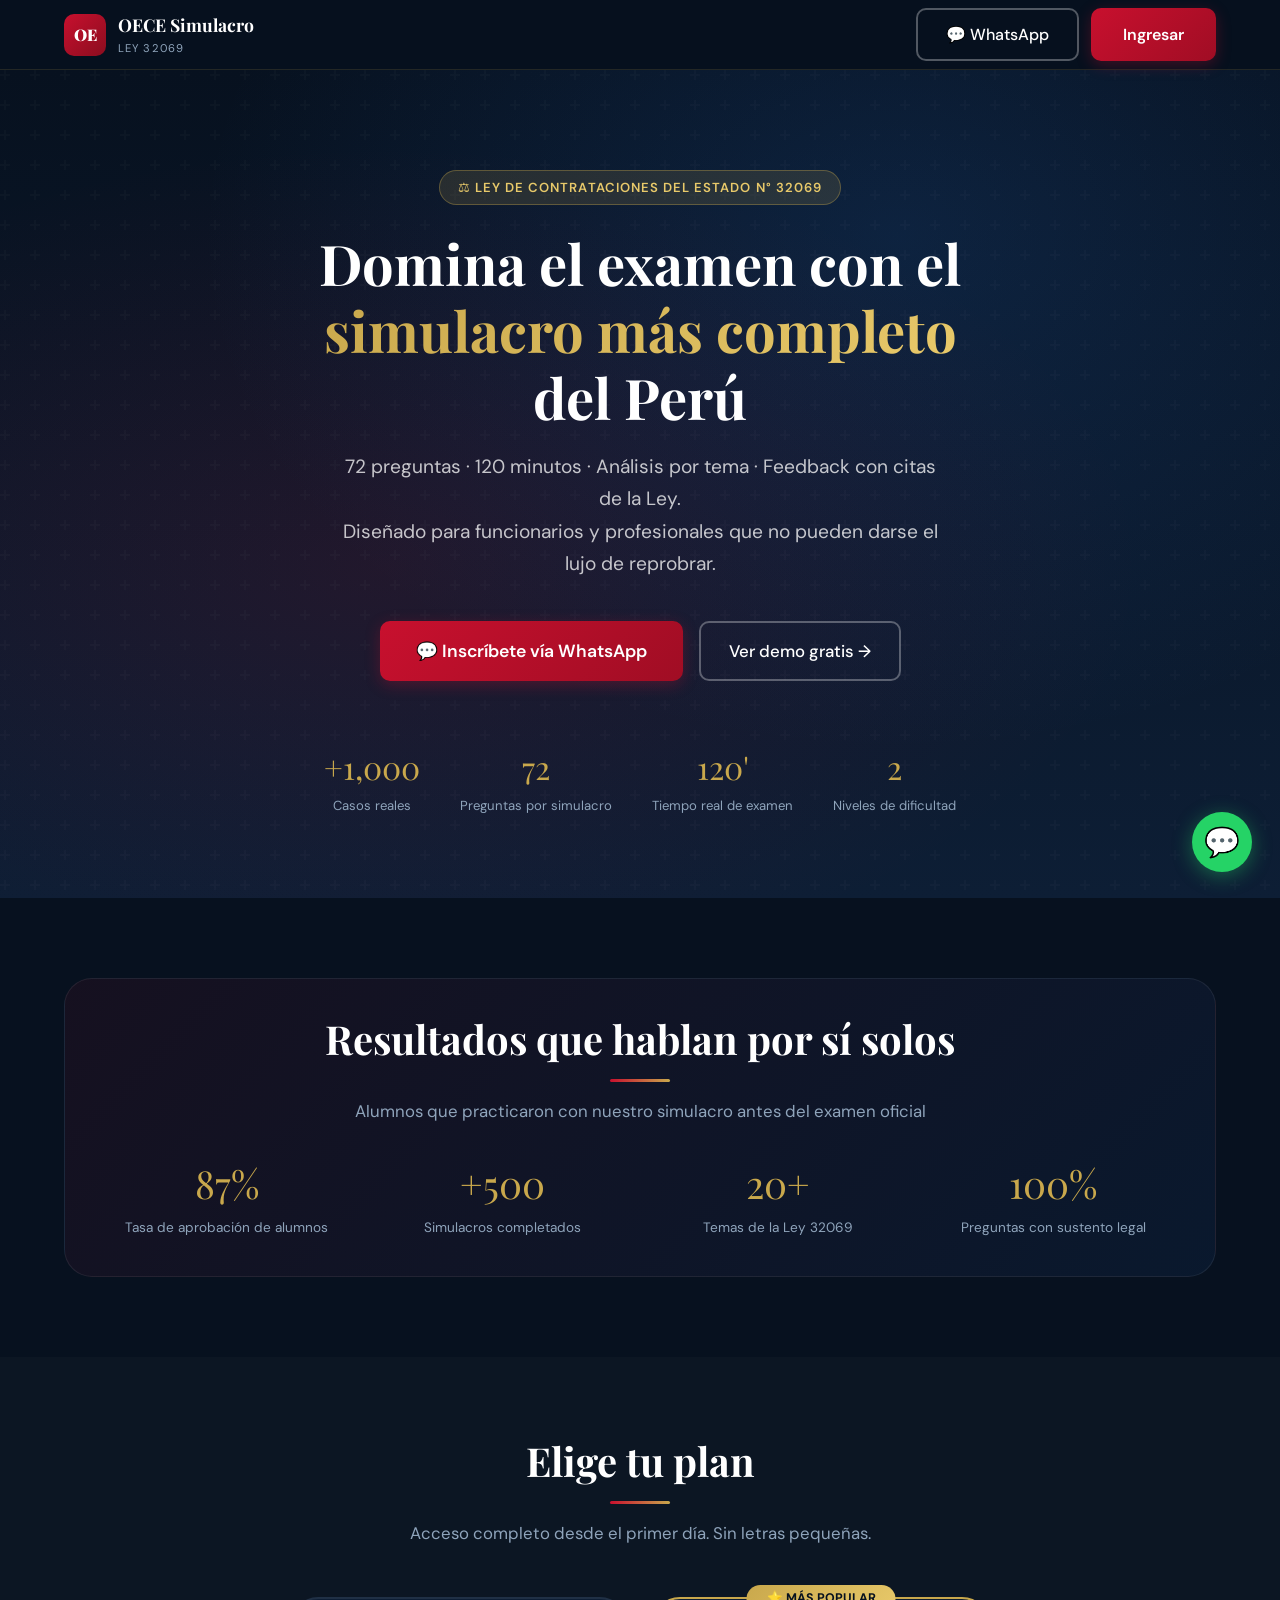
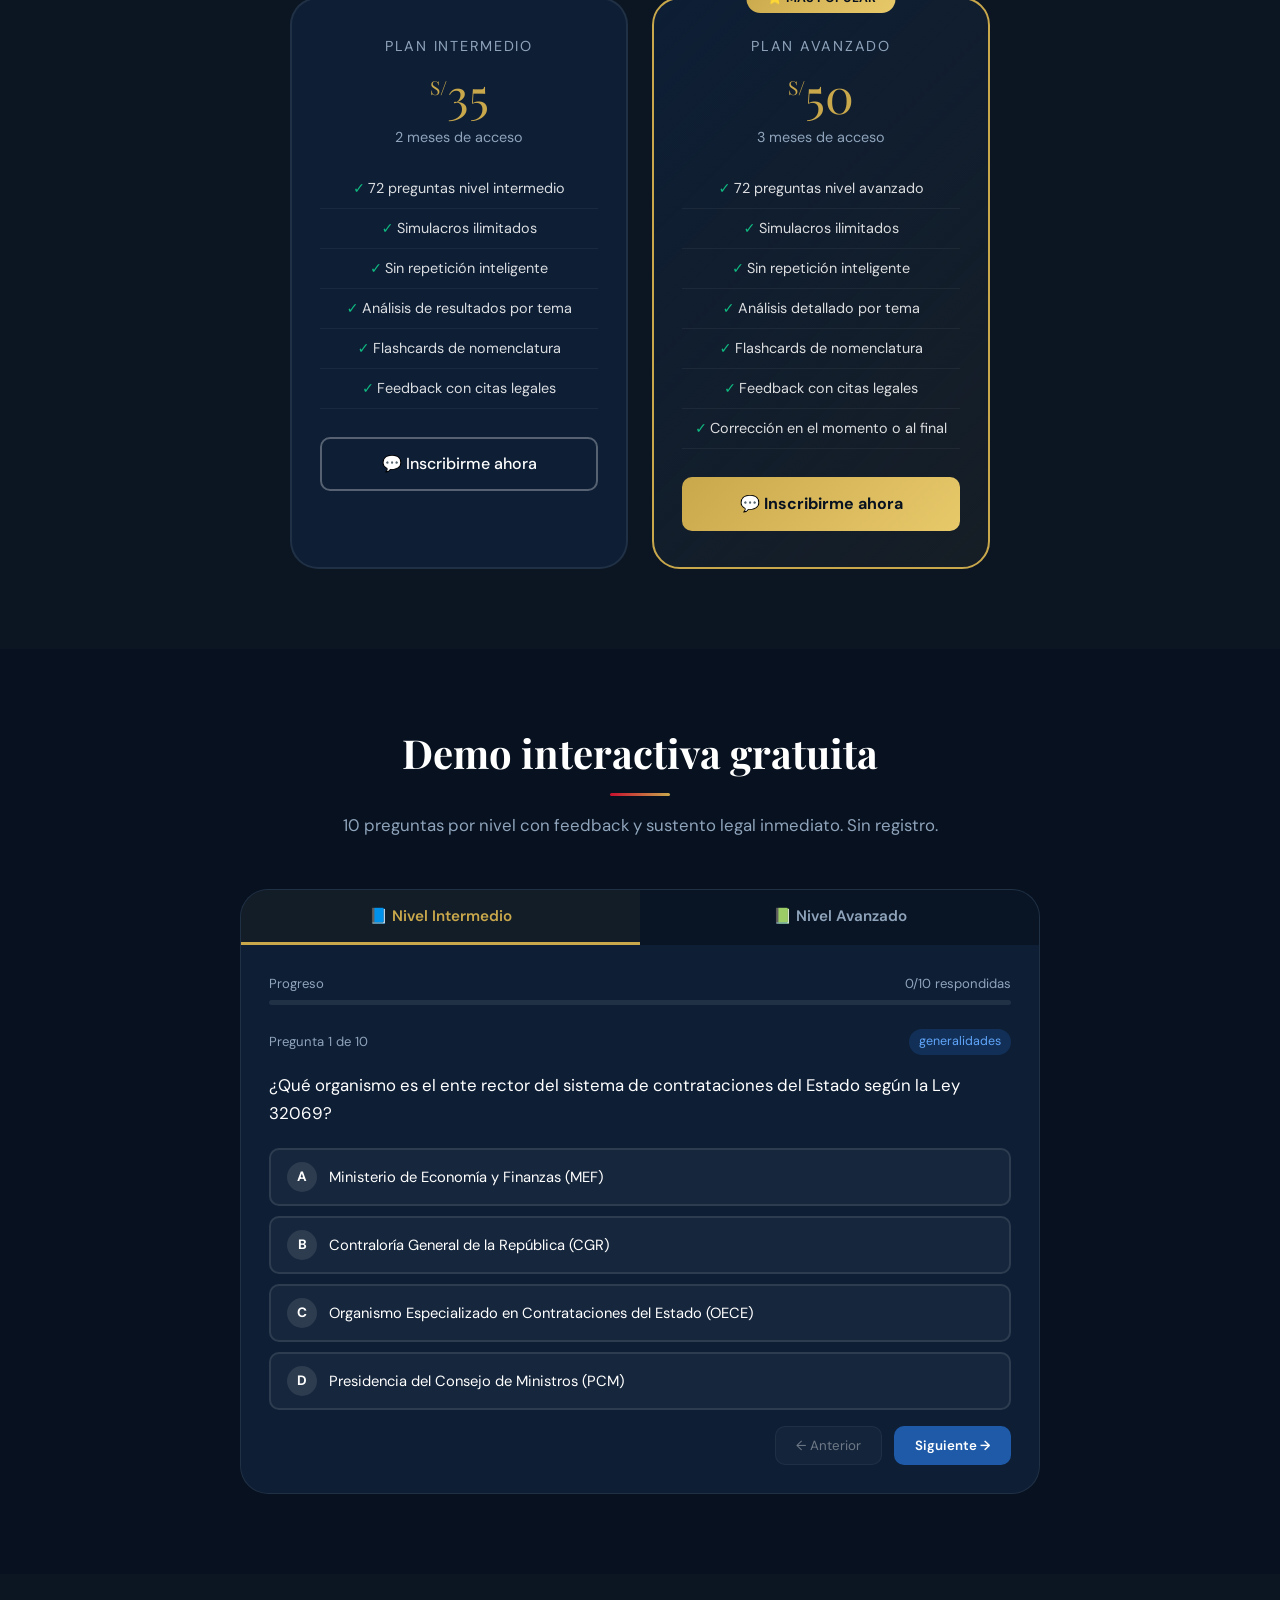
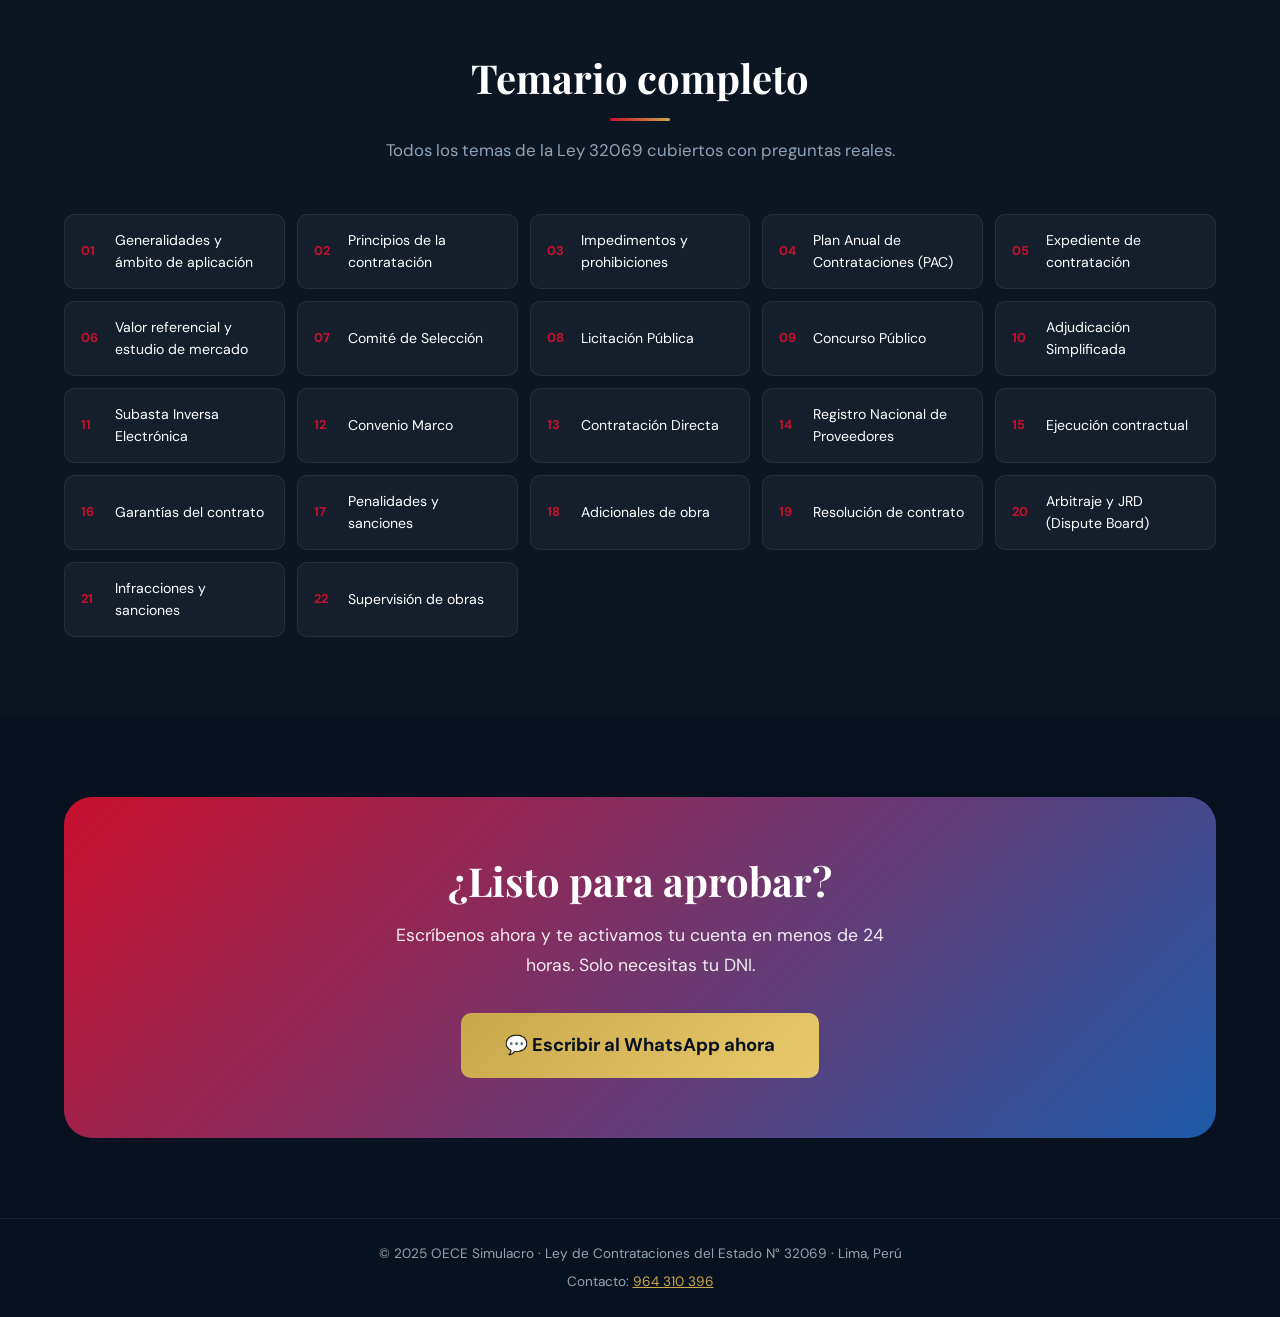
==== index.html @ b3403a3c "Add files via upload" ====
<!DOCTYPE html>
<html lang="es">
<head>
  <meta charset="UTF-8" />
  <meta name="viewport" content="width=device-width, initial-scale=1.0" />
  <title>Simulacro OECE — Ley de Contrataciones 32069</title>
  <meta name="description" content="Prepárate para el examen de la Ley 32069 con simulacros de 72 preguntas. Más de 1000 casos reales. Niveles Intermedio y Avanzado." />
  <link rel="stylesheet" href="css/styles.css" />
  <style>
    .social-proof {
      background: linear-gradient(135deg, rgba(200,16,46,0.08), rgba(43,122,224,0.08));
      border: 1px solid rgba(255,255,255,0.07);
      border-radius: var(--radius-xl);
      padding: 36px;
      text-align: center;
    }
    .proof-grid { display: grid; grid-template-columns: repeat(auto-fit, minmax(160px, 1fr)); gap: 24px; margin-top: 28px; }
    .proof-item { }
    .proof-num { font-family: var(--font-display); font-size: 2.4rem; color: var(--dorado); display: block; }
    .proof-label { font-size: 0.85rem; color: var(--gris-suave); }
    .cta-final {
      background: linear-gradient(135deg, var(--rojo-oece), var(--azul-claro));
      border-radius: var(--radius-xl);
      padding: 60px 40px;
      text-align: center;
    }
    footer {
      background: var(--azul-marino);
      border-top: 1px solid rgba(255,255,255,0.07);
      padding: 24px 5%;
      text-align: center;
      color: var(--gris-suave);
      font-size: 0.85rem;
    }
  </style>
</head>
<body>

<!-- NAVBAR -->
<nav class="navbar">
  <a href="index.html" class="navbar-brand">
    <div class="navbar-logo">OE</div>
    <div>
      <div class="navbar-title">OECE Simulacro</div>
      <div class="navbar-subtitle">Ley 32069</div>
    </div>
  </a>
  <div class="navbar-actions">
    <a href="https://wa.me/51964310396?text=Hola,%20quiero%20info%20sobre%20el%20simulacro%20OECE" target="_blank" class="btn-secondary">💬 WhatsApp</a>
    <a href="login.html" class="btn-primary">Ingresar</a>
  </div>
</nav>

<!-- HERO -->
<section class="hero-section">
  <div style="position:relative; z-index:1; max-width:860px; margin:0 auto;">
    <div class="hero-badge">⚖️ Ley de Contrataciones del Estado N° 32069</div>
    <h1 class="hero-title">
      Domina el examen con el<br>
      <span class="gradient-text">simulacro más completo</span><br>
      del Perú
    </h1>
    <p class="hero-subtitle">
      72 preguntas · 120 minutos · Análisis por tema · Feedback con citas de la Ley.<br>
      Diseñado para funcionarios y profesionales que no pueden darse el lujo de reprobrar.
    </p>
    <div class="hero-cta-group">
      <a href="https://wa.me/51964310396?text=Hola,%20quiero%20inscribirme%20al%20simulacro%20OECE%20Ley%2032069" target="_blank" class="btn-primary" style="font-size:1.1rem; padding:16px 36px;">
        💬 Inscríbete vía WhatsApp
      </a>
      <a href="#demo" class="btn-secondary" style="font-size:1.05rem;">Ver demo gratis →</a>
    </div>
    <div class="hero-stats">
      <div class="hero-stat"><span class="hero-stat-num">+1,000</span><span class="hero-stat-label">Casos reales</span></div>
      <div class="hero-stat"><span class="hero-stat-num">72</span><span class="hero-stat-label">Preguntas por simulacro</span></div>
      <div class="hero-stat"><span class="hero-stat-num">120'</span><span class="hero-stat-label">Tiempo real de examen</span></div>
      <div class="hero-stat"><span class="hero-stat-num">2</span><span class="hero-stat-label">Niveles de dificultad</span></div>
    </div>
  </div>
</section>

<!-- SOCIAL PROOF -->
<section class="section" id="stats">
  <div class="social-proof">
    <h2>Resultados que hablan por sí solos</h2>
    <div class="divider-gold"></div>
    <p class="section-sub" style="margin-bottom:0;">Alumnos que practicaron con nuestro simulacro antes del examen oficial</p>
    <div class="proof-grid">
      <div class="proof-item"><span class="proof-num">87%</span><span class="proof-label">Tasa de aprobación de alumnos</span></div>
      <div class="proof-item"><span class="proof-num">+500</span><span class="proof-label">Simulacros completados</span></div>
      <div class="proof-item"><span class="proof-num">20+</span><span class="proof-label">Temas de la Ley 32069</span></div>
      <div class="proof-item"><span class="proof-num">100%</span><span class="proof-label">Preguntas con sustento legal</span></div>
    </div>
  </div>
</section>

<!-- PLANES -->
<section class="section section-alt" id="planes">
  <h2 class="section-title">Elige tu plan</h2>
  <div class="divider-gold"></div>
  <p class="section-sub">Acceso completo desde el primer día. Sin letras pequeñas.</p>
  <div class="planes-grid">

    <div class="plan-card">
      <div class="plan-nombre">Plan Intermedio</div>
      <div class="plan-precio"><span>S/</span>35</div>
      <div class="plan-duracion">2 meses de acceso</div>
      <ul class="plan-features">
        <li>72 preguntas nivel intermedio</li>
        <li>Simulacros ilimitados</li>
        <li>Sin repetición inteligente</li>
        <li>Análisis de resultados por tema</li>
        <li>Flashcards de nomenclatura</li>
        <li>Feedback con citas legales</li>
      </ul>
      <a href="https://wa.me/51964310396?text=Hola,%20quiero%20el%20Plan%20Intermedio%20S/35%20-%20Ley%2032069" target="_blank" class="btn-secondary" style="width:100%; justify-content:center;">
        💬 Inscribirme ahora
      </a>
    </div>

    <div class="plan-card featured">
      <div class="plan-badge">⭐ MÁS POPULAR</div>
      <div class="plan-nombre">Plan Avanzado</div>
      <div class="plan-precio"><span>S/</span>50</div>
      <div class="plan-duracion">3 meses de acceso</div>
      <ul class="plan-features">
        <li>72 preguntas nivel avanzado</li>
        <li>Simulacros ilimitados</li>
        <li>Sin repetición inteligente</li>
        <li>Análisis detallado por tema</li>
        <li>Flashcards de nomenclatura</li>
        <li>Feedback con citas legales</li>
        <li>Corrección en el momento o al final</li>
      </ul>
      <a href="https://wa.me/51964310396?text=Hola,%20quiero%20el%20Plan%20Avanzado%20S/50%20-%20Ley%2032069" target="_blank" class="btn-gold" style="width:100%; justify-content:center;">
        💬 Inscribirme ahora
      </a>
    </div>

  </div>
</section>

<!-- DEMO INTERACTIVA -->
<section class="section" id="demo">
  <h2 class="section-title">Demo interactiva gratuita</h2>
  <div class="divider-gold"></div>
  <p class="section-sub">10 preguntas por nivel con feedback y sustento legal inmediato. Sin registro.</p>

  <div class="demo-container">
    <div class="demo-tabs">
      <button class="demo-tab-btn active" id="demo-tab-intermedio">📘 Nivel Intermedio</button>
      <button class="demo-tab-btn" id="demo-tab-avanzado">📗 Nivel Avanzado</button>
    </div>
    <div class="demo-body">
      <div class="demo-progress-bar-wrap">
        <div class="demo-progress-info">
          <span>Progreso</span>
          <span id="demo-progress-label">0/10 respondidas</span>
        </div>
        <div class="demo-progress-track">
          <div id="demo-progress-bar"></div>
        </div>
      </div>
      <div id="demo-pregunta-container">
        <p style="text-align:center; color:var(--gris-suave); padding:40px;">Cargando preguntas...</p>
      </div>
    </div>
  </div>
</section>

<!-- TEMARIOS -->
<section class="section section-alt" id="temarios">
  <h2 class="section-title">Temario completo</h2>
  <div class="divider-gold"></div>
  <p class="section-sub">Todos los temas de la Ley 32069 cubiertos con preguntas reales.</p>
  <div class="temarios-grid">
    <div class="temario-item"><span class="temario-num">01</span> Generalidades y ámbito de aplicación</div>
    <div class="temario-item"><span class="temario-num">02</span> Principios de la contratación</div>
    <div class="temario-item"><span class="temario-num">03</span> Impedimentos y prohibiciones</div>
    <div class="temario-item"><span class="temario-num">04</span> Plan Anual de Contrataciones (PAC)</div>
    <div class="temario-item"><span class="temario-num">05</span> Expediente de contratación</div>
    <div class="temario-item"><span class="temario-num">06</span> Valor referencial y estudio de mercado</div>
    <div class="temario-item"><span class="temario-num">07</span> Comité de Selección</div>
    <div class="temario-item"><span class="temario-num">08</span> Licitación Pública</div>
    <div class="temario-item"><span class="temario-num">09</span> Concurso Público</div>
    <div class="temario-item"><span class="temario-num">10</span> Adjudicación Simplificada</div>
    <div class="temario-item"><span class="temario-num">11</span> Subasta Inversa Electrónica</div>
    <div class="temario-item"><span class="temario-num">12</span> Convenio Marco</div>
    <div class="temario-item"><span class="temario-num">13</span> Contratación Directa</div>
    <div class="temario-item"><span class="temario-num">14</span> Registro Nacional de Proveedores</div>
    <div class="temario-item"><span class="temario-num">15</span> Ejecución contractual</div>
    <div class="temario-item"><span class="temario-num">16</span> Garantías del contrato</div>
    <div class="temario-item"><span class="temario-num">17</span> Penalidades y sanciones</div>
    <div class="temario-item"><span class="temario-num">18</span> Adicionales de obra</div>
    <div class="temario-item"><span class="temario-num">19</span> Resolución de contrato</div>
    <div class="temario-item"><span class="temario-num">20</span> Arbitraje y JRD (Dispute Board)</div>
    <div class="temario-item"><span class="temario-num">21</span> Infracciones y sanciones</div>
    <div class="temario-item"><span class="temario-num">22</span> Supervisión de obras</div>
  </div>
</section>

<!-- CTA FINAL -->
<section class="section">
  <div class="cta-final">
    <h2 style="margin-bottom:16px;">¿Listo para aprobar?</h2>
    <p style="font-size:1.1rem; opacity:0.9; max-width:500px; margin:0 auto 32px; line-height:1.7;">
      Escríbenos ahora y te activamos tu cuenta en menos de 24 horas. Solo necesitas tu DNI.
    </p>
    <a href="https://wa.me/51964310396?text=Hola,%20quiero%20inscribirme%20al%20simulacro%20OECE%20Ley%2032069"
       target="_blank" class="btn-gold" style="font-size:1.15rem; padding:18px 44px;">
      💬 Escribir al WhatsApp ahora
    </a>
  </div>
</section>

<footer>
  <p>© 2025 OECE Simulacro · Ley de Contrataciones del Estado N° 32069 · Lima, Perú</p>
  <p style="margin-top:6px;">Contacto: <a href="https://wa.me/51964310396" style="color:var(--dorado);">964 310 396</a></p>
</footer>

<!-- WhatsApp flotante -->
<a href="https://wa.me/51964310396?text=Hola,%20quiero%20info%20sobre%20el%20simulacro%20OECE" target="_blank" class="whatsapp-float" title="Contactar por WhatsApp">💬</a>

<script type="module" src="js/demo.js"></script>
</body>
</html>
---- css/styles.css ----
/* ================================================================
   OECE SIMULACRO — Sistema de Diseño Global
   Paleta institucional: Azul Marino, Rojo Acento, Dorado, Gris
   ================================================================ */

@import url('https://fonts.googleapis.com/css2?family=Playfair+Display:wght@700;900&family=DM+Sans:wght@300;400;500;600&display=swap');

:root {
  --azul-marino:    #07111F;
  --azul-profundo:  #0D1E35;
  --azul-medio:     #152B4A;
  --azul-claro:     #1E5AA8;
  --azul-bright:    #2B7AE0;
  --rojo-oece:      #C8102E;
  --rojo-hover:     #A00D24;
  --dorado:         #C9A84C;
  --dorado-claro:   #E8C96A;
  --gris-dark:      #1A2535;
  --gris-medio:     #3D5068;
  --gris-suave:     #8FA4BB;
  --gris-claro:     #EDF2F7;
  --blanco:         #FFFFFF;
  --verde:          #10B981;
  --rojo-error:     #EF4444;
  --amarillo:       #F59E0B;

  --font-display:   'Playfair Display', Georgia, serif;
  --font-body:      'DM Sans', system-ui, sans-serif;

  --radius-sm:      6px;
  --radius:         10px;
  --radius-lg:      18px;
  --radius-xl:      28px;
  --shadow-sm:      0 2px 8px rgba(0,0,0,0.15);
  --shadow-md:      0 4px 20px rgba(0,0,0,0.25);
  --shadow-lg:      0 8px 40px rgba(0,0,0,0.35);
  --shadow-glow:    0 0 30px rgba(200,16,46,0.25);
  --transition:     all 0.25s cubic-bezier(0.4,0,0.2,1);
}

*, *::before, *::after { box-sizing: border-box; margin: 0; padding: 0; }
html { scroll-behavior: smooth; }

body {
  font-family: var(--font-body);
  background: var(--azul-marino);
  color: var(--blanco);
  line-height: 1.6;
  min-height: 100vh;
}

/* ── TIPOGRAFÍA ──────────────────────────────────────────────── */
h1, h2, h3 { font-family: var(--font-display); line-height: 1.2; }
h1 { font-size: clamp(2rem, 5vw, 3.5rem); }
h2 { font-size: clamp(1.5rem, 3.5vw, 2.5rem); }
h3 { font-size: clamp(1.1rem, 2.5vw, 1.5rem); }

.gradient-text {
  background: linear-gradient(135deg, var(--dorado), var(--dorado-claro));
  -webkit-background-clip: text;
  -webkit-text-fill-color: transparent;
  background-clip: text;
}

/* ── BOTONES GLOBALES ────────────────────────────────────────── */
.btn-primary {
  background: linear-gradient(135deg, var(--rojo-oece), var(--rojo-hover));
  color: var(--blanco);
  border: none;
  padding: 14px 32px;
  border-radius: var(--radius);
  font-family: var(--font-body);
  font-size: 1rem;
  font-weight: 600;
  cursor: pointer;
  transition: var(--transition);
  display: inline-flex;
  align-items: center;
  gap: 8px;
  text-decoration: none;
  box-shadow: 0 4px 15px rgba(200,16,46,0.3);
}
.btn-primary:hover {
  transform: translateY(-2px);
  box-shadow: 0 8px 25px rgba(200,16,46,0.45);
}

.btn-secondary {
  background: transparent;
  color: var(--blanco);
  border: 2px solid rgba(255,255,255,0.3);
  padding: 12px 28px;
  border-radius: var(--radius);
  font-family: var(--font-body);
  font-size: 1rem;
  font-weight: 500;
  cursor: pointer;
  transition: var(--transition);
  text-decoration: none;
  display: inline-flex;
  align-items: center;
  gap: 8px;
}
.btn-secondary:hover {
  border-color: var(--dorado);
  color: var(--dorado);
}

.btn-gold {
  background: linear-gradient(135deg, var(--dorado), var(--dorado-claro));
  color: var(--azul-marino);
  border: none;
  padding: 14px 32px;
  border-radius: var(--radius);
  font-family: var(--font-body);
  font-size: 1rem;
  font-weight: 700;
  cursor: pointer;
  transition: var(--transition);
  display: inline-flex;
  align-items: center;
  gap: 8px;
  text-decoration: none;
}
.btn-gold:hover { transform: translateY(-2px); box-shadow: 0 8px 25px rgba(201,168,76,0.4); }

/* ── CARDS ───────────────────────────────────────────────────── */
.card {
  background: var(--azul-profundo);
  border: 1px solid rgba(255,255,255,0.08);
  border-radius: var(--radius-lg);
  padding: 24px;
  transition: var(--transition);
}
.card:hover { border-color: rgba(201,168,76,0.3); transform: translateY(-3px); }

/* ── BADGES ──────────────────────────────────────────────────── */
.badge {
  display: inline-block;
  padding: 3px 10px;
  border-radius: 20px;
  font-size: 0.78rem;
  font-weight: 600;
  letter-spacing: 0.03em;
}
.badge-green  { background: rgba(16,185,129,0.15); color: #34D399; }
.badge-red    { background: rgba(239,68,68,0.15);  color: #FC8181; }
.badge-nivel-intermedio { background: rgba(43,122,224,0.2); color: #60A5FA; }
.badge-nivel-avanzado   { background: rgba(201,168,76,0.2); color: var(--dorado-claro); }

/* ── NAVBAR ──────────────────────────────────────────────────── */
.navbar {
  background: rgba(7,17,31,0.95);
  backdrop-filter: blur(12px);
  border-bottom: 1px solid rgba(201,168,76,0.15);
  padding: 0 5%;
  height: 70px;
  display: flex;
  align-items: center;
  justify-content: space-between;
  position: sticky;
  top: 0;
  z-index: 1000;
}
.navbar-brand {
  display: flex;
  align-items: center;
  gap: 12px;
  text-decoration: none;
}
.navbar-logo {
  width: 42px;
  height: 42px;
  background: linear-gradient(135deg, var(--rojo-oece), #8B0D1F);
  border-radius: 10px;
  display: flex;
  align-items: center;
  justify-content: center;
  font-family: var(--font-display);
  font-weight: 900;
  font-size: 1rem;
  color: var(--blanco);
  letter-spacing: -0.5px;
  flex-shrink: 0;
}
.navbar-title { font-family: var(--font-display); font-size: 1.1rem; color: var(--blanco); font-weight: 700; }
.navbar-subtitle { font-size: 0.7rem; color: var(--gris-suave); letter-spacing: 0.1em; text-transform: uppercase; }
.navbar-actions { display: flex; align-items: center; gap: 12px; }

/* ── TABS ─────────────────────────────────────────────────────── */
.tabs-header {
  display: flex;
  gap: 4px;
  background: rgba(255,255,255,0.05);
  border-radius: var(--radius);
  padding: 4px;
  margin-bottom: 24px;
}
.tab-btn {
  flex: 1;
  padding: 10px 16px;
  background: transparent;
  border: none;
  border-radius: var(--radius-sm);
  color: var(--gris-suave);
  font-family: var(--font-body);
  font-size: 0.9rem;
  font-weight: 500;
  cursor: pointer;
  transition: var(--transition);
}
.tab-btn.active {
  background: var(--azul-claro);
  color: var(--blanco);
  font-weight: 600;
}
.tab-panel { display: none; }
.tab-panel.active { display: block; }

/* ── FORM ELEMENTS ────────────────────────────────────────────── */
.form-group { margin-bottom: 16px; }
.form-label { display: block; font-size: 0.85rem; color: var(--gris-suave); margin-bottom: 6px; font-weight: 500; }
.form-input, .form-select {
  width: 100%;
  background: rgba(255,255,255,0.07);
  border: 1px solid rgba(255,255,255,0.12);
  border-radius: var(--radius);
  padding: 12px 16px;
  color: var(--blanco);
  font-family: var(--font-body);
  font-size: 0.95rem;
  transition: var(--transition);
}
.form-input:focus, .form-select:focus {
  outline: none;
  border-color: var(--azul-bright);
  background: rgba(43,122,224,0.1);
}
.form-input::placeholder { color: var(--gris-suave); opacity: 0.6; }
.form-select option { background: var(--azul-profundo); }

/* ── TABLA ────────────────────────────────────────────────────── */
.table-container { overflow-x: auto; border-radius: var(--radius-lg); }
table { width: 100%; border-collapse: collapse; }
thead th {
  background: rgba(255,255,255,0.05);
  padding: 12px 16px;
  text-align: left;
  font-size: 0.8rem;
  font-weight: 600;
  text-transform: uppercase;
  letter-spacing: 0.08em;
  color: var(--gris-suave);
  white-space: nowrap;
}
tbody td {
  padding: 12px 16px;
  font-size: 0.9rem;
  border-bottom: 1px solid rgba(255,255,255,0.05);
  color: rgba(255,255,255,0.85);
}
tbody tr:hover td { background: rgba(255,255,255,0.03); }
.empty-row { text-align: center; color: var(--gris-suave); font-style: italic; }
.actions-cell { display: flex; gap: 6px; align-items: center; }
.btn-icon {
  background: rgba(255,255,255,0.07);
  border: none;
  border-radius: var(--radius-sm);
  padding: 6px 10px;
  cursor: pointer;
  font-size: 0.9rem;
  transition: var(--transition);
}
.btn-icon:hover { background: rgba(255,255,255,0.15); transform: scale(1.1); }
.pregunta-cell { max-width: 250px; }

/* ── MODAL ────────────────────────────────────────────────────── */
.modal-overlay {
  display: none;
  position: fixed; inset: 0;
  background: rgba(0,0,0,0.7);
  backdrop-filter: blur(4px);
  z-index: 2000;
}
.modal-overlay.active { display: block; }
.modal {
  display: none;
  position: fixed;
  top: 50%; left: 50%;
  transform: translate(-50%, -50%);
  background: var(--azul-profundo);
  border: 1px solid rgba(255,255,255,0.1);
  border-radius: var(--radius-xl);
  padding: 32px;
  width: 90%; max-width: 520px;
  z-index: 2100;
  box-shadow: var(--shadow-lg);
}
.modal.active { display: block; }
.modal-header { display: flex; justify-content: space-between; align-items: center; margin-bottom: 24px; }
.modal-title { font-family: var(--font-display); font-size: 1.3rem; }
.modal-footer { display: flex; gap: 12px; justify-content: flex-end; margin-top: 24px; }

/* ── TOAST ────────────────────────────────────────────────────── */
.toast {
  position: fixed;
  bottom: 24px; right: 24px;
  background: var(--azul-medio);
  border: 1px solid rgba(255,255,255,0.15);
  color: var(--blanco);
  padding: 14px 20px;
  border-radius: var(--radius);
  font-size: 0.9rem;
  font-weight: 500;
  z-index: 9999;
  transform: translateY(100px);
  opacity: 0;
  transition: all 0.3s ease;
  max-width: 320px;
  box-shadow: var(--shadow-md);
}
.toast.show { transform: translateY(0); opacity: 1; }
.toast-success { border-left: 4px solid var(--verde); }
.toast-error   { border-left: 4px solid var(--rojo-error); }

/* ── FLASHCARDS ───────────────────────────────────────────────── */
.flashcard-container {
  perspective: 1000px;
  margin: 20px auto;
  max-width: 600px;
}
.flashcard {
  width: 100%; min-height: 200px;
  position: relative;
  cursor: pointer;
  transform-style: preserve-3d;
  transition: transform 0.6s cubic-bezier(0.4,0,0.2,1);
}
.flashcard.flipped { transform: rotateY(180deg); }
.flashcard-face {
  position: absolute; inset: 0;
  background: var(--azul-medio);
  border: 1px solid rgba(201,168,76,0.2);
  border-radius: var(--radius-xl);
  display: flex;
  flex-direction: column;
  align-items: center;
  justify-content: center;
  padding: 32px;
  backface-visibility: hidden;
}
.flashcard-back { transform: rotateY(180deg); background: var(--gris-dark); }
.card-term { font-family: var(--font-display); font-size: 1.8rem; color: var(--dorado); text-align: center; }
.card-hint { font-size: 0.8rem; color: var(--gris-suave); margin-top: 12px; }
.card-def { font-size: 1rem; color: var(--blanco); text-align: center; line-height: 1.7; }
.card-label { font-size: 0.75rem; text-transform: uppercase; letter-spacing: 0.1em; color: var(--gris-suave); margin-bottom: 12px; }
.flashcard-nav { display: flex; gap: 12px; align-items: center; justify-content: center; margin-top: 20px; }
.flashcard-nav button {
  background: rgba(255,255,255,0.08); border: none; border-radius: var(--radius);
  padding: 10px 20px; color: var(--blanco); font-family: var(--font-body);
  cursor: pointer; transition: var(--transition);
}
.flashcard-nav button:hover { background: var(--azul-claro); }
.card-counter { color: var(--gris-suave); font-size: 0.9rem; }

/* ── SIMULACRO PANEL ──────────────────────────────────────────── */
.examen-layout { display: grid; grid-template-columns: 1fr 280px; gap: 24px; }
@media(max-width: 900px) { .examen-layout { grid-template-columns: 1fr; } }

.timer {
  font-family: var(--font-display);
  font-size: 2rem;
  color: var(--dorado);
  text-align: center;
  padding: 12px;
  background: rgba(201,168,76,0.1);
  border-radius: var(--radius);
  border: 1px solid rgba(201,168,76,0.2);
}
.timer-warning { color: var(--rojo-error); background: rgba(239,68,68,0.1); border-color: rgba(239,68,68,0.3); }

.opcion-btn {
  width: 100%;
  display: flex;
  align-items: center;
  gap: 14px;
  background: rgba(255,255,255,0.04);
  border: 2px solid rgba(255,255,255,0.1);
  border-radius: var(--radius);
  padding: 14px 18px;
  color: var(--blanco);
  font-family: var(--font-body);
  font-size: 0.95rem;
  cursor: pointer;
  transition: var(--transition);
  text-align: left;
  margin-bottom: 10px;
}
.opcion-btn:hover:not(:disabled) { border-color: var(--azul-bright); background: rgba(43,122,224,0.1); }
.opcion-btn:disabled { cursor: default; }
.opcion-btn.selected { border-color: var(--azul-bright); background: rgba(43,122,224,0.2); }
.opcion-btn.correcta { border-color: var(--verde); background: rgba(16,185,129,0.15); }
.opcion-btn.incorrecta { border-color: var(--rojo-error); background: rgba(239,68,68,0.12); }
.opcion-letra {
  width: 32px; height: 32px;
  background: rgba(255,255,255,0.1);
  border-radius: 50%;
  display: flex; align-items: center; justify-content: center;
  font-weight: 700; font-size: 0.9rem;
  flex-shrink: 0;
}

.mapa-preguntas { display: grid; grid-template-columns: repeat(6, 1fr); gap: 6px; }
.mapa-item {
  aspect-ratio: 1;
  background: rgba(255,255,255,0.07);
  border: 1px solid rgba(255,255,255,0.1);
  border-radius: var(--radius-sm);
  font-size: 0.7rem; color: var(--gris-suave);
  cursor: pointer; transition: var(--transition);
  display: flex; align-items: center; justify-content: center;
}
.mapa-actual { background: var(--azul-bright); color: var(--blanco); border-color: var(--azul-bright); }
.mapa-respondida { background: rgba(16,185,129,0.2); color: var(--verde); border-color: rgba(16,185,129,0.3); }

.feedback-box { border-radius: var(--radius); padding: 16px; margin-top: 16px; }
.feedback-correcto { background: rgba(16,185,129,0.1); border-left: 4px solid var(--verde); }
.feedback-incorrecto { background: rgba(239,68,68,0.1); border-left: 4px solid var(--rojo-error); }
.feedback-header { font-weight: 700; margin-bottom: 8px; }
.feedback-sustento { font-size: 0.9rem; color: rgba(255,255,255,0.8); line-height: 1.6; }

.progreso-bar-container {
  background: rgba(255,255,255,0.08); border-radius: 20px; height: 6px; overflow: hidden;
}
.progreso-bar { height: 100%; background: linear-gradient(90deg, var(--azul-bright), var(--dorado)); transition: width 0.4s; }

/* ── RESULTADOS ───────────────────────────────────────────────── */
.resultado-header { text-align: center; padding: 40px 20px 20px; }
.resultado-icon { font-size: 4rem; margin-bottom: 16px; }
.resultado-aprobado { color: var(--verde); }
.resultado-desaprobado { color: var(--rojo-error); }
.resultado-stats { display: grid; grid-template-columns: repeat(3, 1fr); gap: 16px; margin: 24px 0; }
.stat-box { background: rgba(255,255,255,0.05); border-radius: var(--radius); padding: 16px; text-align: center; }
.stat-box-num { font-family: var(--font-display); font-size: 2rem; color: var(--dorado); }
.stat-box-label { font-size: 0.8rem; color: var(--gris-suave); }
.tema-stat { display: grid; grid-template-columns: 140px 1fr 50px; gap: 12px; align-items: center; margin-bottom: 10px; }
.tema-nombre { font-size: 0.85rem; color: var(--gris-suave); text-transform: capitalize; }
.tema-bar-container { background: rgba(255,255,255,0.08); border-radius: 10px; height: 8px; overflow: hidden; }
.tema-bar { height: 100%; border-radius: 10px; transition: width 1s; }
.tema-pct { font-size: 0.85rem; font-weight: 600; text-align: right; }
.revision-item { background: rgba(255,255,255,0.03); border-radius: var(--radius); padding: 16px; margin-bottom: 12px; }
.revision-correcta { border-left: 3px solid var(--verde); }
.revision-incorrecta { border-left: 3px solid var(--rojo-error); }
.revision-num { font-size: 0.8rem; color: var(--gris-suave); margin-bottom: 6px; }
.revision-pregunta { font-size: 0.95rem; margin-bottom: 8px; }
.revision-respuesta { font-size: 0.85rem; color: var(--gris-suave); }
.revision-correcta-label { font-size: 0.85rem; color: var(--verde); margin-top: 6px; }

/* ── DROPZONE ─────────────────────────────────────────────────── */
.dropzone {
  border: 2px dashed rgba(201,168,76,0.4);
  border-radius: var(--radius-xl);
  padding: 60px 40px;
  text-align: center;
  cursor: pointer;
  transition: var(--transition);
  background: rgba(201,168,76,0.03);
}
.dropzone:hover, .dropzone.dragover {
  border-color: var(--dorado);
  background: rgba(201,168,76,0.08);
}
.dropzone-icon { font-size: 3rem; margin-bottom: 16px; }
.dropzone-text { color: var(--gris-suave); }
.dropzone-text strong { color: var(--dorado); }

.progress-bar-container {
  background: rgba(255,255,255,0.08); border-radius: 20px; height: 10px; overflow: hidden; margin: 16px 0;
}
#progress-bar { height: 100%; background: linear-gradient(90deg, var(--rojo-oece), var(--dorado)); transition: width 0.3s; width: 0%; }

.preview-stats { display: grid; grid-template-columns: repeat(4, 1fr); gap: 12px; margin-bottom: 20px; }
.preview-stat { background: rgba(255,255,255,0.05); border-radius: var(--radius); padding: 14px; text-align: center; }
.ps-num { display: block; font-family: var(--font-display); font-size: 1.8rem; color: var(--dorado); }
.ps-label { font-size: 0.78rem; color: var(--gris-suave); }

/* ── STATS DASHBOARD ──────────────────────────────────────────── */
.stats-grid { display: grid; grid-template-columns: repeat(4, 1fr); gap: 16px; margin-bottom: 32px; }
@media(max-width: 768px) { .stats-grid { grid-template-columns: repeat(2, 1fr); } }
.stat-card {
  background: var(--azul-profundo);
  border: 1px solid rgba(255,255,255,0.07);
  border-radius: var(--radius-lg);
  padding: 20px;
  position: relative;
  overflow: hidden;
}
.stat-card::before {
  content: '';
  position: absolute;
  top: 0; left: 0;
  width: 4px; height: 100%;
  background: linear-gradient(180deg, var(--rojo-oece), transparent);
}
.stat-num { font-family: var(--font-display); font-size: 2.2rem; color: var(--dorado); margin-bottom: 4px; }
.stat-label { font-size: 0.85rem; color: var(--gris-suave); }

/* ── LANDING PAGE SPECIFIC ────────────────────────────────────── */
.hero-section {
  min-height: 92vh;
  display: flex;
  align-items: center;
  justify-content: center;
  background: radial-gradient(ellipse at 30% 60%, rgba(200,16,46,0.12) 0%, transparent 60%),
              radial-gradient(ellipse at 70% 20%, rgba(43,122,224,0.15) 0%, transparent 55%),
              linear-gradient(180deg, var(--azul-marino) 0%, var(--azul-profundo) 100%);
  padding: 80px 5% 60px;
  text-align: center;
  position: relative;
  overflow: hidden;
}
.hero-section::before {
  content: '';
  position: absolute; inset: 0;
  background: url("data:image/svg+xml,%3Csvg width='60' height='60' viewBox='0 0 60 60' xmlns='http://www.w3.org/2000/svg'%3E%3Cg fill='none' fill-rule='evenodd'%3E%3Cg fill='%23ffffff' fill-opacity='0.02'%3E%3Cpath d='M36 34v-4h-2v4h-4v2h4v4h2v-4h4v-2h-4zm0-30V0h-2v4h-4v2h4v4h2V6h4V4h-4zM6 34v-4H4v4H0v2h4v4h2v-4h4v-2H6zM6 4V0H4v4H0v2h4v4h2V6h4V4H6z'/%3E%3C/g%3E%3C/g%3E%3C/svg%3E");
  pointer-events: none;
}
.hero-badge {
  display: inline-block;
  background: rgba(201,168,76,0.15);
  border: 1px solid rgba(201,168,76,0.35);
  color: var(--dorado-claro);
  padding: 6px 18px;
  border-radius: 30px;
  font-size: 0.82rem;
  font-weight: 600;
  letter-spacing: 0.08em;
  text-transform: uppercase;
  margin-bottom: 24px;
}
.hero-title { margin-bottom: 20px; max-width: 780px; }
.hero-subtitle { font-size: clamp(1rem, 2vw, 1.2rem); color: rgba(255,255,255,0.75); max-width: 600px; margin: 0 auto 40px; line-height: 1.7; }
.hero-cta-group { display: flex; gap: 16px; justify-content: center; flex-wrap: wrap; margin-bottom: 60px; }
.hero-stats { display: flex; gap: 40px; justify-content: center; flex-wrap: wrap; margin-top: 20px; }
.hero-stat { text-align: center; }
.hero-stat-num { font-family: var(--font-display); font-size: 2rem; color: var(--dorado); display: block; }
.hero-stat-label { font-size: 0.82rem; color: var(--gris-suave); }

.section { padding: 80px 5%; }
.section-alt { background: rgba(255,255,255,0.02); }
.section-title { text-align: center; margin-bottom: 12px; }
.section-sub { text-align: center; color: var(--gris-suave); margin-bottom: 50px; font-size: 1.05rem; }
.divider-gold {
  width: 60px; height: 3px;
  background: linear-gradient(90deg, var(--rojo-oece), var(--dorado));
  border-radius: 2px; margin: 16px auto;
}

.planes-grid { display: grid; grid-template-columns: repeat(auto-fit, minmax(280px, 1fr)); gap: 24px; max-width: 700px; margin: 0 auto; }
.plan-card {
  background: var(--azul-profundo);
  border: 2px solid rgba(255,255,255,0.08);
  border-radius: var(--radius-xl);
  padding: 36px 28px;
  text-align: center;
  position: relative;
  transition: var(--transition);
}
.plan-card.featured {
  border-color: var(--dorado);
  background: linear-gradient(135deg, var(--azul-profundo), rgba(201,168,76,0.05));
}
.plan-card:hover { transform: translateY(-6px); box-shadow: var(--shadow-lg); }
.plan-badge {
  position: absolute; top: -14px; left: 50%; transform: translateX(-50%);
  background: linear-gradient(135deg, var(--dorado), var(--dorado-claro));
  color: var(--azul-marino); padding: 4px 20px; border-radius: 20px;
  font-size: 0.78rem; font-weight: 700; white-space: nowrap;
}
.plan-nombre { font-size: 0.9rem; text-transform: uppercase; letter-spacing: 0.12em; color: var(--gris-suave); margin-bottom: 12px; }
.plan-precio { font-family: var(--font-display); font-size: 3rem; color: var(--dorado); line-height: 1; }
.plan-precio span { font-size: 1.2rem; vertical-align: top; margin-top: 8px; display: inline-block; }
.plan-duracion { color: var(--gris-suave); font-size: 0.9rem; margin: 8px 0 20px; }
.plan-features { list-style: none; margin-bottom: 28px; }
.plan-features li { padding: 8px 0; font-size: 0.9rem; border-bottom: 1px solid rgba(255,255,255,0.05); color: rgba(255,255,255,0.85); }
.plan-features li::before { content: '✓ '; color: var(--verde); font-weight: 700; }

.temarios-grid { display: grid; grid-template-columns: repeat(auto-fill, minmax(200px, 1fr)); gap: 12px; }
.temario-item {
  background: rgba(255,255,255,0.04);
  border: 1px solid rgba(255,255,255,0.07);
  border-radius: var(--radius);
  padding: 14px 16px;
  font-size: 0.88rem;
  transition: var(--transition);
  display: flex; align-items: center; gap: 10px;
}
.temario-item:hover { border-color: rgba(201,168,76,0.3); color: var(--dorado-claro); }
.temario-num { color: var(--rojo-oece); font-weight: 700; font-size: 0.8rem; min-width: 24px; }

.whatsapp-float {
  position: fixed;
  bottom: 28px; right: 28px;
  background: #25D366;
  color: white;
  width: 60px; height: 60px;
  border-radius: 50%;
  display: flex; align-items: center; justify-content: center;
  font-size: 1.8rem;
  text-decoration: none;
  box-shadow: 0 4px 20px rgba(37,211,102,0.4);
  z-index: 999;
  animation: pulse-wa 2s infinite;
}
@keyframes pulse-wa {
  0%, 100% { box-shadow: 0 4px 20px rgba(37,211,102,0.4); }
  50% { box-shadow: 0 4px 35px rgba(37,211,102,0.7); }
}

/* ── DEMO SECTION ─────────────────────────────────────────────── */
.demo-container {
  max-width: 800px; margin: 0 auto;
  background: var(--azul-profundo);
  border: 1px solid rgba(255,255,255,0.08);
  border-radius: var(--radius-xl);
  overflow: hidden;
}
.demo-tabs { display: flex; background: rgba(0,0,0,0.3); }
.demo-tab-btn {
  flex: 1; padding: 16px; border: none; background: transparent;
  color: var(--gris-suave); font-family: var(--font-body); font-size: 0.95rem;
  font-weight: 600; cursor: pointer; transition: var(--transition);
  border-bottom: 3px solid transparent;
}
.demo-tab-btn.active { color: var(--dorado); border-bottom-color: var(--dorado); background: rgba(201,168,76,0.05); }
.demo-body { padding: 28px; }
.demo-progress-bar-wrap { margin-bottom: 24px; }
.demo-progress-info { display: flex; justify-content: space-between; font-size: 0.82rem; color: var(--gris-suave); margin-bottom: 6px; }
.demo-progress-track { background: rgba(255,255,255,0.08); border-radius: 10px; height: 5px; overflow: hidden; }
#demo-progress-bar { height: 100%; background: linear-gradient(90deg, var(--azul-bright), var(--dorado)); transition: width 0.4s; width: 0%; }
.demo-header { display: flex; justify-content: space-between; align-items: center; margin-bottom: 16px; }
.demo-num { font-size: 0.82rem; color: var(--gris-suave); }
.demo-tema { background: rgba(43,122,224,0.2); color: #60A5FA; padding: 3px 10px; border-radius: 20px; font-size: 0.78rem; }
.demo-texto { font-size: 1.05rem; line-height: 1.7; margin-bottom: 20px; }
.demo-opciones { display: flex; flex-direction: column; gap: 10px; margin-bottom: 16px; }
.demo-opcion {
  display: flex; align-items: center; gap: 12px;
  background: rgba(255,255,255,0.04); border: 2px solid rgba(255,255,255,0.1);
  border-radius: var(--radius); padding: 12px 16px;
  color: var(--blanco); font-family: var(--font-body); font-size: 0.92rem;
  cursor: pointer; transition: var(--transition); text-align: left;
}
.demo-opcion:hover:not(:disabled) { border-color: var(--azul-bright); background: rgba(43,122,224,0.1); }
.demo-opcion:disabled { cursor: default; }
.demo-correcta { border-color: var(--verde) !important; background: rgba(16,185,129,0.15) !important; }
.demo-incorrecta { border-color: var(--rojo-error) !important; background: rgba(239,68,68,0.12) !important; }
.demo-disabled { opacity: 0.5; }
.demo-letra {
  width: 30px; height: 30px; background: rgba(255,255,255,0.1); border-radius: 50%;
  display: flex; align-items: center; justify-content: center;
  font-weight: 700; font-size: 0.85rem; flex-shrink: 0;
}
.demo-feedback {
  border-radius: var(--radius); padding: 16px; margin-bottom: 16px;
  font-size: 0.9rem; line-height: 1.6;
}
.demo-fb-correcto { background: rgba(16,185,129,0.1); border-left: 3px solid var(--verde); }
.demo-fb-incorrecto { background: rgba(239,68,68,0.1); border-left: 3px solid var(--rojo-error); }
.demo-nav { display: flex; gap: 12px; justify-content: flex-end; }
.demo-btn-nav {
  background: rgba(255,255,255,0.08); border: 1px solid rgba(255,255,255,0.12);
  color: var(--blanco); padding: 10px 20px; border-radius: var(--radius);
  font-family: var(--font-body); cursor: pointer; transition: var(--transition);
}
.demo-btn-nav:hover:not(:disabled) { background: rgba(255,255,255,0.15); }
.demo-btn-nav:disabled { opacity: 0.4; cursor: default; }
.demo-btn-primary { background: var(--azul-claro) !important; border-color: transparent !important; font-weight: 600; }
.demo-resultado { text-align: center; padding: 20px 0; }
.demo-resultado-icon { font-size: 3.5rem; margin-bottom: 12px; }
.demo-resultado-titulo { font-family: var(--font-display); font-size: 1.8rem; margin-bottom: 8px; }
.texto-aprobado { color: var(--verde); }
.texto-desaprobado { color: var(--rojo-error); }
.demo-resultado-puntaje { font-family: var(--font-display); font-size: 2.5rem; color: var(--dorado); }
.demo-resultado-pct { font-size: 1.2rem; color: var(--gris-suave); margin-bottom: 16px; }
.demo-resultado-msg { font-size: 0.95rem; color: rgba(255,255,255,0.75); max-width: 400px; margin: 0 auto 24px; line-height: 1.6; }
.demo-resultado-cta { display: flex; flex-direction: column; gap: 12px; align-items: center; }
.btn-whatsapp-demo {
  background: #25D366; color: white; text-decoration: none;
  padding: 14px 28px; border-radius: var(--radius); font-weight: 700;
  display: flex; align-items: center; gap: 8px; transition: var(--transition);
}
.btn-whatsapp-demo:hover { background: #1da851; transform: translateY(-2px); }
.demo-btn-reiniciar {
  background: transparent; border: 1px solid rgba(255,255,255,0.2);
  color: var(--gris-suave); padding: 10px 20px; border-radius: var(--radius);
  font-family: var(--font-body); cursor: pointer; transition: var(--transition);
}
.demo-btn-reiniciar:hover { color: var(--blanco); border-color: rgba(255,255,255,0.4); }

/* ── LOGIN PAGE ───────────────────────────────────────────────── */
.login-page {
  min-height: 100vh;
  display: flex; align-items: center; justify-content: center;
  background: radial-gradient(ellipse at 50% 0%, rgba(200,16,46,0.15), transparent 60%),
              var(--azul-marino);
  padding: 20px;
}
.login-card {
  background: var(--azul-profundo);
  border: 1px solid rgba(255,255,255,0.09);
  border-radius: var(--radius-xl);
  padding: 48px 40px;
  width: 100%; max-width: 420px;
  box-shadow: var(--shadow-lg);
}
.login-logo { text-align: center; margin-bottom: 32px; }
.login-logo-icon {
  width: 72px; height: 72px;
  background: linear-gradient(135deg, var(--rojo-oece), #8B0D1F);
  border-radius: var(--radius-lg);
  display: flex; align-items: center; justify-content: center;
  font-family: var(--font-display); font-size: 1.6rem; font-weight: 900;
  margin: 0 auto 16px;
}
.login-title { font-family: var(--font-display); font-size: 1.6rem; }
.login-sub { color: var(--gris-suave); font-size: 0.9rem; }
.error-msg {
  background: rgba(239,68,68,0.1); border-left: 3px solid var(--rojo-error);
  color: #FC8181; padding: 12px 16px; border-radius: var(--radius);
  font-size: 0.9rem; margin-bottom: 16px; display: none;
}

/* ── DASHBOARD ALUMNO/ADMIN ─────────────────────────────────────*/
.dashboard-layout {
  display: grid;
  grid-template-columns: 240px 1fr;
  min-height: 100vh;
}
.sidebar {
  background: var(--azul-profundo);
  border-right: 1px solid rgba(255,255,255,0.07);
  padding: 24px 16px;
  position: sticky; top: 0; height: 100vh;
  overflow-y: auto;
}
.sidebar-brand { text-align: center; padding: 8px 0 24px; border-bottom: 1px solid rgba(255,255,255,0.07); margin-bottom: 20px; }
.sidebar-nav { list-style: none; }
.sidebar-nav li { margin-bottom: 4px; }
.sidebar-nav .tab-btn {
  width: 100%; text-align: left; padding: 12px 16px;
  border-radius: var(--radius); font-size: 0.9rem; display: flex; align-items: center; gap: 10px;
}
.main-content { padding: 32px; overflow-y: auto; }
.page-header { display: flex; justify-content: space-between; align-items: flex-start; margin-bottom: 32px; }
.page-title { font-family: var(--font-display); font-size: 1.8rem; }
.page-sub { color: var(--gris-suave); margin-top: 4px; }

/* ── CONFIG SIMULACRO ────────────────────────────────────────── */
.config-card {
  max-width: 600px;
  background: var(--azul-profundo);
  border: 1px solid rgba(255,255,255,0.08);
  border-radius: var(--radius-xl);
  padding: 36px;
}
.config-info { display: grid; grid-template-columns: repeat(3, 1fr); gap: 12px; margin-bottom: 28px; }
.config-item { text-align: center; background: rgba(255,255,255,0.04); border-radius: var(--radius); padding: 14px; }
.config-item-num { font-family: var(--font-display); font-size: 1.6rem; color: var(--dorado); }
.config-item-label { font-size: 0.78rem; color: var(--gris-suave); }

@media (max-width: 768px) {
  .dashboard-layout { grid-template-columns: 1fr; }
  .sidebar { position: static; height: auto; }
  .stats-grid { grid-template-columns: repeat(2, 1fr); }
  .resultado-stats { grid-template-columns: 1fr; }
  .preview-stats { grid-template-columns: repeat(2, 1fr); }
}
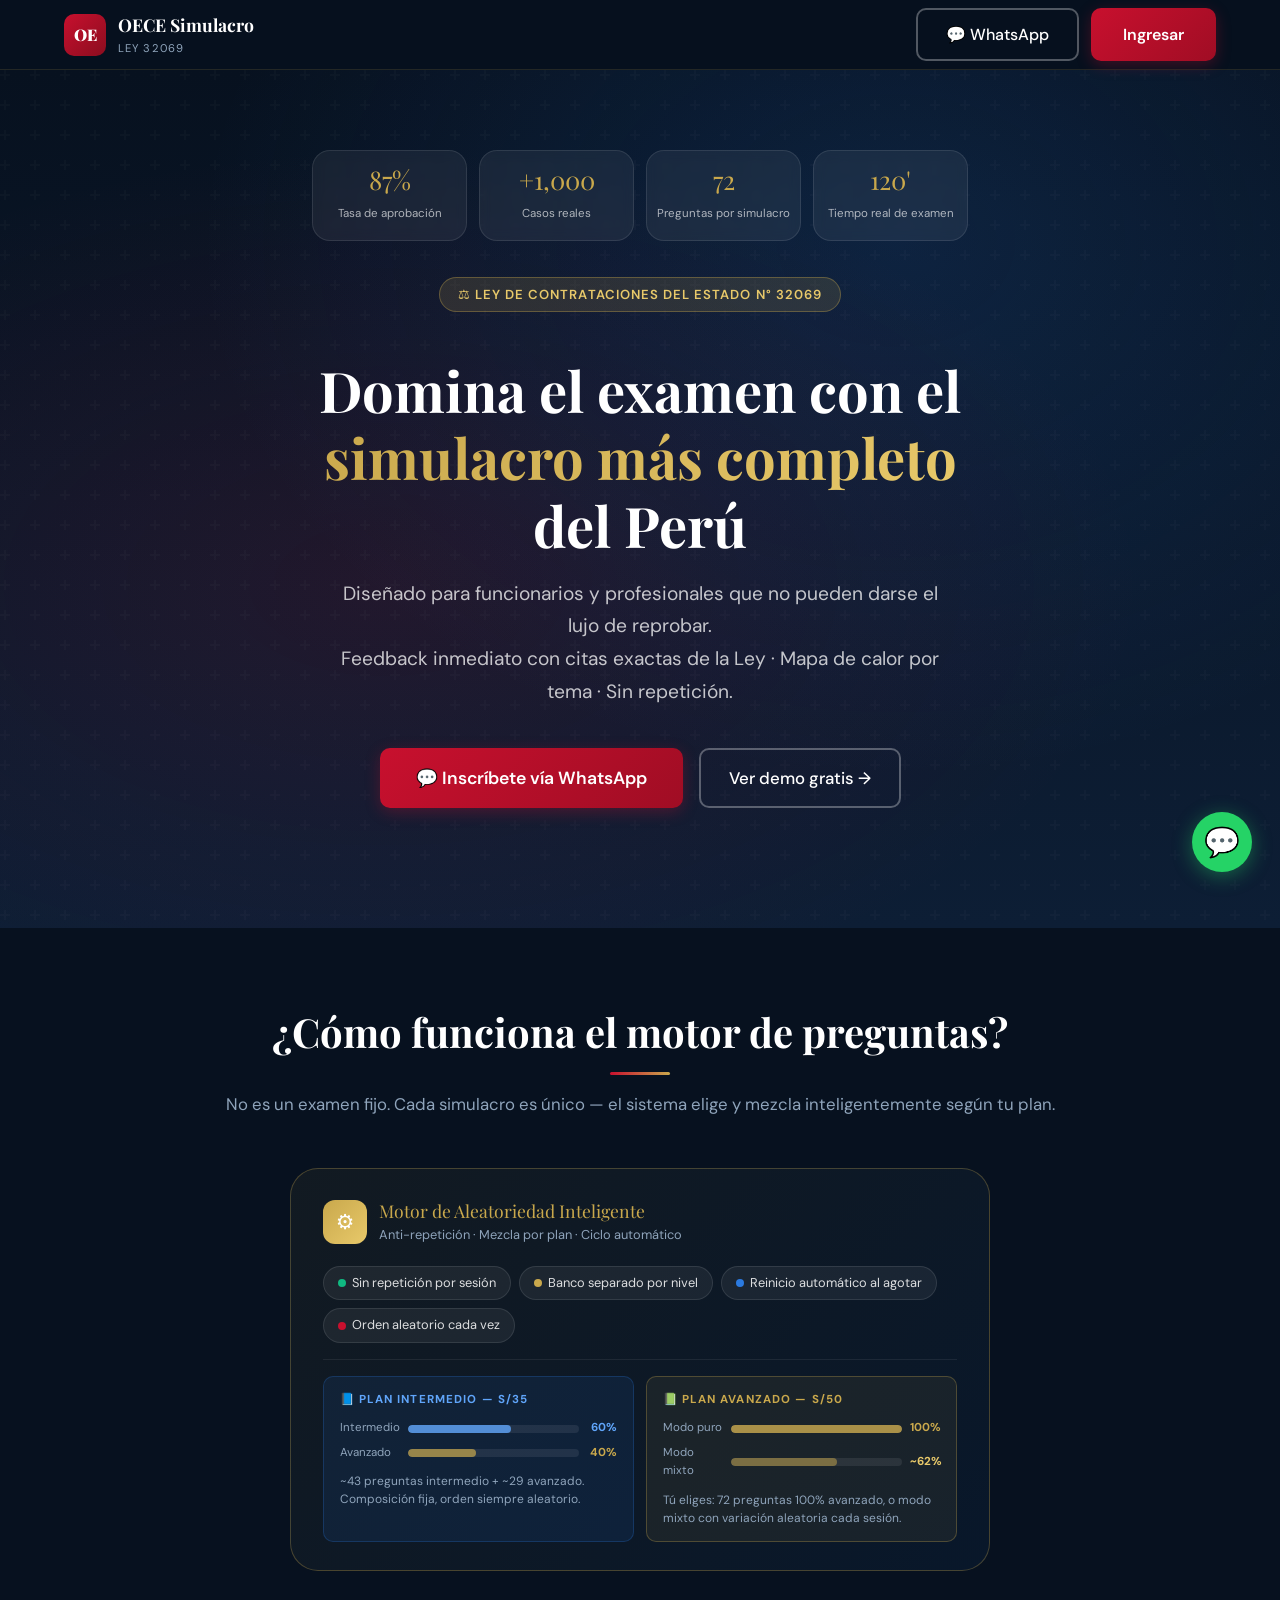
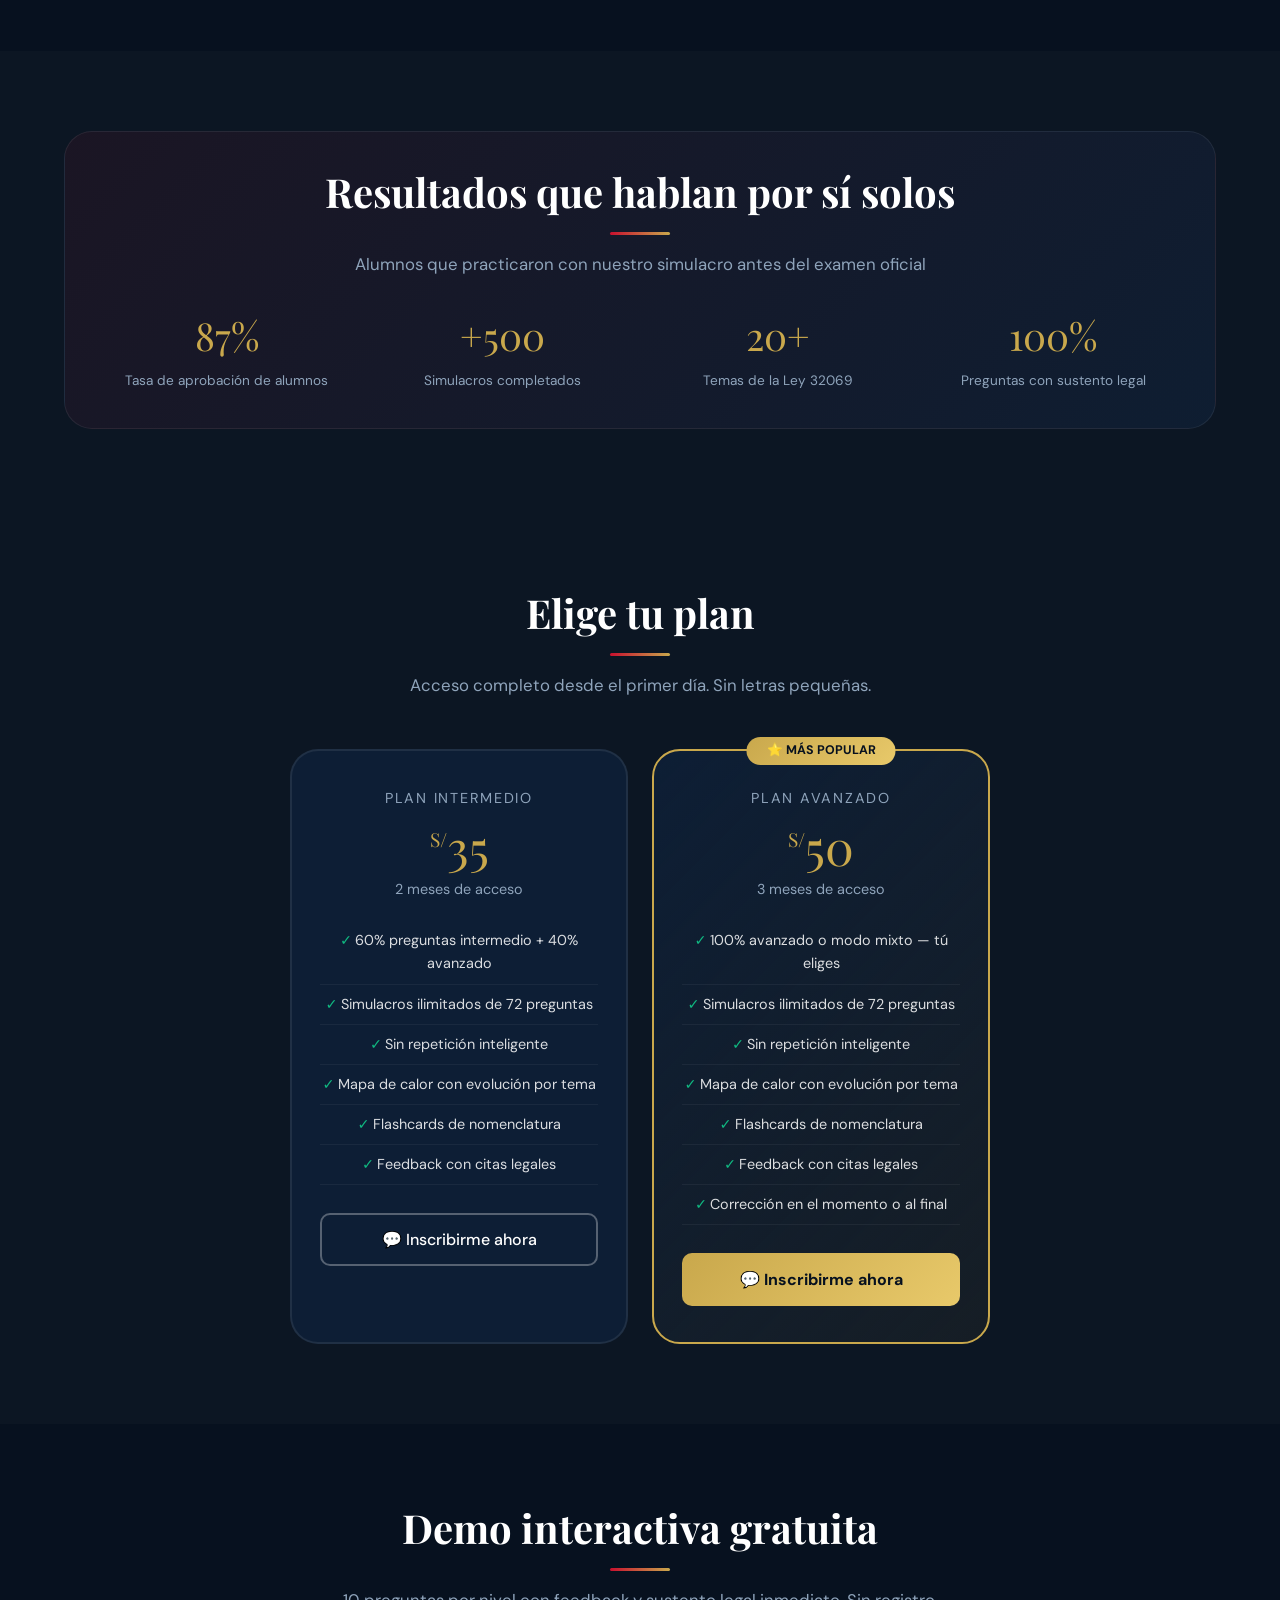
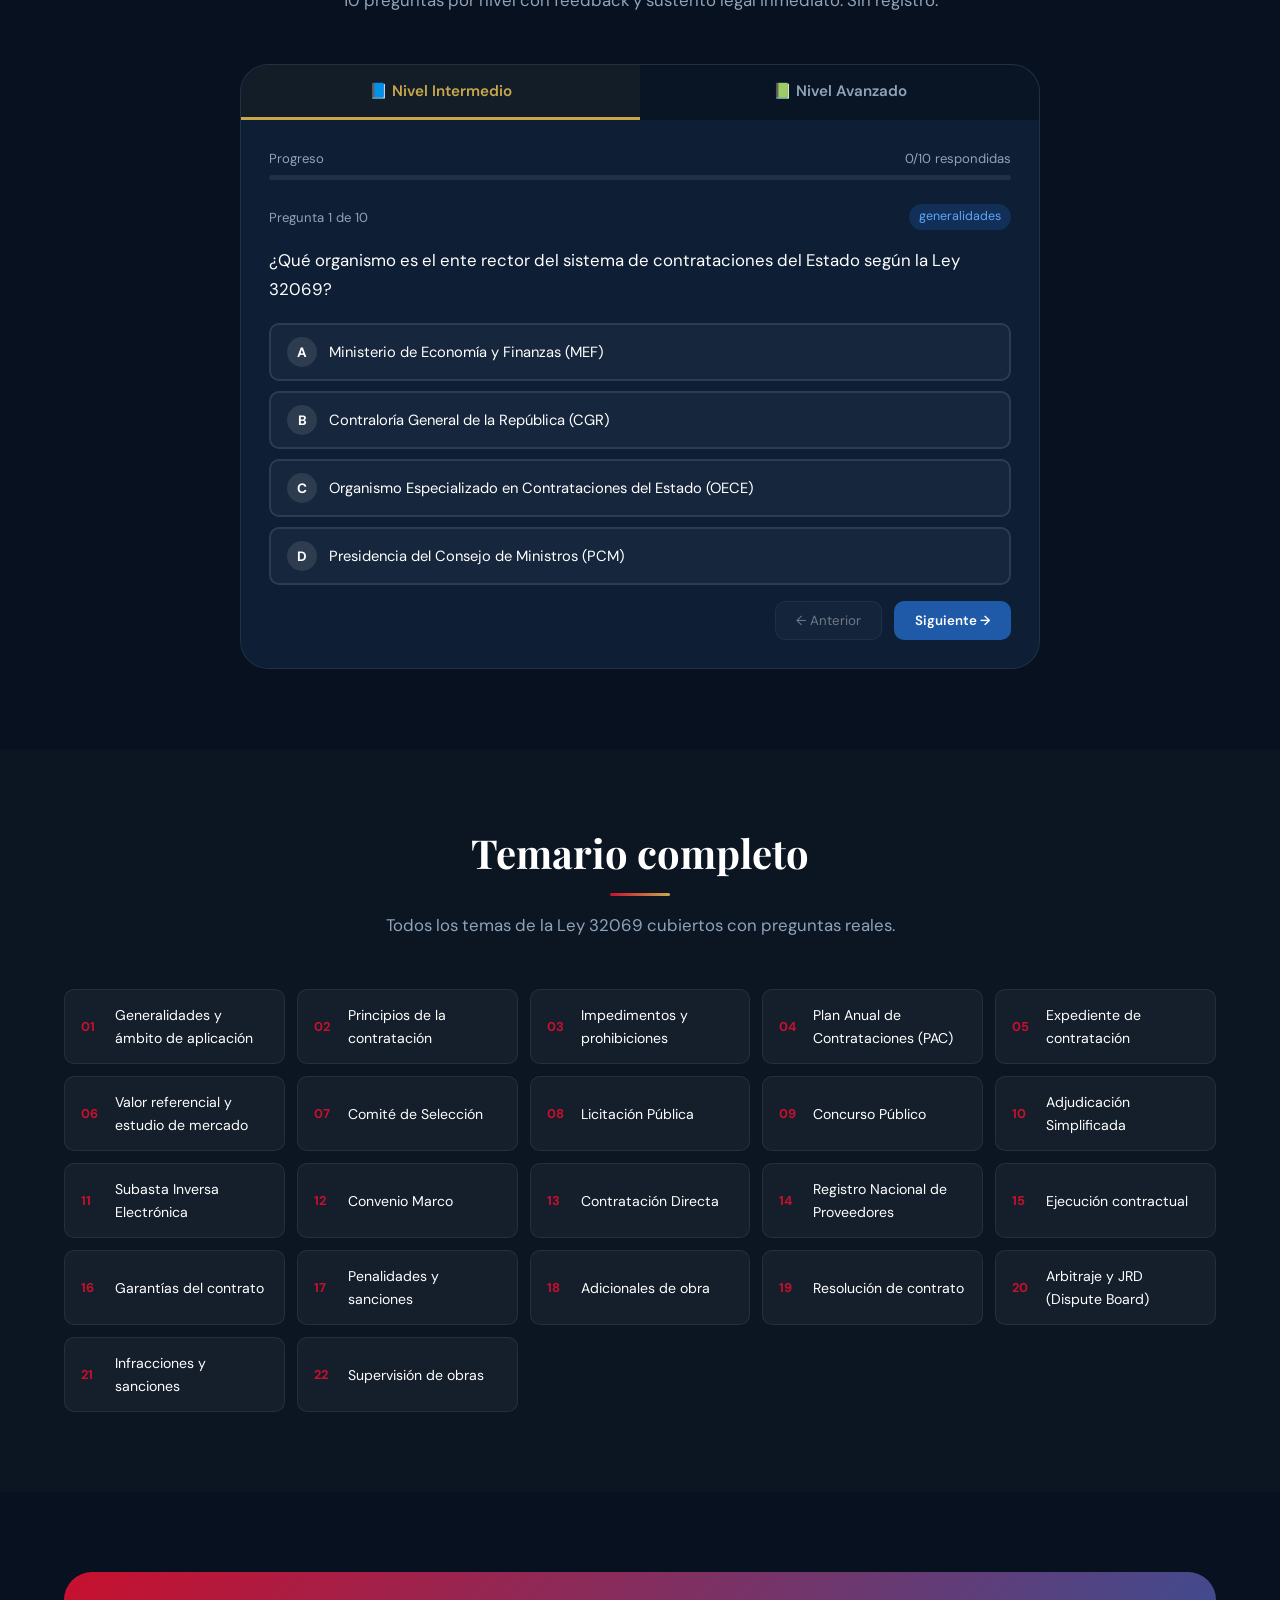
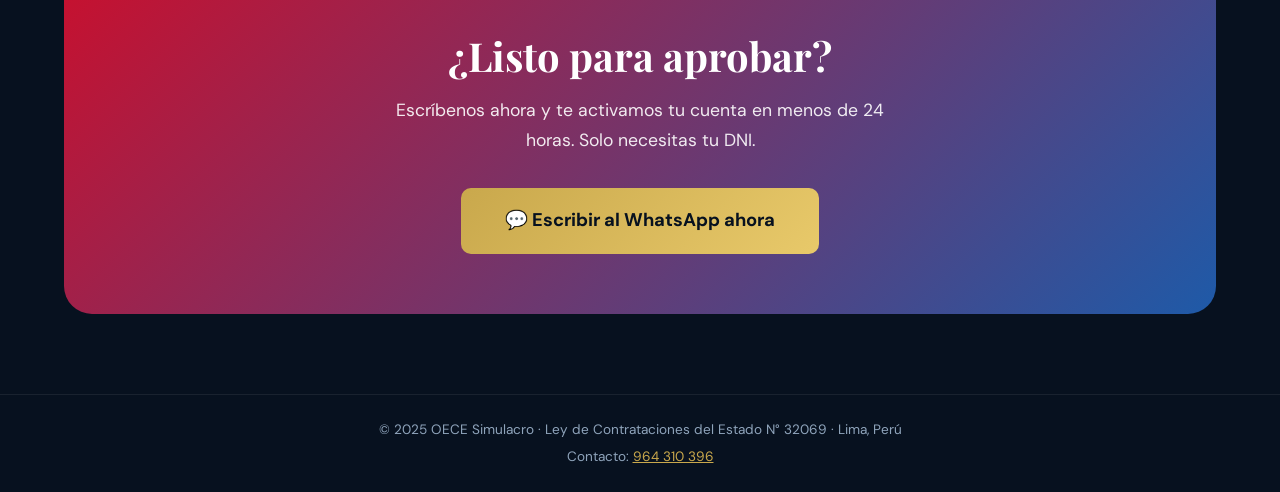
==== commit 9319dc95: "Enhance hero section and add motor functionality" ====
--- a/index.html
+++ b/index.html
@@ -32,6 +32,107 @@
       color: var(--gris-suave);
       font-size: 0.85rem;
     }
+
+    /* Stats inline en hero */
+    .hero-stats-inline {
+      display: grid;
+      grid-template-columns: repeat(4, 1fr);
+      gap: 12px;
+      max-width: 700px;
+      margin: 0 auto 36px;
+    }
+    .hsi-card {
+      background: rgba(255,255,255,0.06);
+      border: 1px solid rgba(255,255,255,0.1);
+      border-radius: var(--radius-lg);
+      padding: 16px 10px;
+      text-align: center;
+      backdrop-filter: blur(6px);
+    }
+    .hsi-num {
+      font-family: var(--font-display);
+      font-size: 1.6rem;
+      color: var(--dorado);
+      display: block;
+      line-height: 1;
+      margin-bottom: 6px;
+    }
+    .hsi-label { font-size: 0.72rem; color: rgba(255,255,255,0.65); line-height: 1.3; }
+
+    /* Motor de aleatoriedad */
+    .motor-box {
+      max-width: 700px;
+      margin: 0 auto;
+      background: linear-gradient(135deg, rgba(201,168,76,0.06), rgba(43,122,224,0.06));
+      border: 1px solid rgba(201,168,76,0.3);
+      border-radius: var(--radius-xl);
+      padding: 28px 32px;
+    }
+    .motor-header {
+      display: flex; align-items: center; gap: 12px; margin-bottom: 20px;
+    }
+    .motor-icon {
+      width: 44px; height: 44px; border-radius: 12px; flex-shrink: 0;
+      background: linear-gradient(135deg, var(--dorado), var(--dorado-claro));
+      display: flex; align-items: center; justify-content: center;
+      font-size: 1.3rem;
+    }
+    .motor-title { font-family: var(--font-display); font-size: 1.1rem; color: var(--dorado); }
+    .motor-sub { font-size: 0.8rem; color: var(--gris-suave); }
+    .motor-pills {
+      display: flex; flex-wrap: wrap; gap: 8px; margin-bottom: 16px;
+    }
+    .motor-pill {
+      display: flex; align-items: center; gap: 6px;
+      background: rgba(255,255,255,0.06);
+      border: 1px solid rgba(255,255,255,0.1);
+      border-radius: 30px;
+      padding: 6px 14px;
+      font-size: 0.8rem; color: rgba(255,255,255,0.85);
+    }
+    .motor-pill-dot {
+      width: 8px; height: 8px; border-radius: 50%; flex-shrink: 0;
+    }
+    .motor-divider {
+      border: none; border-top: 1px solid rgba(255,255,255,0.07); margin: 16px 0;
+    }
+    .motor-planes {
+      display: grid; grid-template-columns: 1fr 1fr; gap: 12px;
+    }
+    .motor-plan {
+      border-radius: var(--radius);
+      padding: 14px 16px;
+    }
+    .motor-plan-int {
+      background: rgba(43,122,224,0.1);
+      border: 1px solid rgba(43,122,224,0.25);
+    }
+    .motor-plan-adv {
+      background: rgba(201,168,76,0.08);
+      border: 1px solid rgba(201,168,76,0.3);
+    }
+    .motor-plan-nombre {
+      font-size: 0.72rem; font-weight: 700; letter-spacing: 0.1em;
+      text-transform: uppercase; margin-bottom: 10px;
+    }
+    .motor-plan-int .motor-plan-nombre { color: #60A5FA; }
+    .motor-plan-adv .motor-plan-nombre { color: var(--dorado); }
+    .motor-bar-row {
+      display: flex; align-items: center; gap: 8px; margin-bottom: 6px;
+    }
+    .motor-bar-label { font-size: 0.72rem; color: var(--gris-suave); width: 60px; flex-shrink: 0; }
+    .motor-bar-track {
+      flex: 1; height: 8px; background: rgba(255,255,255,0.08);
+      border-radius: 10px; overflow: hidden;
+    }
+    .motor-bar-fill { height: 100%; border-radius: 10px; }
+    .motor-bar-pct { font-size: 0.72rem; font-weight: 700; width: 30px; text-align: right; }
+
+    @media (max-width: 480px) {
+      .hero-stats-inline { grid-template-columns: repeat(2, 1fr); }
+      .motor-planes { grid-template-columns: 1fr; }
+      .motor-box { padding: 20px 16px; }
+    }
   </style>
 </head>
 <body>
@@ -53,16 +154,38 @@
 
 <!-- HERO -->
 <section class="hero-section">
-  <div style="position:relative; z-index:1; max-width:860px; margin:0 auto;">
+  <div style="position:relative; z-index:1; max-width:880px; margin:0 auto;">
+
+    <!-- Stats primero — visibles antes del scroll -->
+    <div class="hero-stats-inline">
+      <div class="hsi-card">
+        <span class="hsi-num">87%</span>
+        <span class="hsi-label">Tasa de aprobación</span>
+      </div>
+      <div class="hsi-card">
+        <span class="hsi-num">+1,000</span>
+        <span class="hsi-label">Casos reales</span>
+      </div>
+      <div class="hsi-card">
+        <span class="hsi-num">72</span>
+        <span class="hsi-label">Preguntas por simulacro</span>
+      </div>
+      <div class="hsi-card">
+        <span class="hsi-num">120'</span>
+        <span class="hsi-label">Tiempo real de examen</span>
+      </div>
+    </div>
+
+    <!-- Título -->
     <div class="hero-badge">⚖️ Ley de Contrataciones del Estado N° 32069</div>
-    <h1 class="hero-title">
+    <h1 class="hero-title" style="margin-top:20px;">
       Domina el examen con el<br>
       <span class="gradient-text">simulacro más completo</span><br>
       del Perú
     </h1>
     <p class="hero-subtitle">
-      72 preguntas · 120 minutos · Análisis por tema · Feedback con citas de la Ley.<br>
-      Diseñado para funcionarios y profesionales que no pueden darse el lujo de reprobrar.
+      Diseñado para funcionarios y profesionales que no pueden darse el lujo de reprobar.<br>
+      Feedback inmediato con citas exactas de la Ley · Mapa de calor por tema · Sin repetición.
     </p>
     <div class="hero-cta-group">
       <a href="https://wa.me/51964310396?text=Hola,%20quiero%20inscribirme%20al%20simulacro%20OECE%20Ley%2032069" target="_blank" class="btn-primary" style="font-size:1.1rem; padding:16px 36px;">
@@ -70,17 +193,87 @@
       </a>
       <a href="#demo" class="btn-secondary" style="font-size:1.05rem;">Ver demo gratis →</a>
     </div>
-    <div class="hero-stats">
-      <div class="hero-stat"><span class="hero-stat-num">+1,000</span><span class="hero-stat-label">Casos reales</span></div>
-      <div class="hero-stat"><span class="hero-stat-num">72</span><span class="hero-stat-label">Preguntas por simulacro</span></div>
-      <div class="hero-stat"><span class="hero-stat-num">120'</span><span class="hero-stat-label">Tiempo real de examen</span></div>
-      <div class="hero-stat"><span class="hero-stat-num">2</span><span class="hero-stat-label">Niveles de dificultad</span></div>
+
+  </div>
+</section>
+
+<!-- MOTOR DE ALEATORIEDAD -->
+<section class="section" id="motor">
+  <h2 class="section-title">¿Cómo funciona el motor de preguntas?</h2>
+  <div class="divider-gold"></div>
+  <p class="section-sub">No es un examen fijo. Cada simulacro es único — el sistema elige y mezcla inteligentemente según tu plan.</p>
+
+  <div class="motor-box">
+
+    <div class="motor-header">
+      <div class="motor-icon">⚙️</div>
+      <div>
+        <div class="motor-title">Motor de Aleatoriedad Inteligente</div>
+        <div class="motor-sub">Anti-repetición · Mezcla por plan · Ciclo automático</div>
+      </div>
+    </div>
+
+    <div class="motor-pills">
+      <div class="motor-pill"><div class="motor-pill-dot" style="background:var(--verde);"></div> Sin repetición por sesión</div>
+      <div class="motor-pill"><div class="motor-pill-dot" style="background:var(--dorado);"></div> Banco separado por nivel</div>
+      <div class="motor-pill"><div class="motor-pill-dot" style="background:var(--azul-bright);"></div> Reinicio automático al agotar</div>
+      <div class="motor-pill"><div class="motor-pill-dot" style="background:var(--rojo-oece);"></div> Orden aleatorio cada vez</div>
+    </div>
+
+    <hr class="motor-divider">
+
+    <div class="motor-planes">
+
+      <!-- Plan Intermedio -->
+      <div class="motor-plan motor-plan-int">
+        <div class="motor-plan-nombre">📘 Plan Intermedio — S/35</div>
+        <div class="motor-bar-row">
+          <span class="motor-bar-label">Intermedio</span>
+          <div class="motor-bar-track">
+            <div class="motor-bar-fill" style="width:60%; background:rgba(96,165,250,0.8);"></div>
+          </div>
+          <span class="motor-bar-pct" style="color:#60A5FA;">60%</span>
+        </div>
+        <div class="motor-bar-row">
+          <span class="motor-bar-label">Avanzado</span>
+          <div class="motor-bar-track">
+            <div class="motor-bar-fill" style="width:40%; background:rgba(201,168,76,0.7);"></div>
+          </div>
+          <span class="motor-bar-pct" style="color:var(--dorado);">40%</span>
+        </div>
+        <p style="font-size:0.75rem; color:var(--gris-suave); margin-top:10px; line-height:1.5;">
+          ~43 preguntas intermedio + ~29 avanzado. Composición fija, orden siempre aleatorio.
+        </p>
+      </div>
+
+      <!-- Plan Avanzado -->
+      <div class="motor-plan motor-plan-adv">
+        <div class="motor-plan-nombre">📗 Plan Avanzado — S/50</div>
+        <div class="motor-bar-row">
+          <span class="motor-bar-label">Modo puro</span>
+          <div class="motor-bar-track">
+            <div class="motor-bar-fill" style="width:100%; background:rgba(201,168,76,0.8);"></div>
+          </div>
+          <span class="motor-bar-pct" style="color:var(--dorado);">100%</span>
+        </div>
+        <div class="motor-bar-row">
+          <span class="motor-bar-label">Modo mixto</span>
+          <div class="motor-bar-track">
+            <div class="motor-bar-fill" style="width:62%; background:rgba(201,168,76,0.5);"></div>
+          </div>
+          <span class="motor-bar-pct" style="color:var(--dorado-claro);">~62%</span>
+        </div>
+        <p style="font-size:0.75rem; color:var(--gris-suave); margin-top:10px; line-height:1.5;">
+          Tú eliges: 72 preguntas 100% avanzado, o modo mixto con variación aleatoria cada sesión.
+        </p>
+      </div>
+
     </div>
   </div>
 </section>
 
 <!-- SOCIAL PROOF -->
-<section class="section" id="stats">
+<section class="section section-alt" id="stats">
   <div class="social-proof">
     <h2>Resultados que hablan por sí solos</h2>
     <div class="divider-gold"></div>
@@ -106,10 +299,10 @@
       <div class="plan-precio"><span>S/</span>35</div>
       <div class="plan-duracion">2 meses de acceso</div>
       <ul class="plan-features">
-        <li>72 preguntas nivel intermedio</li>
-        <li>Simulacros ilimitados</li>
+        <li>60% preguntas intermedio + 40% avanzado</li>
+        <li>Simulacros ilimitados de 72 preguntas</li>
         <li>Sin repetición inteligente</li>
-        <li>Análisis de resultados por tema</li>
+        <li>Mapa de calor con evolución por tema</li>
         <li>Flashcards de nomenclatura</li>
         <li>Feedback con citas legales</li>
       </ul>
@@ -124,10 +317,10 @@
       <div class="plan-precio"><span>S/</span>50</div>
       <div class="plan-duracion">3 meses de acceso</div>
       <ul class="plan-features">
-        <li>72 preguntas nivel avanzado</li>
-        <li>Simulacros ilimitados</li>
+        <li>100% avanzado o modo mixto — tú eliges</li>
+        <li>Simulacros ilimitados de 72 preguntas</li>
         <li>Sin repetición inteligente</li>
-        <li>Análisis detallado por tema</li>
+        <li>Mapa de calor con evolución por tema</li>
         <li>Flashcards de nomenclatura</li>
         <li>Feedback con citas legales</li>
         <li>Corrección en el momento o al final</li>
--- a/css/styles.css
+++ b/css/styles.css
@@ -768,10 +768,169 @@
 .config-item-num { font-family: var(--font-display); font-size: 1.6rem; color: var(--dorado); }
 .config-item-label { font-size: 0.78rem; color: var(--gris-suave); }
 
-@media (max-width: 768px) {
-  .dashboard-layout { grid-template-columns: 1fr; }
-  .sidebar { position: static; height: auto; }
+/* ================================================================
+   RESPONSIVE — MÓVIL PRIMERO
+   Breakpoints: 480px (móvil pequeño), 600px (móvil), 768px (tablet)
+   ================================================================ */
+
+/* ── MÓVIL PEQUEÑO ≤480px ────────────────────────────────────── */
+@media (max-width: 480px) {
+
+  /* Tipografía */
+  h1 { font-size: 1.7rem; }
+  h2 { font-size: 1.3rem; }
+
+  /* Navbar */
+  .navbar { padding: 0 16px; height: 60px; }
+  .navbar-subtitle { display: none; }
+  .navbar-actions .btn-secondary { display: none; } /* ocultar botón WhatsApp, queda solo "Ingresar" */
+  .btn-primary { padding: 10px 18px; font-size: 0.88rem; }
+
+  /* Hero */
+  .hero-section { padding: 70px 16px 40px; min-height: auto; }
+  .hero-badge { font-size: 0.72rem; padding: 5px 14px; }
+  .hero-cta-group { flex-direction: column; align-items: center; gap: 10px; margin-bottom: 32px; }
+  .hero-cta-group a, .hero-cta-group button { width: 100%; justify-content: center; }
+  .hero-stats { gap: 20px; }
+  .hero-stat-num { font-size: 1.5rem; }
+
+  /* Secciones */
+  .section { padding: 48px 16px; }
+  .section-sub { font-size: 0.92rem; margin-bottom: 32px; }
+
+  /* Planes */
+  .planes-grid { grid-template-columns: 1fr; gap: 32px; }
+  .plan-card { padding: 28px 20px; }
+
+  /* Temarios */
+  .temarios-grid { grid-template-columns: 1fr 1fr; gap: 8px; }
+  .temario-item { padding: 10px 12px; font-size: 0.8rem; }
+
+  /* Demo */
+  .demo-body { padding: 16px; }
+  .demo-tab-btn { font-size: 0.82rem; padding: 12px 8px; }
+  .demo-texto { font-size: 0.95rem; }
+  .demo-opcion { padding: 10px 12px; font-size: 0.85rem; }
+  .demo-nav { flex-direction: column; gap: 8px; }
+  .demo-btn-nav { width: 100%; text-align: center; }
+
+  /* Login */
+  .login-card { padding: 32px 20px; }
+
+  /* Dashboard sidebar → bottom nav en móvil */
+  .dashboard-layout { grid-template-columns: 1fr; grid-template-rows: auto 1fr; }
+  .sidebar {
+    position: fixed; bottom: 0; left: 0; right: 0;
+    height: auto; z-index: 100;
+    border-right: none;
+    border-top: 1px solid rgba(255,255,255,0.1);
+    padding: 8px 12px 12px;
+    display: flex; flex-direction: column; gap: 0;
+  }
+  .sidebar-brand { display: none; } /* ocultar logo en bottom nav */
+  .sidebar-nav {
+    display: flex; flex-direction: row; gap: 4px;
+    justify-content: space-around;
+  }
+  .sidebar-nav li { flex: 1; }
+  .sidebar-nav .tab-btn {
+    width: 100%; padding: 8px 4px; font-size: 0.72rem;
+    text-align: center; flex-direction: column; gap: 2px;
+  }
+  .sidebar > div:last-child { display: none; } /* ocultar btn cerrar sesión del sidebar */
+
+  /* Agregar padding al contenido para que no tape el bottom nav */
+  .main-content { padding: 16px 12px 90px; }
+
+  /* Examen */
+  .examen-layout { grid-template-columns: 1fr; gap: 16px; }
+  .timer { font-size: 1.4rem; padding: 8px 12px; }
+  .opcion-btn { padding: 10px 12px; font-size: 0.88rem; }
+  .opcion-letra { width: 28px; height: 28px; font-size: 0.82rem; }
+  .mapa-preguntas { grid-template-columns: repeat(9, 1fr); gap: 4px; }
+  .mapa-item { font-size: 0.62rem; }
+
+  /* Config simulacro */
+  .config-info { grid-template-columns: repeat(3, 1fr); gap: 8px; }
+  .config-item-num { font-size: 1.3rem; }
+  .config-card { padding: 20px 16px; }
+
+  /* Resultados */
+  .resultado-stats { grid-template-columns: 1fr 1fr 1fr; gap: 8px; }
+  .stat-box-num { font-size: 1.4rem; }
+  .tema-stat { grid-template-columns: 100px 1fr 40px; gap: 8px; }
+  .tema-nombre { font-size: 0.75rem; }
+
+  /* Stats admin */
+  .stats-grid { grid-template-columns: 1fr 1fr; gap: 10px; }
+  .stat-num { font-size: 1.7rem; }
+
+  /* Flashcards */
+  .flashcard-face { padding: 24px 16px; }
+  .card-term { font-size: 1.4rem; }
+  .flashcard-nav { flex-wrap: wrap; gap: 8px; justify-content: center; }
+
+  /* Modal */
+  .modal { width: 95%; padding: 24px 16px; }
+  .modal form > div[style*="grid"] { grid-template-columns: 1fr !important; }
+
+  /* Dropzone */
+  .dropzone { padding: 36px 20px; }
+  .preview-stats { grid-template-columns: repeat(2, 1fr); gap: 8px; }
+
+  /* Toast */
+  .toast { left: 12px; right: 12px; bottom: 80px; max-width: 100%; }
+
+  /* Mapa de calor */
+  .hm-top-grid { grid-template-columns: 1fr !important; }
+  .hm-legend { gap: 8px; font-size: 0.72rem; }
+  .hm-th, .hm-tema { font-size: 0.66rem; }
+  .hm-cell { font-size: 0.66rem; padding: 5px 2px; }
+
+  /* Page header */
+  .page-header { flex-direction: column; align-items: flex-start; gap: 12px; }
+  .page-header button { width: 100%; justify-content: center; }
+}
+
+/* ── TABLET ≤768px ───────────────────────────────────────────── */
+@media (max-width: 768px) and (min-width: 481px) {
+
+  .navbar { padding: 0 24px; }
+  .hero-section { padding: 80px 24px 50px; }
+  .hero-cta-group { flex-wrap: wrap; }
+  .section { padding: 60px 24px; }
+
+  .planes-grid { grid-template-columns: 1fr; max-width: 400px; }
+  .temarios-grid { grid-template-columns: repeat(2, 1fr); }
+
+  .dashboard-layout { grid-template-columns: 200px 1fr; }
+  .sidebar { padding: 16px 12px; }
+  .sidebar-nav .tab-btn { font-size: 0.82rem; padding: 10px 12px; }
+  .main-content { padding: 24px 20px; }
+
+  .examen-layout { grid-template-columns: 1fr; }
+  .mapa-preguntas { grid-template-columns: repeat(8, 1fr); }
+
   .stats-grid { grid-template-columns: repeat(2, 1fr); }
-  .resultado-stats { grid-template-columns: 1fr; }
+  .resultado-stats { grid-template-columns: repeat(3, 1fr); }
   .preview-stats { grid-template-columns: repeat(2, 1fr); }
-}
+
+  .modal { width: 92%; }
+  .modal form > div[style*="grid"] { grid-template-columns: 1fr !important; }
+
+  .toast { left: 16px; right: 16px; max-width: 100%; }
+}
+
+/* ── CERRAR SESIÓN FLOTANTE EN MÓVIL ─────────────────────────── */
+@media (max-width: 480px) {
+  .logout-mobile {
+    position: fixed; top: 12px; right: 16px;
+    background: rgba(200,16,46,0.15);
+    border: 1px solid rgba(200,16,46,0.3);
+    color: var(--blanco); border-radius: var(--radius-sm);
+    padding: 6px 12px; font-size: 0.75rem; cursor: pointer;
+    font-family: var(--font-body); z-index: 200;
+    transition: var(--transition);
+  }
+  .logout-mobile:hover { background: var(--rojo-oece); }
+}
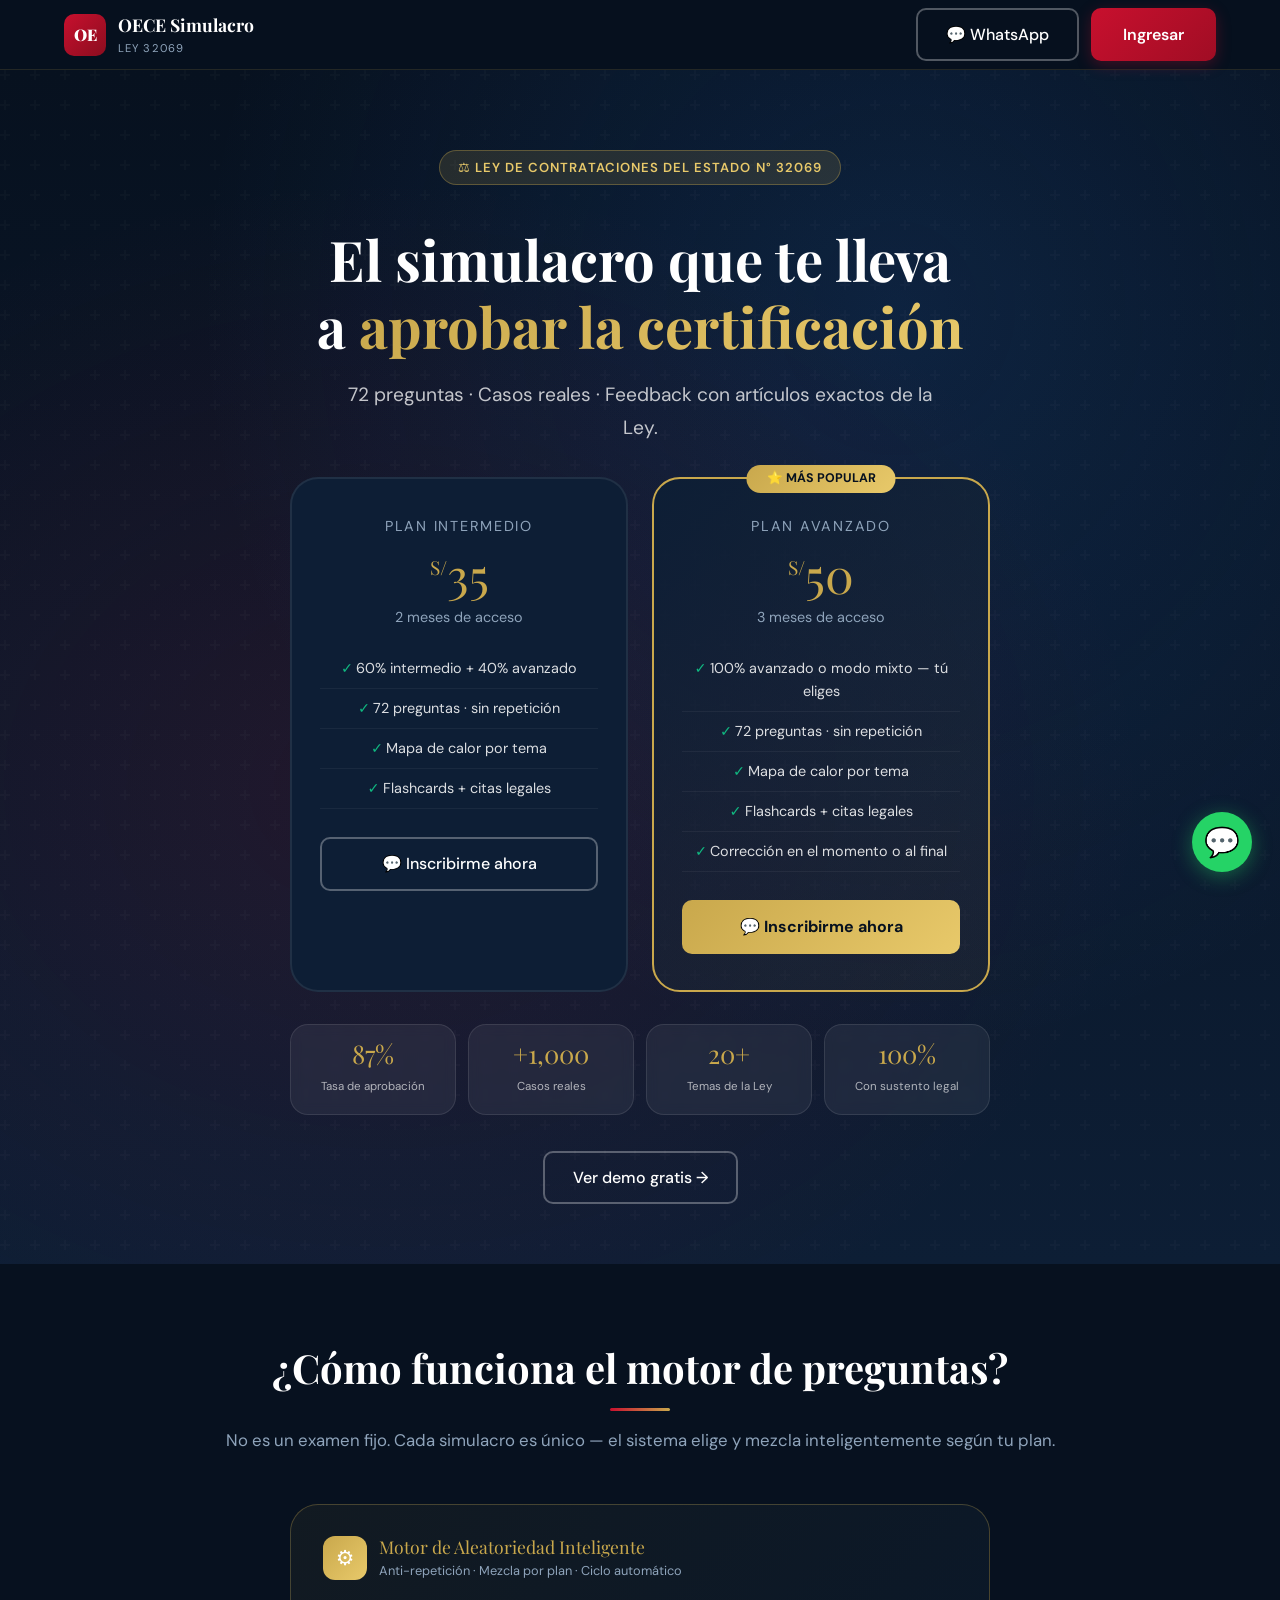
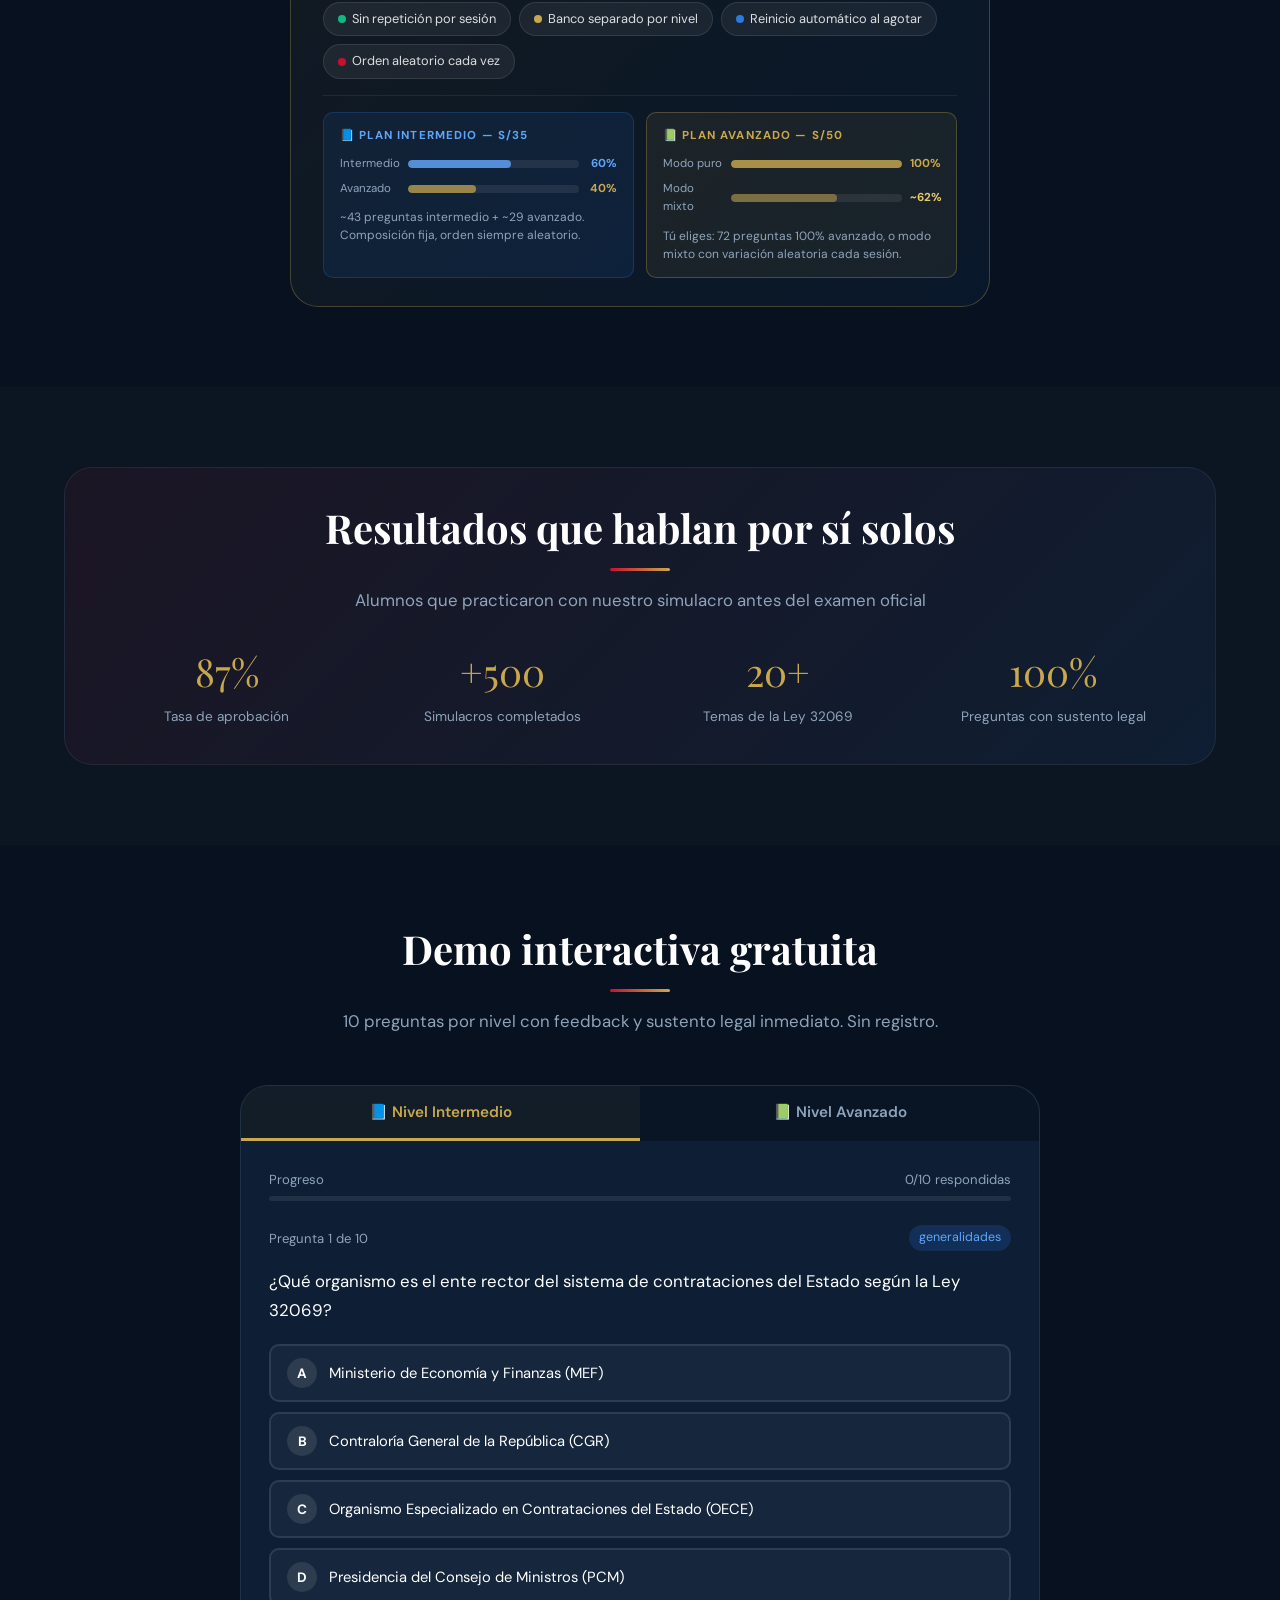
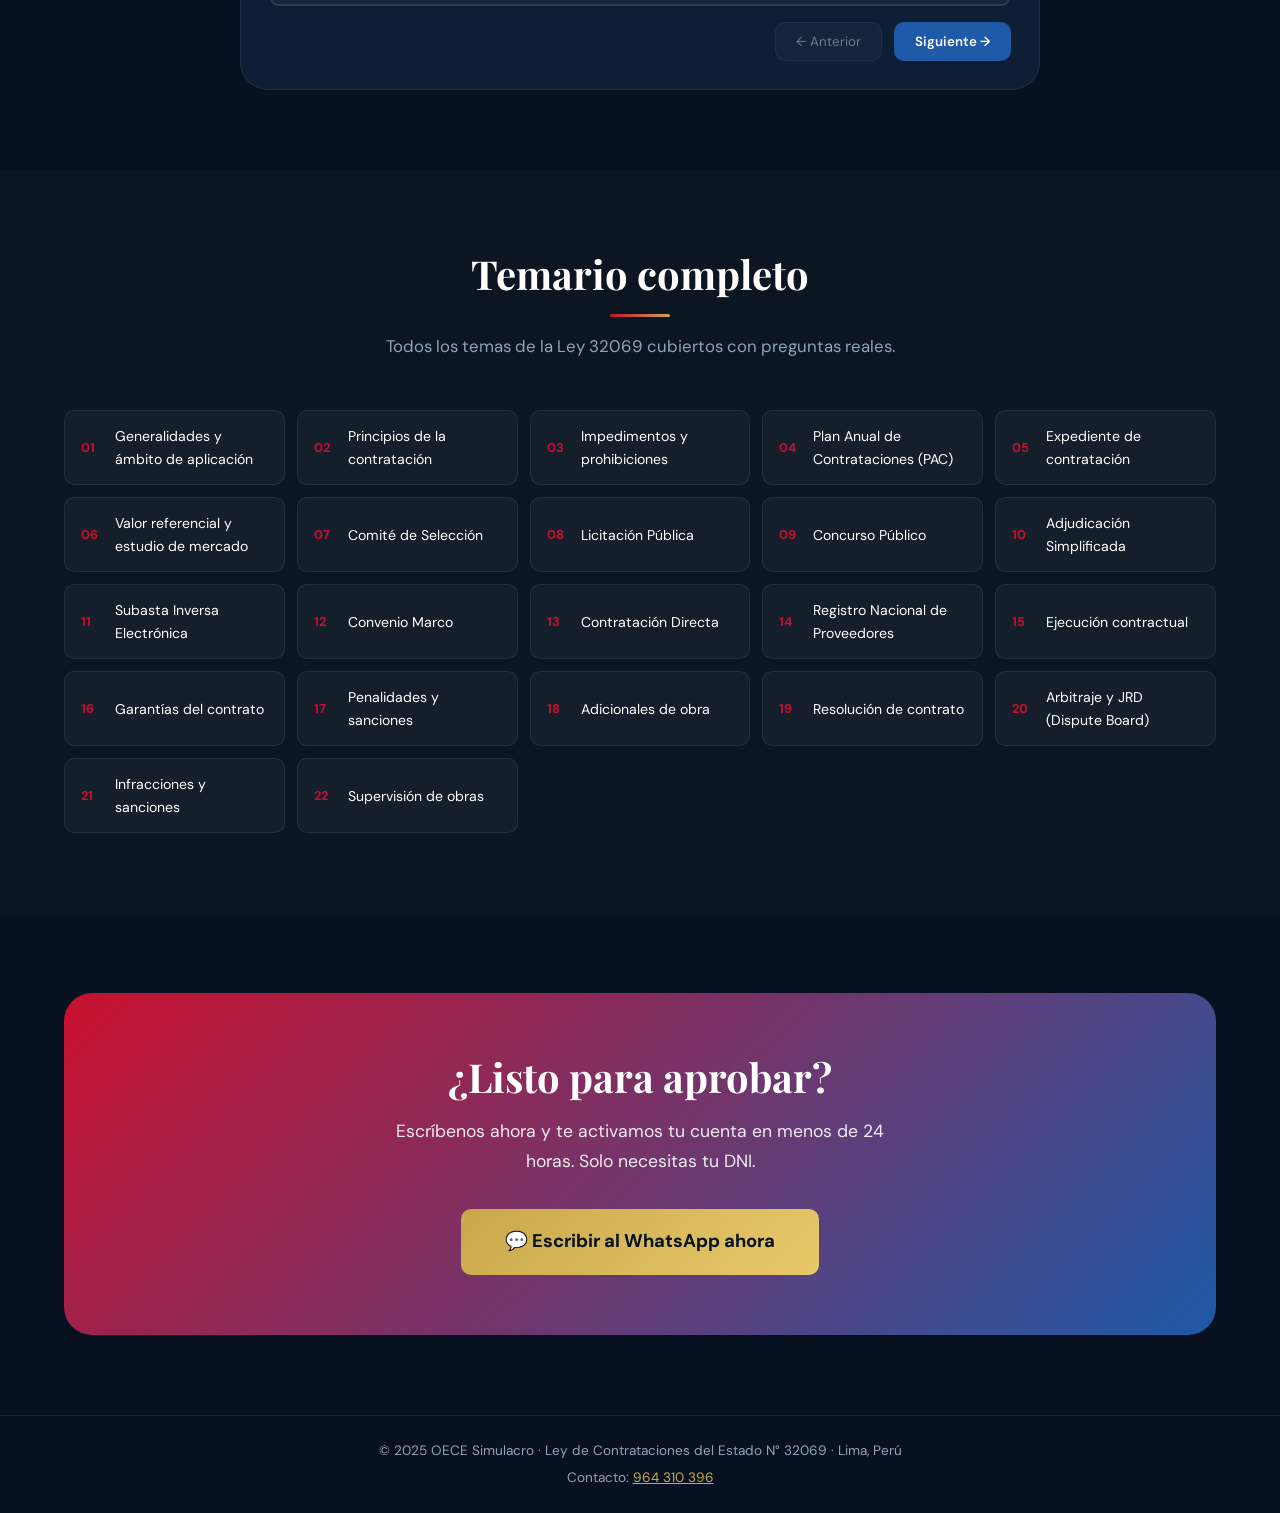
==== commit 9f48d206: "Enhance hero section with new content and features" ====
--- a/index.html
+++ b/index.html
@@ -152,11 +152,60 @@
   </div>
 </nav>
 
-<!-- HERO -->
+<!-- HERO — planes visibles de inmediato + texto directo -->
 <section class="hero-section">
   <div style="position:relative; z-index:1; max-width:880px; margin:0 auto;">
 
-    <!-- Stats primero — visibles antes del scroll -->
+    <!-- Badge -->
+    <div class="hero-badge">⚖️ Ley de Contrataciones del Estado N° 32069</div>
+
+    <!-- Título corto -->
+    <h1 class="hero-title" style="margin-top:16px;">
+      El simulacro que te lleva<br>
+      a <span class="gradient-text">aprobar la certificación</span>
+    </h1>
+    <p class="hero-subtitle" style="margin-bottom:32px;">
+      72 preguntas · Casos reales · Feedback con artículos exactos de la Ley.
+    </p>
+
+    <!-- PLANES directamente aquí -->
+    <div class="planes-grid" style="margin-bottom:32px;">
+
+      <div class="plan-card">
+        <div class="plan-nombre">Plan Intermedio</div>
+        <div class="plan-precio"><span>S/</span>35</div>
+        <div class="plan-duracion">2 meses de acceso</div>
+        <ul class="plan-features">
+          <li>60% intermedio + 40% avanzado</li>
+          <li>72 preguntas · sin repetición</li>
+          <li>Mapa de calor por tema</li>
+          <li>Flashcards + citas legales</li>
+        </ul>
+        <a href="https://wa.me/51964310396?text=Hola,%20quiero%20el%20Plan%20Intermedio%20S/35%20-%20Ley%2032069" target="_blank" class="btn-secondary" style="width:100%; justify-content:center;">
+          💬 Inscribirme ahora
+        </a>
+      </div>
+
+      <div class="plan-card featured">
+        <div class="plan-badge">⭐ MÁS POPULAR</div>
+        <div class="plan-nombre">Plan Avanzado</div>
+        <div class="plan-precio"><span>S/</span>50</div>
+        <div class="plan-duracion">3 meses de acceso</div>
+        <ul class="plan-features">
+          <li>100% avanzado o modo mixto — tú eliges</li>
+          <li>72 preguntas · sin repetición</li>
+          <li>Mapa de calor por tema</li>
+          <li>Flashcards + citas legales</li>
+          <li>Corrección en el momento o al final</li>
+        </ul>
+        <a href="https://wa.me/51964310396?text=Hola,%20quiero%20el%20Plan%20Avanzado%20S/50%20-%20Ley%2032069" target="_blank" class="btn-gold" style="width:100%; justify-content:center;">
+          💬 Inscribirme ahora
+        </a>
+      </div>
+
+    </div>
+
+    <!-- Stats debajo de los planes -->
     <div class="hero-stats-inline">
       <div class="hsi-card">
         <span class="hsi-num">87%</span>
@@ -167,31 +216,17 @@
         <span class="hsi-label">Casos reales</span>
       </div>
       <div class="hsi-card">
-        <span class="hsi-num">72</span>
-        <span class="hsi-label">Preguntas por simulacro</span>
+        <span class="hsi-num">20+</span>
+        <span class="hsi-label">Temas de la Ley</span>
       </div>
       <div class="hsi-card">
-        <span class="hsi-num">120'</span>
-        <span class="hsi-label">Tiempo real de examen</span>
-      </div>
-    </div>
-
-    <!-- Título -->
-    <div class="hero-badge">⚖️ Ley de Contrataciones del Estado N° 32069</div>
-    <h1 class="hero-title" style="margin-top:20px;">
-      Domina el examen con el<br>
-      <span class="gradient-text">simulacro más completo</span><br>
-      del Perú
-    </h1>
-    <p class="hero-subtitle">
-      Diseñado para funcionarios y profesionales que no pueden darse el lujo de reprobar.<br>
-      Feedback inmediato con citas exactas de la Ley · Mapa de calor por tema · Sin repetición.
-    </p>
-    <div class="hero-cta-group">
-      <a href="https://wa.me/51964310396?text=Hola,%20quiero%20inscribirme%20al%20simulacro%20OECE%20Ley%2032069" target="_blank" class="btn-primary" style="font-size:1.1rem; padding:16px 36px;">
-        💬 Inscríbete vía WhatsApp
-      </a>
-      <a href="#demo" class="btn-secondary" style="font-size:1.05rem;">Ver demo gratis →</a>
+        <span class="hsi-num">100%</span>
+        <span class="hsi-label">Con sustento legal</span>
+      </div>
+    </div>
+
+    <div class="hero-cta-group" style="margin-top:28px; margin-bottom:0;">
+      <a href="#demo" class="btn-secondary" style="font-size:1rem;">Ver demo gratis →</a>
     </div>
 
   </div>
@@ -204,7 +239,6 @@
   <p class="section-sub">No es un examen fijo. Cada simulacro es único — el sistema elige y mezcla inteligentemente según tu plan.</p>
 
   <div class="motor-box">
-
     <div class="motor-header">
       <div class="motor-icon">⚙️</div>
       <div>
@@ -212,62 +246,42 @@
         <div class="motor-sub">Anti-repetición · Mezcla por plan · Ciclo automático</div>
       </div>
     </div>
-
     <div class="motor-pills">
       <div class="motor-pill"><div class="motor-pill-dot" style="background:var(--verde);"></div> Sin repetición por sesión</div>
       <div class="motor-pill"><div class="motor-pill-dot" style="background:var(--dorado);"></div> Banco separado por nivel</div>
       <div class="motor-pill"><div class="motor-pill-dot" style="background:var(--azul-bright);"></div> Reinicio automático al agotar</div>
       <div class="motor-pill"><div class="motor-pill-dot" style="background:var(--rojo-oece);"></div> Orden aleatorio cada vez</div>
     </div>
-
     <hr class="motor-divider">
-
     <div class="motor-planes">
-
-      <!-- Plan Intermedio -->
       <div class="motor-plan motor-plan-int">
         <div class="motor-plan-nombre">📘 Plan Intermedio — S/35</div>
         <div class="motor-bar-row">
           <span class="motor-bar-label">Intermedio</span>
-          <div class="motor-bar-track">
-            <div class="motor-bar-fill" style="width:60%; background:rgba(96,165,250,0.8);"></div>
-          </div>
+          <div class="motor-bar-track"><div class="motor-bar-fill" style="width:60%; background:rgba(96,165,250,0.8);"></div></div>
           <span class="motor-bar-pct" style="color:#60A5FA;">60%</span>
         </div>
         <div class="motor-bar-row">
           <span class="motor-bar-label">Avanzado</span>
-          <div class="motor-bar-track">
-            <div class="motor-bar-fill" style="width:40%; background:rgba(201,168,76,0.7);"></div>
-          </div>
+          <div class="motor-bar-track"><div class="motor-bar-fill" style="width:40%; background:rgba(201,168,76,0.7);"></div></div>
           <span class="motor-bar-pct" style="color:var(--dorado);">40%</span>
         </div>
-        <p style="font-size:0.75rem; color:var(--gris-suave); margin-top:10px; line-height:1.5;">
-          ~43 preguntas intermedio + ~29 avanzado. Composición fija, orden siempre aleatorio.
-        </p>
-      </div>
-
-      <!-- Plan Avanzado -->
+        <p style="font-size:0.75rem; color:var(--gris-suave); margin-top:10px; line-height:1.5;">~43 preguntas intermedio + ~29 avanzado. Composición fija, orden siempre aleatorio.</p>
+      </div>
       <div class="motor-plan motor-plan-adv">
         <div class="motor-plan-nombre">📗 Plan Avanzado — S/50</div>
         <div class="motor-bar-row">
           <span class="motor-bar-label">Modo puro</span>
-          <div class="motor-bar-track">
-            <div class="motor-bar-fill" style="width:100%; background:rgba(201,168,76,0.8);"></div>
-          </div>
+          <div class="motor-bar-track"><div class="motor-bar-fill" style="width:100%; background:rgba(201,168,76,0.8);"></div></div>
           <span class="motor-bar-pct" style="color:var(--dorado);">100%</span>
         </div>
         <div class="motor-bar-row">
           <span class="motor-bar-label">Modo mixto</span>
-          <div class="motor-bar-track">
-            <div class="motor-bar-fill" style="width:62%; background:rgba(201,168,76,0.5);"></div>
-          </div>
+          <div class="motor-bar-track"><div class="motor-bar-fill" style="width:62%; background:rgba(201,168,76,0.5);"></div></div>
           <span class="motor-bar-pct" style="color:var(--dorado-claro);">~62%</span>
         </div>
-        <p style="font-size:0.75rem; color:var(--gris-suave); margin-top:10px; line-height:1.5;">
-          Tú eliges: 72 preguntas 100% avanzado, o modo mixto con variación aleatoria cada sesión.
-        </p>
-      </div>
-
+        <p style="font-size:0.75rem; color:var(--gris-suave); margin-top:10px; line-height:1.5;">Tú eliges: 72 preguntas 100% avanzado, o modo mixto con variación aleatoria cada sesión.</p>
+      </div>
     </div>
   </div>
 </section>
@@ -279,57 +293,11 @@
     <div class="divider-gold"></div>
     <p class="section-sub" style="margin-bottom:0;">Alumnos que practicaron con nuestro simulacro antes del examen oficial</p>
     <div class="proof-grid">
-      <div class="proof-item"><span class="proof-num">87%</span><span class="proof-label">Tasa de aprobación de alumnos</span></div>
+      <div class="proof-item"><span class="proof-num">87%</span><span class="proof-label">Tasa de aprobación</span></div>
       <div class="proof-item"><span class="proof-num">+500</span><span class="proof-label">Simulacros completados</span></div>
       <div class="proof-item"><span class="proof-num">20+</span><span class="proof-label">Temas de la Ley 32069</span></div>
       <div class="proof-item"><span class="proof-num">100%</span><span class="proof-label">Preguntas con sustento legal</span></div>
     </div>
-  </div>
-</section>
-
-<!-- PLANES -->
-<section class="section section-alt" id="planes">
-  <h2 class="section-title">Elige tu plan</h2>
-  <div class="divider-gold"></div>
-  <p class="section-sub">Acceso completo desde el primer día. Sin letras pequeñas.</p>
-  <div class="planes-grid">
-
-    <div class="plan-card">
-      <div class="plan-nombre">Plan Intermedio</div>
-      <div class="plan-precio"><span>S/</span>35</div>
-      <div class="plan-duracion">2 meses de acceso</div>
-      <ul class="plan-features">
-        <li>60% preguntas intermedio + 40% avanzado</li>
-        <li>Simulacros ilimitados de 72 preguntas</li>
-        <li>Sin repetición inteligente</li>
-        <li>Mapa de calor con evolución por tema</li>
-        <li>Flashcards de nomenclatura</li>
-        <li>Feedback con citas legales</li>
-      </ul>
-      <a href="https://wa.me/51964310396?text=Hola,%20quiero%20el%20Plan%20Intermedio%20S/35%20-%20Ley%2032069" target="_blank" class="btn-secondary" style="width:100%; justify-content:center;">
-        💬 Inscribirme ahora
-      </a>
-    </div>
-
-    <div class="plan-card featured">
-      <div class="plan-badge">⭐ MÁS POPULAR</div>
-      <div class="plan-nombre">Plan Avanzado</div>
-      <div class="plan-precio"><span>S/</span>50</div>
-      <div class="plan-duracion">3 meses de acceso</div>
-      <ul class="plan-features">
-        <li>100% avanzado o modo mixto — tú eliges</li>
-        <li>Simulacros ilimitados de 72 preguntas</li>
-        <li>Sin repetición inteligente</li>
-        <li>Mapa de calor con evolución por tema</li>
-        <li>Flashcards de nomenclatura</li>
-        <li>Feedback con citas legales</li>
-        <li>Corrección en el momento o al final</li>
-      </ul>
-      <a href="https://wa.me/51964310396?text=Hola,%20quiero%20el%20Plan%20Avanzado%20S/50%20-%20Ley%2032069" target="_blank" class="btn-gold" style="width:100%; justify-content:center;">
-        💬 Inscribirme ahora
-      </a>
-    </div>
-
   </div>
 </section>
 
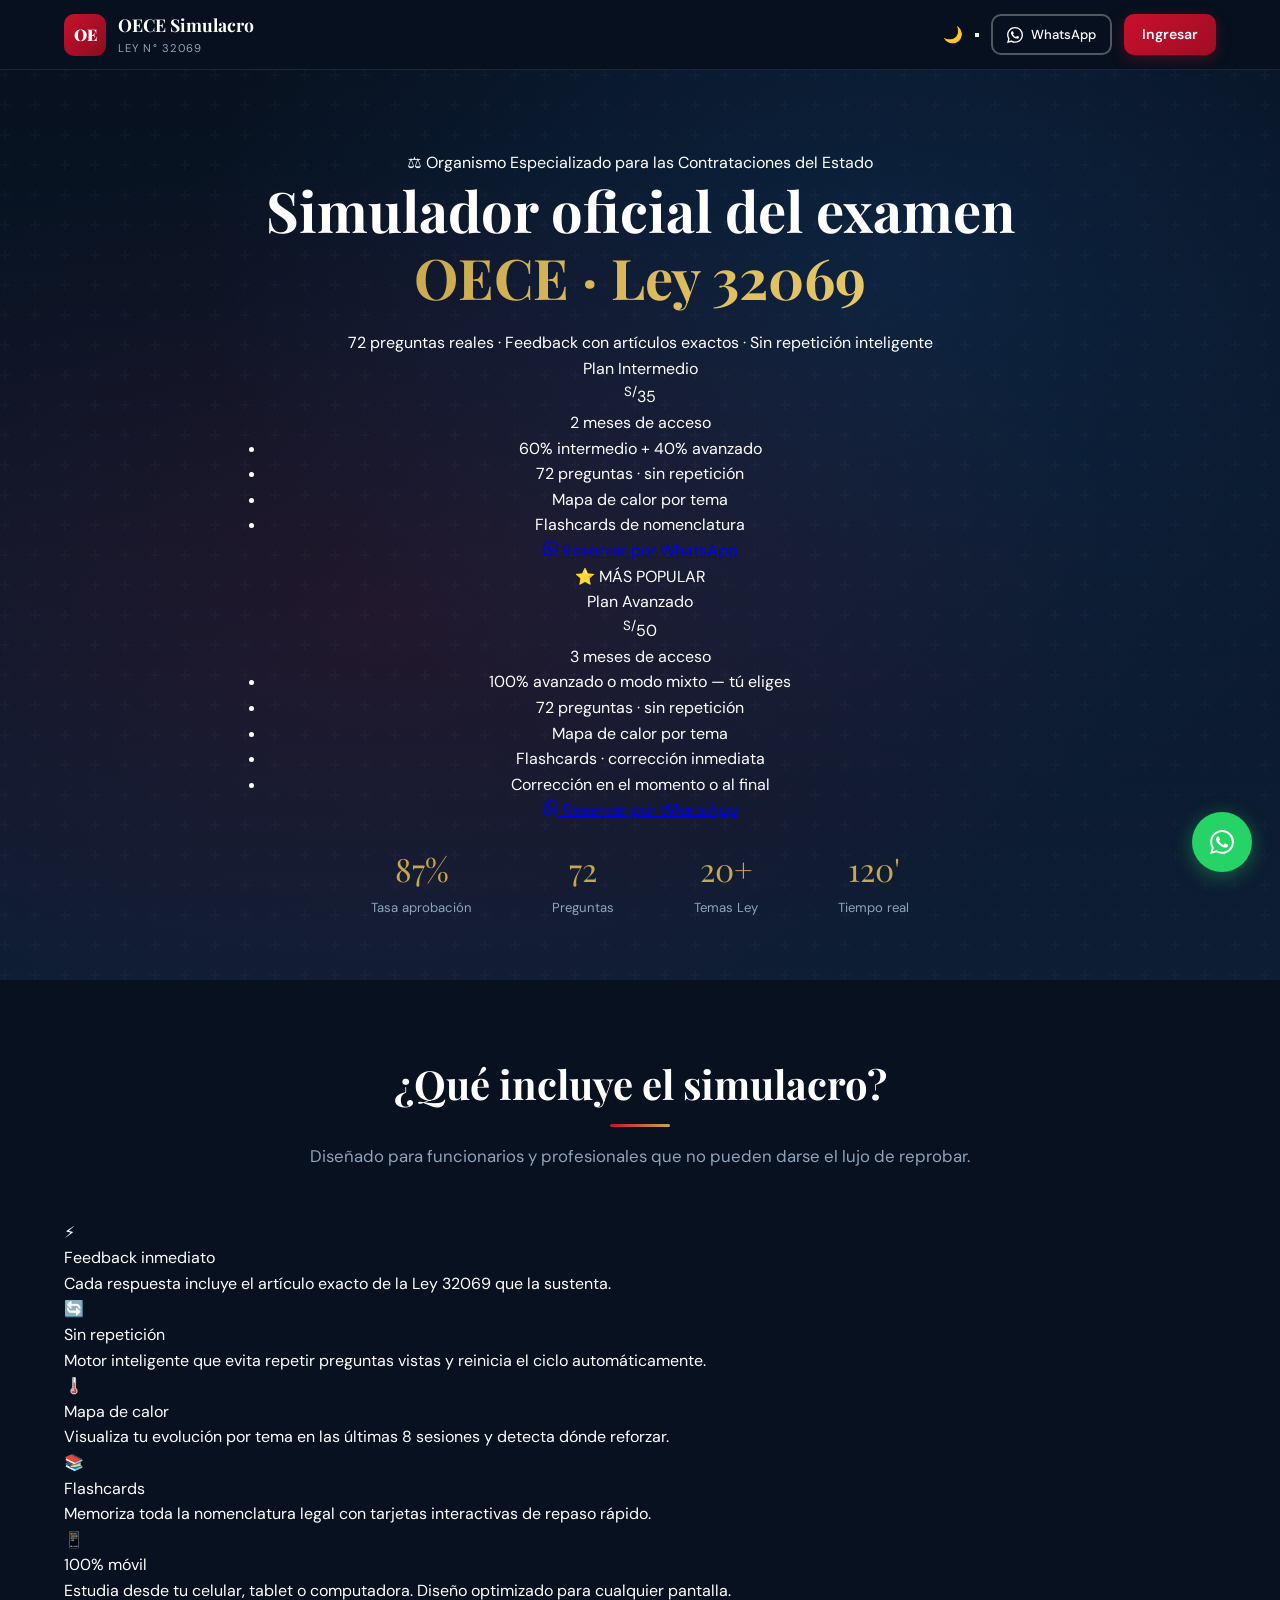
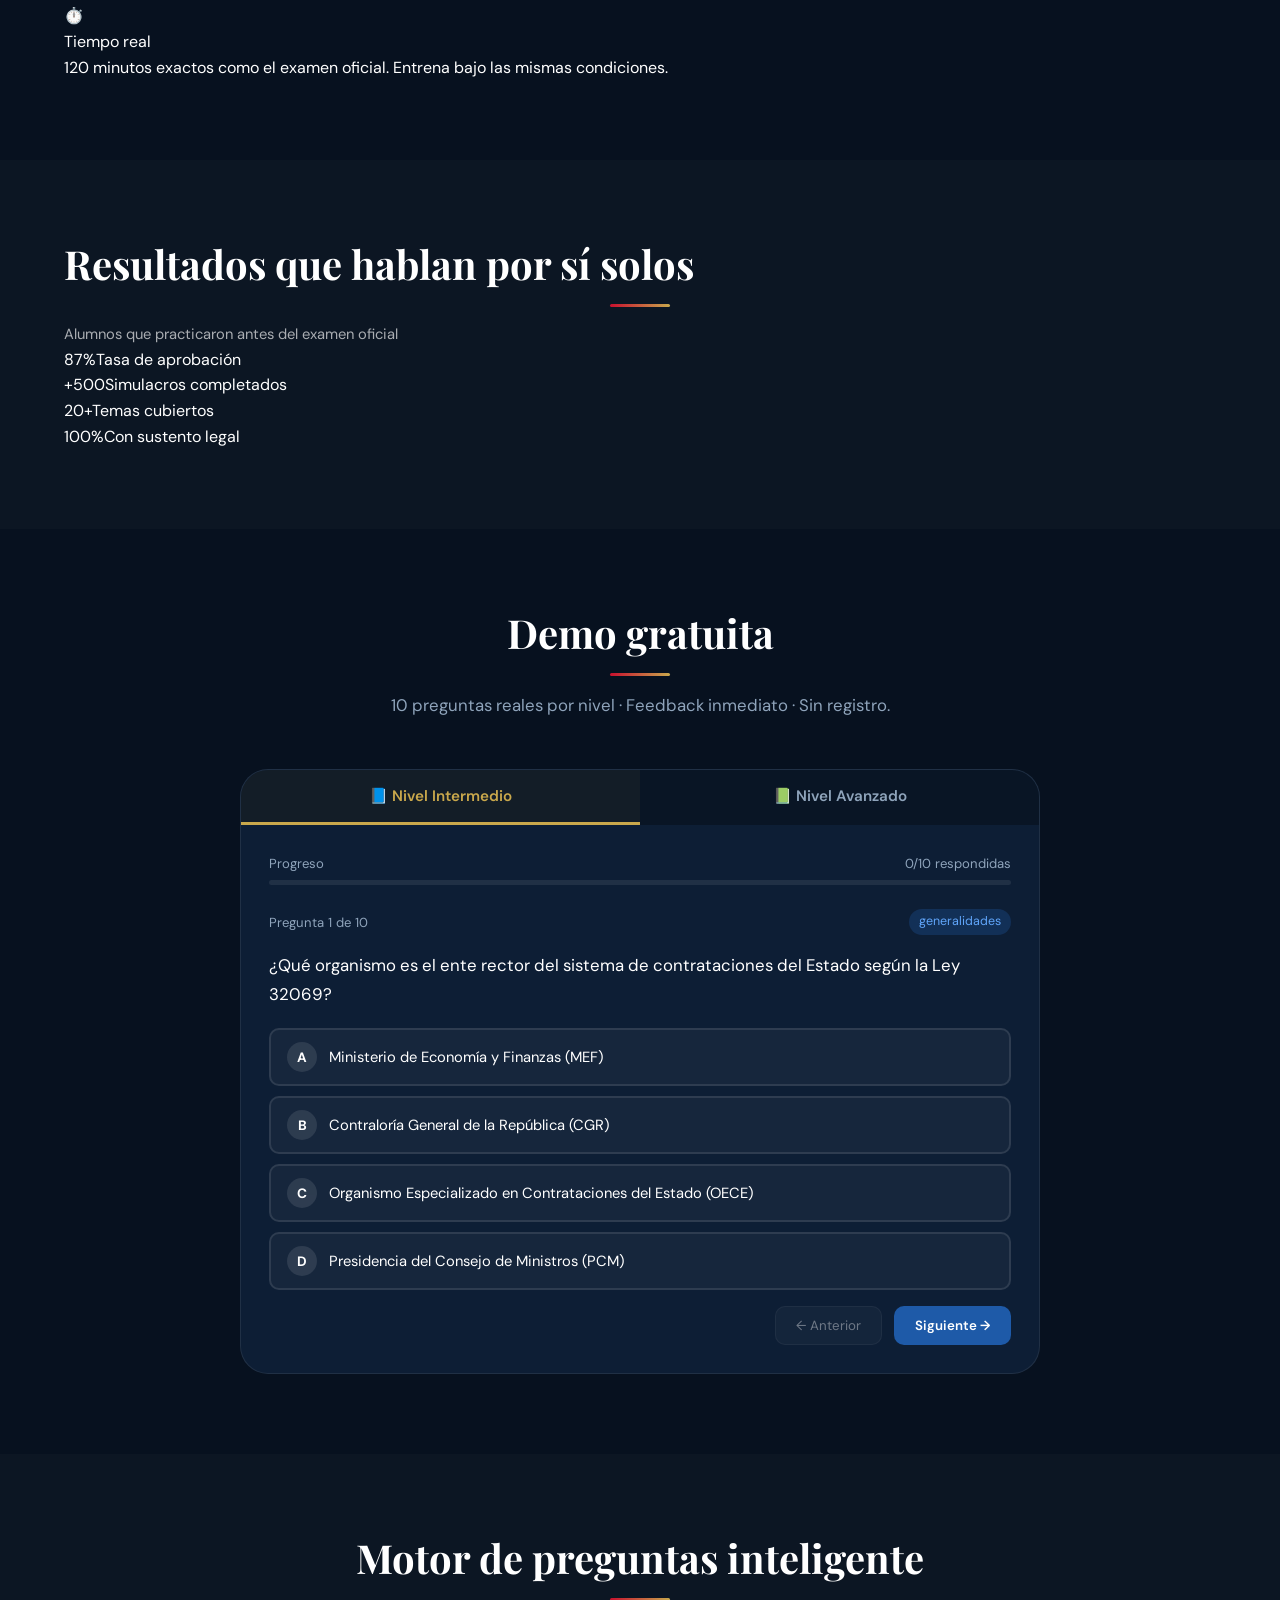
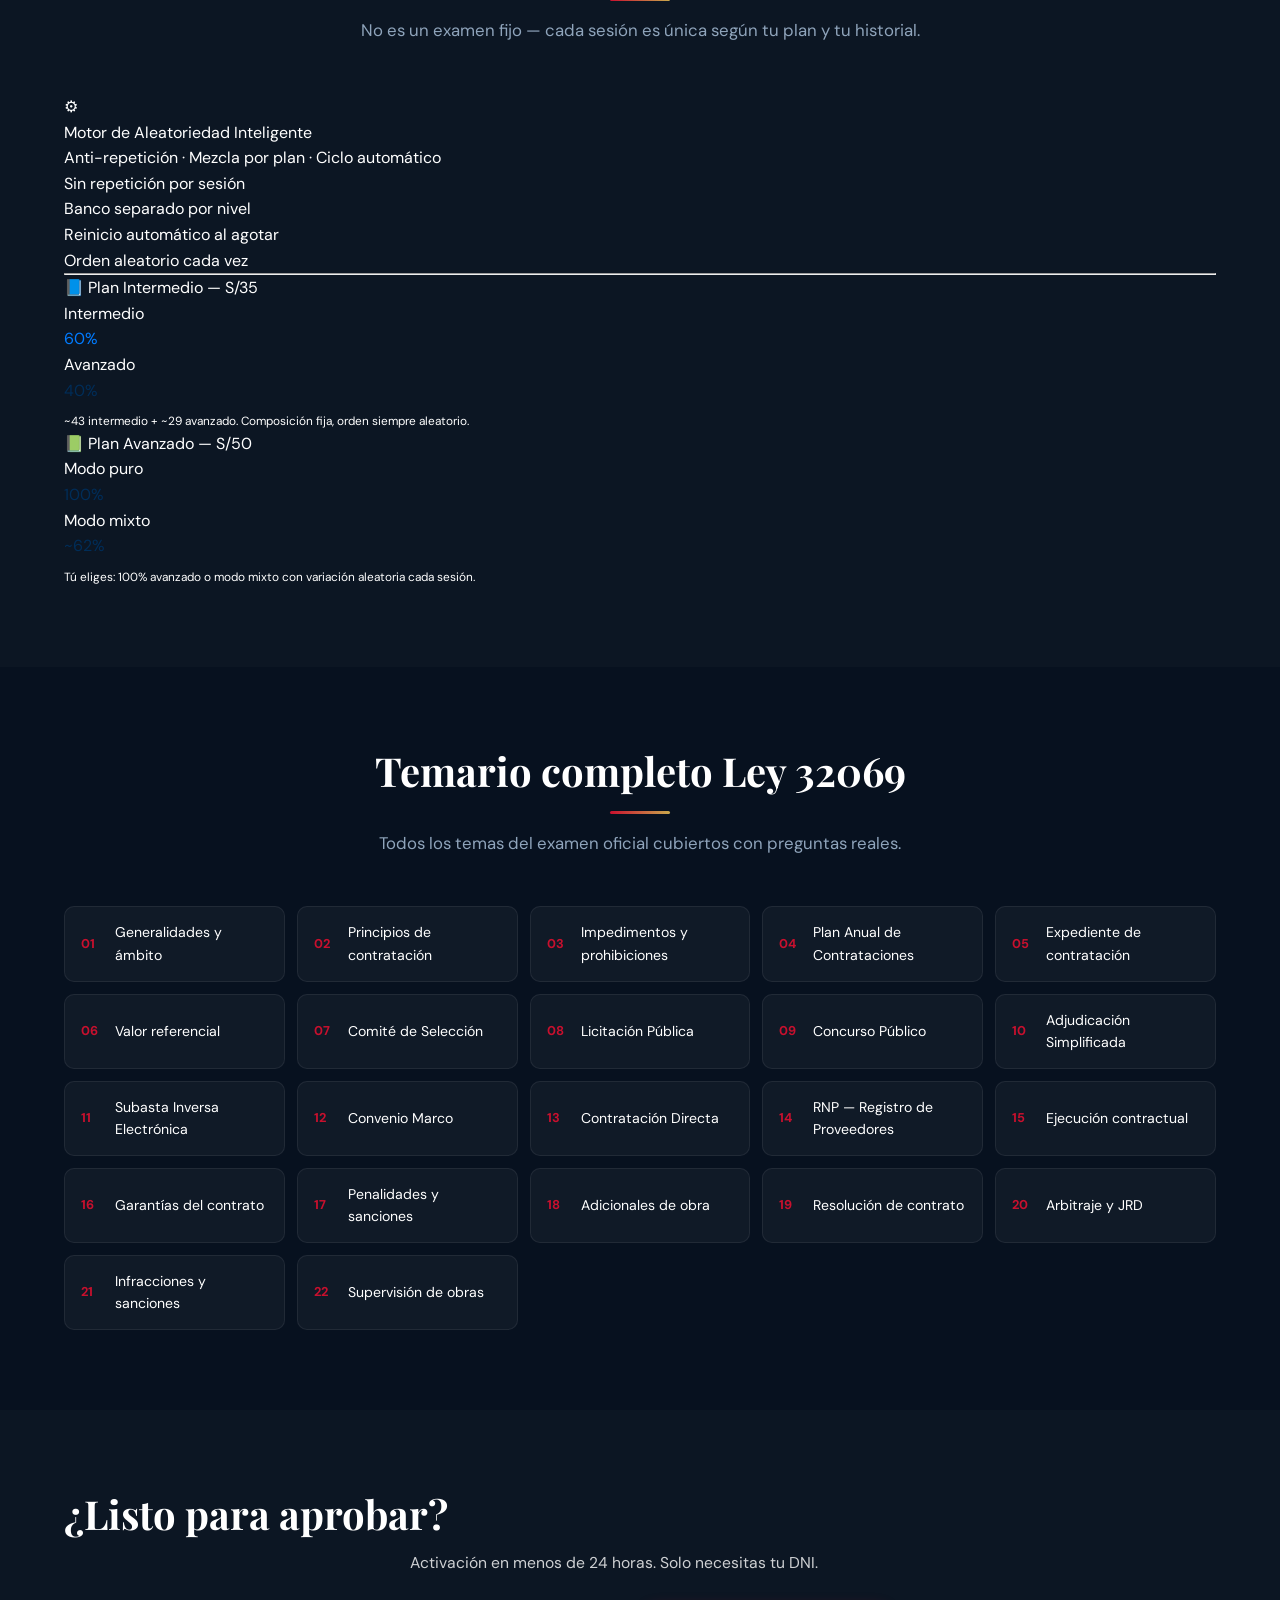
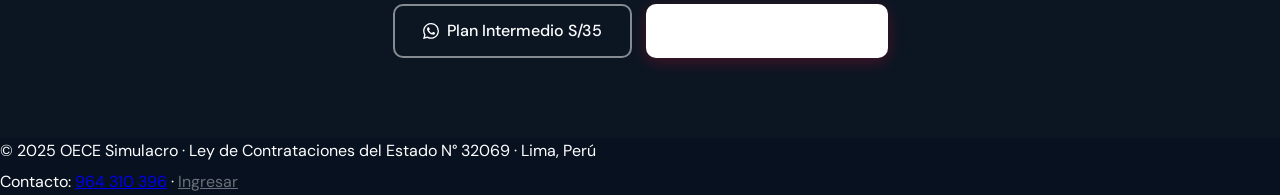
==== commit 9511ac78: "Fix typo in print statement" ====
--- a/index.html
+++ b/index.html
@@ -1,139 +1,11 @@
 <!DOCTYPE html>
-<html lang="es">
+<html lang="es" data-theme="light">
 <head>
   <meta charset="UTF-8" />
   <meta name="viewport" content="width=device-width, initial-scale=1.0" />
-  <title>Simulacro OECE — Ley de Contrataciones 32069</title>
-  <meta name="description" content="Prepárate para el examen de la Ley 32069 con simulacros de 72 preguntas. Más de 1000 casos reales. Niveles Intermedio y Avanzado." />
+  <title>OECE Simulacro — Examen Ley 32069</title>
+  <meta name="description" content="Simulador oficial para el examen de certificación OECE — Ley de Contrataciones del Estado N° 32069. 72 preguntas reales, feedback con artículos exactos." />
   <link rel="stylesheet" href="css/styles.css" />
-  <style>
-    .social-proof {
-      background: linear-gradient(135deg, rgba(200,16,46,0.08), rgba(43,122,224,0.08));
-      border: 1px solid rgba(255,255,255,0.07);
-      border-radius: var(--radius-xl);
-      padding: 36px;
-      text-align: center;
-    }
-    .proof-grid { display: grid; grid-template-columns: repeat(auto-fit, minmax(160px, 1fr)); gap: 24px; margin-top: 28px; }
-    .proof-item { }
-    .proof-num { font-family: var(--font-display); font-size: 2.4rem; color: var(--dorado); display: block; }
-    .proof-label { font-size: 0.85rem; color: var(--gris-suave); }
-    .cta-final {
-      background: linear-gradient(135deg, var(--rojo-oece), var(--azul-claro));
-      border-radius: var(--radius-xl);
-      padding: 60px 40px;
-      text-align: center;
-    }
-    footer {
-      background: var(--azul-marino);
-      border-top: 1px solid rgba(255,255,255,0.07);
-      padding: 24px 5%;
-      text-align: center;
-      color: var(--gris-suave);
-      font-size: 0.85rem;
-    }
-
-    /* Stats inline en hero */
-    .hero-stats-inline {
-      display: grid;
-      grid-template-columns: repeat(4, 1fr);
-      gap: 12px;
-      max-width: 700px;
-      margin: 0 auto 36px;
-    }
-    .hsi-card {
-      background: rgba(255,255,255,0.06);
-      border: 1px solid rgba(255,255,255,0.1);
-      border-radius: var(--radius-lg);
-      padding: 16px 10px;
-      text-align: center;
-      backdrop-filter: blur(6px);
-    }
-    .hsi-num {
-      font-family: var(--font-display);
-      font-size: 1.6rem;
-      color: var(--dorado);
-      display: block;
-      line-height: 1;
-      margin-bottom: 6px;
-    }
-    .hsi-label { font-size: 0.72rem; color: rgba(255,255,255,0.65); line-height: 1.3; }
-
-    /* Motor de aleatoriedad */
-    .motor-box {
-      max-width: 700px;
-      margin: 0 auto;
-      background: linear-gradient(135deg, rgba(201,168,76,0.06), rgba(43,122,224,0.06));
-      border: 1px solid rgba(201,168,76,0.3);
-      border-radius: var(--radius-xl);
-      padding: 28px 32px;
-    }
-    .motor-header {
-      display: flex; align-items: center; gap: 12px; margin-bottom: 20px;
-    }
-    .motor-icon {
-      width: 44px; height: 44px; border-radius: 12px; flex-shrink: 0;
-      background: linear-gradient(135deg, var(--dorado), var(--dorado-claro));
-      display: flex; align-items: center; justify-content: center;
-      font-size: 1.3rem;
-    }
-    .motor-title { font-family: var(--font-display); font-size: 1.1rem; color: var(--dorado); }
-    .motor-sub { font-size: 0.8rem; color: var(--gris-suave); }
-    .motor-pills {
-      display: flex; flex-wrap: wrap; gap: 8px; margin-bottom: 16px;
-    }
-    .motor-pill {
-      display: flex; align-items: center; gap: 6px;
-      background: rgba(255,255,255,0.06);
-      border: 1px solid rgba(255,255,255,0.1);
-      border-radius: 30px;
-      padding: 6px 14px;
-      font-size: 0.8rem; color: rgba(255,255,255,0.85);
-    }
-    .motor-pill-dot {
-      width: 8px; height: 8px; border-radius: 50%; flex-shrink: 0;
-    }
-    .motor-divider {
-      border: none; border-top: 1px solid rgba(255,255,255,0.07); margin: 16px 0;
-    }
-    .motor-planes {
-      display: grid; grid-template-columns: 1fr 1fr; gap: 12px;
-    }
-    .motor-plan {
-      border-radius: var(--radius);
-      padding: 14px 16px;
-    }
-    .motor-plan-int {
-      background: rgba(43,122,224,0.1);
-      border: 1px solid rgba(43,122,224,0.25);
-    }
-    .motor-plan-adv {
-      background: rgba(201,168,76,0.08);
-      border: 1px solid rgba(201,168,76,0.3);
-    }
-    .motor-plan-nombre {
-      font-size: 0.72rem; font-weight: 700; letter-spacing: 0.1em;
-      text-transform: uppercase; margin-bottom: 10px;
-    }
-    .motor-plan-int .motor-plan-nombre { color: #60A5FA; }
-    .motor-plan-adv .motor-plan-nombre { color: var(--dorado); }
-    .motor-bar-row {
-      display: flex; align-items: center; gap: 8px; margin-bottom: 6px;
-    }
-    .motor-bar-label { font-size: 0.72rem; color: var(--gris-suave); width: 60px; flex-shrink: 0; }
-    .motor-bar-track {
-      flex: 1; height: 8px; background: rgba(255,255,255,0.08);
-      border-radius: 10px; overflow: hidden;
-    }
-    .motor-bar-fill { height: 100%; border-radius: 10px; }
-    .motor-bar-pct { font-size: 0.72rem; font-weight: 700; width: 30px; text-align: right; }
-
-    @media (max-width: 480px) {
-      .hero-stats-inline { grid-template-columns: repeat(2, 1fr); }
-      .motor-planes { grid-template-columns: 1fr; }
-      .motor-box { padding: 20px 16px; }
-    }
-  </style>
 </head>
 <body>
 
@@ -143,101 +15,187 @@
     <div class="navbar-logo">OE</div>
     <div>
       <div class="navbar-title">OECE Simulacro</div>
-      <div class="navbar-subtitle">Ley 32069</div>
+      <div class="navbar-subtitle">Ley N° 32069</div>
     </div>
   </a>
   <div class="navbar-actions">
-    <a href="https://wa.me/51964310396?text=Hola,%20quiero%20info%20sobre%20el%20simulacro%20OECE" target="_blank" class="btn-secondary">💬 WhatsApp</a>
-    <a href="login.html" class="btn-primary">Ingresar</a>
+    <span class="theme-icon" id="theme-icon">🌙</span>
+    <button class="theme-toggle" id="theme-toggle" title="Cambiar modo"></button>
+    <a href="https://wa.me/51964310396?text=Hola,%20quiero%20info%20sobre%20el%20simulacro%20OECE" target="_blank" class="btn-secondary" style="font-size:0.82rem; padding:8px 14px;">
+      <svg width="16" height="16" viewBox="0 0 24 24" fill="currentColor"><path d="M17.472 14.382c-.297-.149-1.758-.867-2.03-.967-.273-.099-.471-.148-.67.15-.197.297-.767.966-.94 1.164-.173.199-.347.223-.644.075-.297-.15-1.255-.463-2.39-1.475-.883-.788-1.48-1.761-1.653-2.059-.173-.297-.018-.458.13-.606.134-.133.298-.347.446-.52.149-.174.198-.298.298-.497.099-.198.05-.371-.025-.52-.075-.149-.669-1.612-.916-2.207-.242-.579-.487-.5-.669-.51-.173-.008-.371-.01-.57-.01-.198 0-.52.074-.792.372-.272.297-1.04 1.016-1.04 2.479 0 1.462 1.065 2.875 1.213 3.074.149.198 2.096 3.2 5.077 4.487.709.306 1.262.489 1.694.625.712.227 1.36.195 1.871.118.571-.085 1.758-.719 2.006-1.413.248-.694.248-1.289.173-1.413-.074-.124-.272-.198-.57-.347m-5.421 7.403h-.004a9.87 9.87 0 01-5.031-1.378l-.361-.214-3.741.982.998-3.648-.235-.374a9.86 9.86 0 01-1.51-5.26c.001-5.45 4.436-9.884 9.888-9.884 2.64 0 5.122 1.03 6.988 2.898a9.825 9.825 0 012.893 6.994c-.003 5.45-4.437 9.884-9.885 9.884m8.413-18.297A11.815 11.815 0 0012.05 0C5.495 0 .16 5.335.157 11.892c0 2.096.547 4.142 1.588 5.945L.057 24l6.305-1.654a11.882 11.882 0 005.683 1.448h.005c6.554 0 11.89-5.335 11.893-11.893a11.821 11.821 0 00-3.48-8.413z"/></svg>
+      WhatsApp
+    </a>
+    <a href="login.html" class="btn-primary" style="font-size:0.88rem; padding:9px 18px;">Ingresar</a>
   </div>
 </nav>
 
-<!-- HERO — planes visibles de inmediato + texto directo -->
+<!-- HERO -->
 <section class="hero-section">
-  <div style="position:relative; z-index:1; max-width:880px; margin:0 auto;">
-
-    <!-- Badge -->
-    <div class="hero-badge">⚖️ Ley de Contrataciones del Estado N° 32069</div>
-
-    <!-- Título corto -->
-    <h1 class="hero-title" style="margin-top:16px;">
-      El simulacro que te lleva<br>
-      a <span class="gradient-text">aprobar la certificación</span>
+  <div style="position:relative; z-index:1; max-width:860px; margin:0 auto; text-align:center;">
+
+    <div class="hero-eyebrow">
+      ⚖️ Organismo Especializado para las Contrataciones del Estado
+    </div>
+
+    <h1 class="hero-title">
+      Simulador oficial del examen<br>
+      <span class="gradient-text">OECE · Ley 32069</span>
     </h1>
-    <p class="hero-subtitle" style="margin-bottom:32px;">
-      72 preguntas · Casos reales · Feedback con artículos exactos de la Ley.
+    <p class="hero-tagline">
+      72 preguntas reales · Feedback con artículos exactos · Sin repetición inteligente
     </p>
 
-    <!-- PLANES directamente aquí -->
-    <div class="planes-grid" style="margin-bottom:32px;">
-
-      <div class="plan-card">
-        <div class="plan-nombre">Plan Intermedio</div>
-        <div class="plan-precio"><span>S/</span>35</div>
-        <div class="plan-duracion">2 meses de acceso</div>
-        <ul class="plan-features">
+    <!-- Planes compactos -->
+    <div class="hero-planes">
+
+      <div class="hero-plan">
+        <div class="hero-plan-name">Plan Intermedio</div>
+        <div class="hero-plan-price"><sup>S/</sup>35</div>
+        <div class="hero-plan-dur">2 meses de acceso</div>
+        <ul class="hero-plan-feats">
           <li>60% intermedio + 40% avanzado</li>
           <li>72 preguntas · sin repetición</li>
           <li>Mapa de calor por tema</li>
-          <li>Flashcards + citas legales</li>
+          <li>Flashcards de nomenclatura</li>
         </ul>
-        <a href="https://wa.me/51964310396?text=Hola,%20quiero%20el%20Plan%20Intermedio%20S/35%20-%20Ley%2032069" target="_blank" class="btn-secondary" style="width:100%; justify-content:center;">
-          💬 Inscribirme ahora
+        <a href="https://wa.me/51964310396?text=Hola,%20quiero%20el%20Plan%20Intermedio%20S/35%20-%20Ley%2032069"
+           target="_blank" class="hero-plan-cta cta-outline">
+          <svg width="15" height="15" viewBox="0 0 24 24" fill="currentColor"><path d="M17.472 14.382c-.297-.149-1.758-.867-2.03-.967-.273-.099-.471-.148-.67.15-.197.297-.767.966-.94 1.164-.173.199-.347.223-.644.075-.297-.15-1.255-.463-2.39-1.475-.883-.788-1.48-1.761-1.653-2.059-.173-.297-.018-.458.13-.606.134-.133.298-.347.446-.52.149-.174.198-.298.298-.497.099-.198.05-.371-.025-.52-.075-.149-.669-1.612-.916-2.207-.242-.579-.487-.5-.669-.51-.173-.008-.371-.01-.57-.01-.198 0-.52.074-.792.372-.272.297-1.04 1.016-1.04 2.479 0 1.462 1.065 2.875 1.213 3.074.149.198 2.096 3.2 5.077 4.487.709.306 1.262.489 1.694.625.712.227 1.36.195 1.871.118.571-.085 1.758-.719 2.006-1.413.248-.694.248-1.289.173-1.413-.074-.124-.272-.198-.57-.347m-5.421 7.403h-.004a9.87 9.87 0 01-5.031-1.378l-.361-.214-3.741.982.998-3.648-.235-.374a9.86 9.86 0 01-1.51-5.26c.001-5.45 4.436-9.884 9.888-9.884 2.64 0 5.122 1.03 6.988 2.898a9.825 9.825 0 012.893 6.994c-.003 5.45-4.437 9.884-9.885 9.884m8.413-18.297A11.815 11.815 0 0012.05 0C5.495 0 .16 5.335.157 11.892c0 2.096.547 4.142 1.588 5.945L.057 24l6.305-1.654a11.882 11.882 0 005.683 1.448h.005c6.554 0 11.89-5.335 11.893-11.893a11.821 11.821 0 00-3.48-8.413z"/></svg>
+          Reservar por WhatsApp
         </a>
       </div>
 
-      <div class="plan-card featured">
-        <div class="plan-badge">⭐ MÁS POPULAR</div>
-        <div class="plan-nombre">Plan Avanzado</div>
-        <div class="plan-precio"><span>S/</span>50</div>
-        <div class="plan-duracion">3 meses de acceso</div>
-        <ul class="plan-features">
+      <div class="hero-plan featured">
+        <div class="hero-plan-badge">⭐ MÁS POPULAR</div>
+        <div class="hero-plan-name">Plan Avanzado</div>
+        <div class="hero-plan-price"><sup>S/</sup>50</div>
+        <div class="hero-plan-dur">3 meses de acceso</div>
+        <ul class="hero-plan-feats">
           <li>100% avanzado o modo mixto — tú eliges</li>
           <li>72 preguntas · sin repetición</li>
           <li>Mapa de calor por tema</li>
-          <li>Flashcards + citas legales</li>
+          <li>Flashcards · corrección inmediata</li>
           <li>Corrección en el momento o al final</li>
         </ul>
-        <a href="https://wa.me/51964310396?text=Hola,%20quiero%20el%20Plan%20Avanzado%20S/50%20-%20Ley%2032069" target="_blank" class="btn-gold" style="width:100%; justify-content:center;">
-          💬 Inscribirme ahora
+        <a href="https://wa.me/51964310396?text=Hola,%20quiero%20el%20Plan%20Avanzado%20S/50%20-%20Ley%2032069"
+           target="_blank" class="hero-plan-cta cta-solid">
+          <svg width="15" height="15" viewBox="0 0 24 24" fill="currentColor"><path d="M17.472 14.382c-.297-.149-1.758-.867-2.03-.967-.273-.099-.471-.148-.67.15-.197.297-.767.966-.94 1.164-.173.199-.347.223-.644.075-.297-.15-1.255-.463-2.39-1.475-.883-.788-1.48-1.761-1.653-2.059-.173-.297-.018-.458.13-.606.134-.133.298-.347.446-.52.149-.174.198-.298.298-.497.099-.198.05-.371-.025-.52-.075-.149-.669-1.612-.916-2.207-.242-.579-.487-.5-.669-.51-.173-.008-.371-.01-.57-.01-.198 0-.52.074-.792.372-.272.297-1.04 1.016-1.04 2.479 0 1.462 1.065 2.875 1.213 3.074.149.198 2.096 3.2 5.077 4.487.709.306 1.262.489 1.694.625.712.227 1.36.195 1.871.118.571-.085 1.758-.719 2.006-1.413.248-.694.248-1.289.173-1.413-.074-.124-.272-.198-.57-.347m-5.421 7.403h-.004a9.87 9.87 0 01-5.031-1.378l-.361-.214-3.741.982.998-3.648-.235-.374a9.86 9.86 0 01-1.51-5.26c.001-5.45 4.436-9.884 9.888-9.884 2.64 0 5.122 1.03 6.988 2.898a9.825 9.825 0 012.893 6.994c-.003 5.45-4.437 9.884-9.885 9.884m8.413-18.297A11.815 11.815 0 0012.05 0C5.495 0 .16 5.335.157 11.892c0 2.096.547 4.142 1.588 5.945L.057 24l6.305-1.654a11.882 11.882 0 005.683 1.448h.005c6.554 0 11.89-5.335 11.893-11.893a11.821 11.821 0 00-3.48-8.413z"/></svg>
+          Reservar por WhatsApp
         </a>
       </div>
 
     </div>
 
-    <!-- Stats debajo de los planes -->
-    <div class="hero-stats-inline">
-      <div class="hsi-card">
-        <span class="hsi-num">87%</span>
-        <span class="hsi-label">Tasa de aprobación</span>
-      </div>
-      <div class="hsi-card">
-        <span class="hsi-num">+1,000</span>
-        <span class="hsi-label">Casos reales</span>
-      </div>
-      <div class="hsi-card">
-        <span class="hsi-num">20+</span>
-        <span class="hsi-label">Temas de la Ley</span>
-      </div>
-      <div class="hsi-card">
-        <span class="hsi-num">100%</span>
-        <span class="hsi-label">Con sustento legal</span>
-      </div>
-    </div>
-
-    <div class="hero-cta-group" style="margin-top:28px; margin-bottom:0;">
-      <a href="#demo" class="btn-secondary" style="font-size:1rem;">Ver demo gratis →</a>
-    </div>
-
-  </div>
-</section>
-
-<!-- MOTOR DE ALEATORIEDAD -->
-<section class="section" id="motor">
-  <h2 class="section-title">¿Cómo funciona el motor de preguntas?</h2>
+    <!-- Mini stats -->
+    <div class="hero-stats">
+      <div class="hero-stat">
+        <span class="hero-stat-num">87%</span>
+        <span class="hero-stat-label">Tasa aprobación</span>
+      </div>
+      <div class="hero-stat-divider"></div>
+      <div class="hero-stat">
+        <span class="hero-stat-num">72</span>
+        <span class="hero-stat-label">Preguntas</span>
+      </div>
+      <div class="hero-stat-divider"></div>
+      <div class="hero-stat">
+        <span class="hero-stat-num">20+</span>
+        <span class="hero-stat-label">Temas Ley</span>
+      </div>
+      <div class="hero-stat-divider"></div>
+      <div class="hero-stat">
+        <span class="hero-stat-num">120'</span>
+        <span class="hero-stat-label">Tiempo real</span>
+      </div>
+    </div>
+
+  </div>
+</section>
+
+<!-- FEATURES -->
+<section class="section">
+  <h2 class="section-title">¿Qué incluye el simulacro?</h2>
   <div class="divider-gold"></div>
-  <p class="section-sub">No es un examen fijo. Cada simulacro es único — el sistema elige y mezcla inteligentemente según tu plan.</p>
-
+  <p class="section-sub">Diseñado para funcionarios y profesionales que no pueden darse el lujo de reprobar.</p>
+  <div class="features-grid">
+    <div class="feature-card">
+      <div class="feature-icon">⚡</div>
+      <div class="feature-title">Feedback inmediato</div>
+      <div class="feature-desc">Cada respuesta incluye el artículo exacto de la Ley 32069 que la sustenta.</div>
+    </div>
+    <div class="feature-card">
+      <div class="feature-icon">🔄</div>
+      <div class="feature-title">Sin repetición</div>
+      <div class="feature-desc">Motor inteligente que evita repetir preguntas vistas y reinicia el ciclo automáticamente.</div>
+    </div>
+    <div class="feature-card">
+      <div class="feature-icon">🌡️</div>
+      <div class="feature-title">Mapa de calor</div>
+      <div class="feature-desc">Visualiza tu evolución por tema en las últimas 8 sesiones y detecta dónde reforzar.</div>
+    </div>
+    <div class="feature-card">
+      <div class="feature-icon">📚</div>
+      <div class="feature-title">Flashcards</div>
+      <div class="feature-desc">Memoriza toda la nomenclatura legal con tarjetas interactivas de repaso rápido.</div>
+    </div>
+    <div class="feature-card">
+      <div class="feature-icon">📱</div>
+      <div class="feature-title">100% móvil</div>
+      <div class="feature-desc">Estudia desde tu celular, tablet o computadora. Diseño optimizado para cualquier pantalla.</div>
+    </div>
+    <div class="feature-card">
+      <div class="feature-icon">⏱️</div>
+      <div class="feature-title">Tiempo real</div>
+      <div class="feature-desc">120 minutos exactos como el examen oficial. Entrena bajo las mismas condiciones.</div>
+    </div>
+  </div>
+</section>
+
+<!-- SOCIAL PROOF -->
+<section class="section section-alt">
+  <div class="social-proof">
+    <h2>Resultados que hablan por sí solos</h2>
+    <div class="divider-gold"></div>
+    <p style="color:rgba(255,255,255,0.65); font-size:0.92rem; margin-top:0;">Alumnos que practicaron antes del examen oficial</p>
+    <div class="proof-grid">
+      <div><span class="proof-num">87%</span><span class="proof-label">Tasa de aprobación</span></div>
+      <div><span class="proof-num">+500</span><span class="proof-label">Simulacros completados</span></div>
+      <div><span class="proof-num">20+</span><span class="proof-label">Temas cubiertos</span></div>
+      <div><span class="proof-num">100%</span><span class="proof-label">Con sustento legal</span></div>
+    </div>
+  </div>
+</section>
+
+<!-- DEMO -->
+<section class="section" id="demo">
+  <h2 class="section-title">Demo gratuita</h2>
+  <div class="divider-gold"></div>
+  <p class="section-sub">10 preguntas reales por nivel · Feedback inmediato · Sin registro.</p>
+  <div class="demo-container">
+    <div class="demo-tabs">
+      <button class="demo-tab-btn active" id="demo-tab-intermedio">📘 Nivel Intermedio</button>
+      <button class="demo-tab-btn" id="demo-tab-avanzado">📗 Nivel Avanzado</button>
+    </div>
+    <div class="demo-body">
+      <div class="demo-progress-bar-wrap">
+        <div class="demo-progress-info">
+          <span>Progreso</span>
+          <span id="demo-progress-label">0/10 respondidas</span>
+        </div>
+        <div class="demo-progress-track"><div id="demo-progress-bar"></div></div>
+      </div>
+      <div id="demo-pregunta-container">
+        <p style="text-align:center; padding:40px; color:var(--text-soft);">Cargando preguntas...</p>
+      </div>
+    </div>
+  </div>
+</section>
+
+<!-- MOTOR -->
+<section class="section section-alt" id="motor">
+  <h2 class="section-title">Motor de preguntas inteligente</h2>
+  <div class="divider-gold"></div>
+  <p class="section-sub">No es un examen fijo — cada sesión es única según tu plan y tu historial.</p>
   <div class="motor-box">
     <div class="motor-header">
       <div class="motor-icon">⚙️</div>
@@ -247,10 +205,10 @@
       </div>
     </div>
     <div class="motor-pills">
-      <div class="motor-pill"><div class="motor-pill-dot" style="background:var(--verde);"></div> Sin repetición por sesión</div>
-      <div class="motor-pill"><div class="motor-pill-dot" style="background:var(--dorado);"></div> Banco separado por nivel</div>
-      <div class="motor-pill"><div class="motor-pill-dot" style="background:var(--azul-bright);"></div> Reinicio automático al agotar</div>
-      <div class="motor-pill"><div class="motor-pill-dot" style="background:var(--rojo-oece);"></div> Orden aleatorio cada vez</div>
+      <div class="motor-pill"><div class="motor-pill-dot" style="background:#10B981;"></div>Sin repetición por sesión</div>
+      <div class="motor-pill"><div class="motor-pill-dot" style="background:#007BFF;"></div>Banco separado por nivel</div>
+      <div class="motor-pill"><div class="motor-pill-dot" style="background:#002D58;"></div>Reinicio automático al agotar</div>
+      <div class="motor-pill"><div class="motor-pill-dot" style="background:#C8191E;"></div>Orden aleatorio cada vez</div>
     </div>
     <hr class="motor-divider">
     <div class="motor-planes">
@@ -258,129 +216,111 @@
         <div class="motor-plan-nombre">📘 Plan Intermedio — S/35</div>
         <div class="motor-bar-row">
           <span class="motor-bar-label">Intermedio</span>
-          <div class="motor-bar-track"><div class="motor-bar-fill" style="width:60%; background:rgba(96,165,250,0.8);"></div></div>
-          <span class="motor-bar-pct" style="color:#60A5FA;">60%</span>
+          <div class="motor-bar-track"><div class="motor-bar-fill" style="width:60%; background:#007BFF;"></div></div>
+          <span class="motor-bar-pct" style="color:#007BFF;">60%</span>
         </div>
         <div class="motor-bar-row">
           <span class="motor-bar-label">Avanzado</span>
-          <div class="motor-bar-track"><div class="motor-bar-fill" style="width:40%; background:rgba(201,168,76,0.7);"></div></div>
-          <span class="motor-bar-pct" style="color:var(--dorado);">40%</span>
-        </div>
-        <p style="font-size:0.75rem; color:var(--gris-suave); margin-top:10px; line-height:1.5;">~43 preguntas intermedio + ~29 avanzado. Composición fija, orden siempre aleatorio.</p>
+          <div class="motor-bar-track"><div class="motor-bar-fill" style="width:40%; background:#002D58;"></div></div>
+          <span class="motor-bar-pct" style="color:#002D58;">40%</span>
+        </div>
+        <p style="font-size:0.74rem; color:var(--text-soft); margin-top:10px; line-height:1.5;">~43 intermedio + ~29 avanzado. Composición fija, orden siempre aleatorio.</p>
       </div>
       <div class="motor-plan motor-plan-adv">
         <div class="motor-plan-nombre">📗 Plan Avanzado — S/50</div>
         <div class="motor-bar-row">
           <span class="motor-bar-label">Modo puro</span>
-          <div class="motor-bar-track"><div class="motor-bar-fill" style="width:100%; background:rgba(201,168,76,0.8);"></div></div>
-          <span class="motor-bar-pct" style="color:var(--dorado);">100%</span>
+          <div class="motor-bar-track"><div class="motor-bar-fill" style="width:100%; background:#002D58;"></div></div>
+          <span class="motor-bar-pct" style="color:#002D58;">100%</span>
         </div>
         <div class="motor-bar-row">
           <span class="motor-bar-label">Modo mixto</span>
-          <div class="motor-bar-track"><div class="motor-bar-fill" style="width:62%; background:rgba(201,168,76,0.5);"></div></div>
-          <span class="motor-bar-pct" style="color:var(--dorado-claro);">~62%</span>
-        </div>
-        <p style="font-size:0.75rem; color:var(--gris-suave); margin-top:10px; line-height:1.5;">Tú eliges: 72 preguntas 100% avanzado, o modo mixto con variación aleatoria cada sesión.</p>
-      </div>
-    </div>
-  </div>
-</section>
-
-<!-- SOCIAL PROOF -->
-<section class="section section-alt" id="stats">
-  <div class="social-proof">
-    <h2>Resultados que hablan por sí solos</h2>
-    <div class="divider-gold"></div>
-    <p class="section-sub" style="margin-bottom:0;">Alumnos que practicaron con nuestro simulacro antes del examen oficial</p>
-    <div class="proof-grid">
-      <div class="proof-item"><span class="proof-num">87%</span><span class="proof-label">Tasa de aprobación</span></div>
-      <div class="proof-item"><span class="proof-num">+500</span><span class="proof-label">Simulacros completados</span></div>
-      <div class="proof-item"><span class="proof-num">20+</span><span class="proof-label">Temas de la Ley 32069</span></div>
-      <div class="proof-item"><span class="proof-num">100%</span><span class="proof-label">Preguntas con sustento legal</span></div>
-    </div>
-  </div>
-</section>
-
-<!-- DEMO INTERACTIVA -->
-<section class="section" id="demo">
-  <h2 class="section-title">Demo interactiva gratuita</h2>
+          <div class="motor-bar-track"><div class="motor-bar-fill" style="width:62%; background:rgba(0,45,88,0.5);"></div></div>
+          <span class="motor-bar-pct" style="color:#002D58;">~62%</span>
+        </div>
+        <p style="font-size:0.74rem; color:var(--text-soft); margin-top:10px; line-height:1.5;">Tú eliges: 100% avanzado o modo mixto con variación aleatoria cada sesión.</p>
+      </div>
+    </div>
+  </div>
+</section>
+
+<!-- TEMARIOS -->
+<section class="section" id="temarios">
+  <h2 class="section-title">Temario completo Ley 32069</h2>
   <div class="divider-gold"></div>
-  <p class="section-sub">10 preguntas por nivel con feedback y sustento legal inmediato. Sin registro.</p>
-
-  <div class="demo-container">
-    <div class="demo-tabs">
-      <button class="demo-tab-btn active" id="demo-tab-intermedio">📘 Nivel Intermedio</button>
-      <button class="demo-tab-btn" id="demo-tab-avanzado">📗 Nivel Avanzado</button>
-    </div>
-    <div class="demo-body">
-      <div class="demo-progress-bar-wrap">
-        <div class="demo-progress-info">
-          <span>Progreso</span>
-          <span id="demo-progress-label">0/10 respondidas</span>
-        </div>
-        <div class="demo-progress-track">
-          <div id="demo-progress-bar"></div>
-        </div>
-      </div>
-      <div id="demo-pregunta-container">
-        <p style="text-align:center; color:var(--gris-suave); padding:40px;">Cargando preguntas...</p>
-      </div>
-    </div>
-  </div>
-</section>
-
-<!-- TEMARIOS -->
-<section class="section section-alt" id="temarios">
-  <h2 class="section-title">Temario completo</h2>
-  <div class="divider-gold"></div>
-  <p class="section-sub">Todos los temas de la Ley 32069 cubiertos con preguntas reales.</p>
+  <p class="section-sub">Todos los temas del examen oficial cubiertos con preguntas reales.</p>
   <div class="temarios-grid">
-    <div class="temario-item"><span class="temario-num">01</span> Generalidades y ámbito de aplicación</div>
-    <div class="temario-item"><span class="temario-num">02</span> Principios de la contratación</div>
-    <div class="temario-item"><span class="temario-num">03</span> Impedimentos y prohibiciones</div>
-    <div class="temario-item"><span class="temario-num">04</span> Plan Anual de Contrataciones (PAC)</div>
-    <div class="temario-item"><span class="temario-num">05</span> Expediente de contratación</div>
-    <div class="temario-item"><span class="temario-num">06</span> Valor referencial y estudio de mercado</div>
-    <div class="temario-item"><span class="temario-num">07</span> Comité de Selección</div>
-    <div class="temario-item"><span class="temario-num">08</span> Licitación Pública</div>
-    <div class="temario-item"><span class="temario-num">09</span> Concurso Público</div>
-    <div class="temario-item"><span class="temario-num">10</span> Adjudicación Simplificada</div>
-    <div class="temario-item"><span class="temario-num">11</span> Subasta Inversa Electrónica</div>
-    <div class="temario-item"><span class="temario-num">12</span> Convenio Marco</div>
-    <div class="temario-item"><span class="temario-num">13</span> Contratación Directa</div>
-    <div class="temario-item"><span class="temario-num">14</span> Registro Nacional de Proveedores</div>
-    <div class="temario-item"><span class="temario-num">15</span> Ejecución contractual</div>
-    <div class="temario-item"><span class="temario-num">16</span> Garantías del contrato</div>
-    <div class="temario-item"><span class="temario-num">17</span> Penalidades y sanciones</div>
-    <div class="temario-item"><span class="temario-num">18</span> Adicionales de obra</div>
-    <div class="temario-item"><span class="temario-num">19</span> Resolución de contrato</div>
-    <div class="temario-item"><span class="temario-num">20</span> Arbitraje y JRD (Dispute Board)</div>
-    <div class="temario-item"><span class="temario-num">21</span> Infracciones y sanciones</div>
-    <div class="temario-item"><span class="temario-num">22</span> Supervisión de obras</div>
+    <div class="temario-item"><span class="temario-num">01</span>Generalidades y ámbito</div>
+    <div class="temario-item"><span class="temario-num">02</span>Principios de contratación</div>
+    <div class="temario-item"><span class="temario-num">03</span>Impedimentos y prohibiciones</div>
+    <div class="temario-item"><span class="temario-num">04</span>Plan Anual de Contrataciones</div>
+    <div class="temario-item"><span class="temario-num">05</span>Expediente de contratación</div>
+    <div class="temario-item"><span class="temario-num">06</span>Valor referencial</div>
+    <div class="temario-item"><span class="temario-num">07</span>Comité de Selección</div>
+    <div class="temario-item"><span class="temario-num">08</span>Licitación Pública</div>
+    <div class="temario-item"><span class="temario-num">09</span>Concurso Público</div>
+    <div class="temario-item"><span class="temario-num">10</span>Adjudicación Simplificada</div>
+    <div class="temario-item"><span class="temario-num">11</span>Subasta Inversa Electrónica</div>
+    <div class="temario-item"><span class="temario-num">12</span>Convenio Marco</div>
+    <div class="temario-item"><span class="temario-num">13</span>Contratación Directa</div>
+    <div class="temario-item"><span class="temario-num">14</span>RNP — Registro de Proveedores</div>
+    <div class="temario-item"><span class="temario-num">15</span>Ejecución contractual</div>
+    <div class="temario-item"><span class="temario-num">16</span>Garantías del contrato</div>
+    <div class="temario-item"><span class="temario-num">17</span>Penalidades y sanciones</div>
+    <div class="temario-item"><span class="temario-num">18</span>Adicionales de obra</div>
+    <div class="temario-item"><span class="temario-num">19</span>Resolución de contrato</div>
+    <div class="temario-item"><span class="temario-num">20</span>Arbitraje y JRD</div>
+    <div class="temario-item"><span class="temario-num">21</span>Infracciones y sanciones</div>
+    <div class="temario-item"><span class="temario-num">22</span>Supervisión de obras</div>
   </div>
 </section>
 
 <!-- CTA FINAL -->
-<section class="section">
+<section class="section section-alt">
   <div class="cta-final">
-    <h2 style="margin-bottom:16px;">¿Listo para aprobar?</h2>
-    <p style="font-size:1.1rem; opacity:0.9; max-width:500px; margin:0 auto 32px; line-height:1.7;">
-      Escríbenos ahora y te activamos tu cuenta en menos de 24 horas. Solo necesitas tu DNI.
+    <h2 style="margin-bottom:12px; color:#fff;">¿Listo para aprobar?</h2>
+    <p style="color:rgba(255,255,255,0.8); font-size:0.98rem; max-width:460px; margin:0 auto 28px; line-height:1.7;">
+      Activación en menos de 24 horas. Solo necesitas tu DNI.
     </p>
-    <a href="https://wa.me/51964310396?text=Hola,%20quiero%20inscribirme%20al%20simulacro%20OECE%20Ley%2032069"
-       target="_blank" class="btn-gold" style="font-size:1.15rem; padding:18px 44px;">
-      💬 Escribir al WhatsApp ahora
-    </a>
+    <div style="display:flex; gap:14px; justify-content:center; flex-wrap:wrap;">
+      <a href="https://wa.me/51964310396?text=Hola,%20quiero%20el%20Plan%20Intermedio%20S/35%20-%20Ley%2032069" target="_blank" class="btn-secondary" style="border-color:rgba(255,255,255,0.5); color:#fff;">
+        <svg width="16" height="16" viewBox="0 0 24 24" fill="currentColor"><path d="M17.472 14.382c-.297-.149-1.758-.867-2.03-.967-.273-.099-.471-.148-.67.15-.197.297-.767.966-.94 1.164-.173.199-.347.223-.644.075-.297-.15-1.255-.463-2.39-1.475-.883-.788-1.48-1.761-1.653-2.059-.173-.297-.018-.458.13-.606.134-.133.298-.347.446-.52.149-.174.198-.298.298-.497.099-.198.05-.371-.025-.52-.075-.149-.669-1.612-.916-2.207-.242-.579-.487-.5-.669-.51-.173-.008-.371-.01-.57-.01-.198 0-.52.074-.792.372-.272.297-1.04 1.016-1.04 2.479 0 1.462 1.065 2.875 1.213 3.074.149.198 2.096 3.2 5.077 4.487.709.306 1.262.489 1.694.625.712.227 1.36.195 1.871.118.571-.085 1.758-.719 2.006-1.413.248-.694.248-1.289.173-1.413-.074-.124-.272-.198-.57-.347m-5.421 7.403h-.004a9.87 9.87 0 01-5.031-1.378l-.361-.214-3.741.982.998-3.648-.235-.374a9.86 9.86 0 01-1.51-5.26c.001-5.45 4.436-9.884 9.888-9.884 2.64 0 5.122 1.03 6.988 2.898a9.825 9.825 0 012.893 6.994c-.003 5.45-4.437 9.884-9.885 9.884m8.413-18.297A11.815 11.815 0 0012.05 0C5.495 0 .16 5.335.157 11.892c0 2.096.547 4.142 1.588 5.945L.057 24l6.305-1.654a11.882 11.882 0 005.683 1.448h.005c6.554 0 11.89-5.335 11.893-11.893a11.821 11.821 0 00-3.48-8.413z"/></svg>
+        Plan Intermedio S/35
+      </a>
+      <a href="https://wa.me/51964310396?text=Hola,%20quiero%20el%20Plan%20Avanzado%20S/50%20-%20Ley%2032069" target="_blank" class="btn-primary" style="background:#fff; color:var(--rojo);">
+        <svg width="16" height="16" viewBox="0 0 24 24" fill="currentColor"><path d="M17.472 14.382c-.297-.149-1.758-.867-2.03-.967-.273-.099-.471-.148-.67.15-.197.297-.767.966-.94 1.164-.173.199-.347.223-.644.075-.297-.15-1.255-.463-2.39-1.475-.883-.788-1.48-1.761-1.653-2.059-.173-.297-.018-.458.13-.606.134-.133.298-.347.446-.52.149-.174.198-.298.298-.497.099-.198.05-.371-.025-.52-.075-.149-.669-1.612-.916-2.207-.242-.579-.487-.5-.669-.51-.173-.008-.371-.01-.57-.01-.198 0-.52.074-.792.372-.272.297-1.04 1.016-1.04 2.479 0 1.462 1.065 2.875 1.213 3.074.149.198 2.096 3.2 5.077 4.487.709.306 1.262.489 1.694.625.712.227 1.36.195 1.871.118.571-.085 1.758-.719 2.006-1.413.248-.694.248-1.289.173-1.413-.074-.124-.272-.198-.57-.347m-5.421 7.403h-.004a9.87 9.87 0 01-5.031-1.378l-.361-.214-3.741.982.998-3.648-.235-.374a9.86 9.86 0 01-1.51-5.26c.001-5.45 4.436-9.884 9.888-9.884 2.64 0 5.122 1.03 6.988 2.898a9.825 9.825 0 012.893 6.994c-.003 5.45-4.437 9.884-9.885 9.884m8.413-18.297A11.815 11.815 0 0012.05 0C5.495 0 .16 5.335.157 11.892c0 2.096.547 4.142 1.588 5.945L.057 24l6.305-1.654a11.882 11.882 0 005.683 1.448h.005c6.554 0 11.89-5.335 11.893-11.893a11.821 11.821 0 00-3.48-8.413z"/></svg>
+        Plan Avanzado S/50
+      </a>
+    </div>
   </div>
 </section>
 
 <footer>
   <p>© 2025 OECE Simulacro · Ley de Contrataciones del Estado N° 32069 · Lima, Perú</p>
-  <p style="margin-top:6px;">Contacto: <a href="https://wa.me/51964310396" style="color:var(--dorado);">964 310 396</a></p>
+  <p style="margin-top:6px;">Contacto: <a href="https://wa.me/51964310396">964 310 396</a> · <a href="login.html" style="color:rgba(255,255,255,0.4);">Ingresar</a></p>
 </footer>
 
-<!-- WhatsApp flotante -->
-<a href="https://wa.me/51964310396?text=Hola,%20quiero%20info%20sobre%20el%20simulacro%20OECE" target="_blank" class="whatsapp-float" title="Contactar por WhatsApp">💬</a>
+<a href="https://wa.me/51964310396?text=Hola,%20quiero%20info%20sobre%20el%20simulacro%20OECE" target="_blank" class="whatsapp-float" title="Reservar por WhatsApp">
+  <svg width="24" height="24" viewBox="0 0 24 24" fill="white"><path d="M17.472 14.382c-.297-.149-1.758-.867-2.03-.967-.273-.099-.471-.148-.67.15-.197.297-.767.966-.94 1.164-.173.199-.347.223-.644.075-.297-.15-1.255-.463-2.39-1.475-.883-.788-1.48-1.761-1.653-2.059-.173-.297-.018-.458.13-.606.134-.133.298-.347.446-.52.149-.174.198-.298.298-.497.099-.198.05-.371-.025-.52-.075-.149-.669-1.612-.916-2.207-.242-.579-.487-.5-.669-.51-.173-.008-.371-.01-.57-.01-.198 0-.52.074-.792.372-.272.297-1.04 1.016-1.04 2.479 0 1.462 1.065 2.875 1.213 3.074.149.198 2.096 3.2 5.077 4.487.709.306 1.262.489 1.694.625.712.227 1.36.195 1.871.118.571-.085 1.758-.719 2.006-1.413.248-.694.248-1.289.173-1.413-.074-.124-.272-.198-.57-.347m-5.421 7.403h-.004a9.87 9.87 0 01-5.031-1.378l-.361-.214-3.741.982.998-3.648-.235-.374a9.86 9.86 0 01-1.51-5.26c.001-5.45 4.436-9.884 9.888-9.884 2.64 0 5.122 1.03 6.988 2.898a9.825 9.825 0 012.893 6.994c-.003 5.45-4.437 9.884-9.885 9.884m8.413-18.297A11.815 11.815 0 0012.05 0C5.495 0 .16 5.335.157 11.892c0 2.096.547 4.142 1.588 5.945L.057 24l6.305-1.654a11.882 11.882 0 005.683 1.448h.005c6.554 0 11.89-5.335 11.893-11.893a11.821 11.821 0 00-3.48-8.413z"/></svg>
+</a>
+
+<script>
+// ── DARK / LIGHT TOGGLE ─────────────────────────────────────────
+const html = document.documentElement;
+const toggle = document.getElementById('theme-toggle');
+const icon   = document.getElementById('theme-icon');
+const saved  = localStorage.getItem('oece-theme') || 'light';
+html.setAttribute('data-theme', saved);
+icon.textContent = saved === 'dark' ? '☀️' : '🌙';
+
+toggle.addEventListener('click', () => {
+  const current = html.getAttribute('data-theme');
+  const next = current === 'dark' ? 'light' : 'dark';
+  html.setAttribute('data-theme', next);
+  icon.textContent = next === 'dark' ? '☀️' : '🌙';
+  localStorage.setItem('oece-theme', next);
+});
+</script>
 
 <script type="module" src="js/demo.js"></script>
 </body>
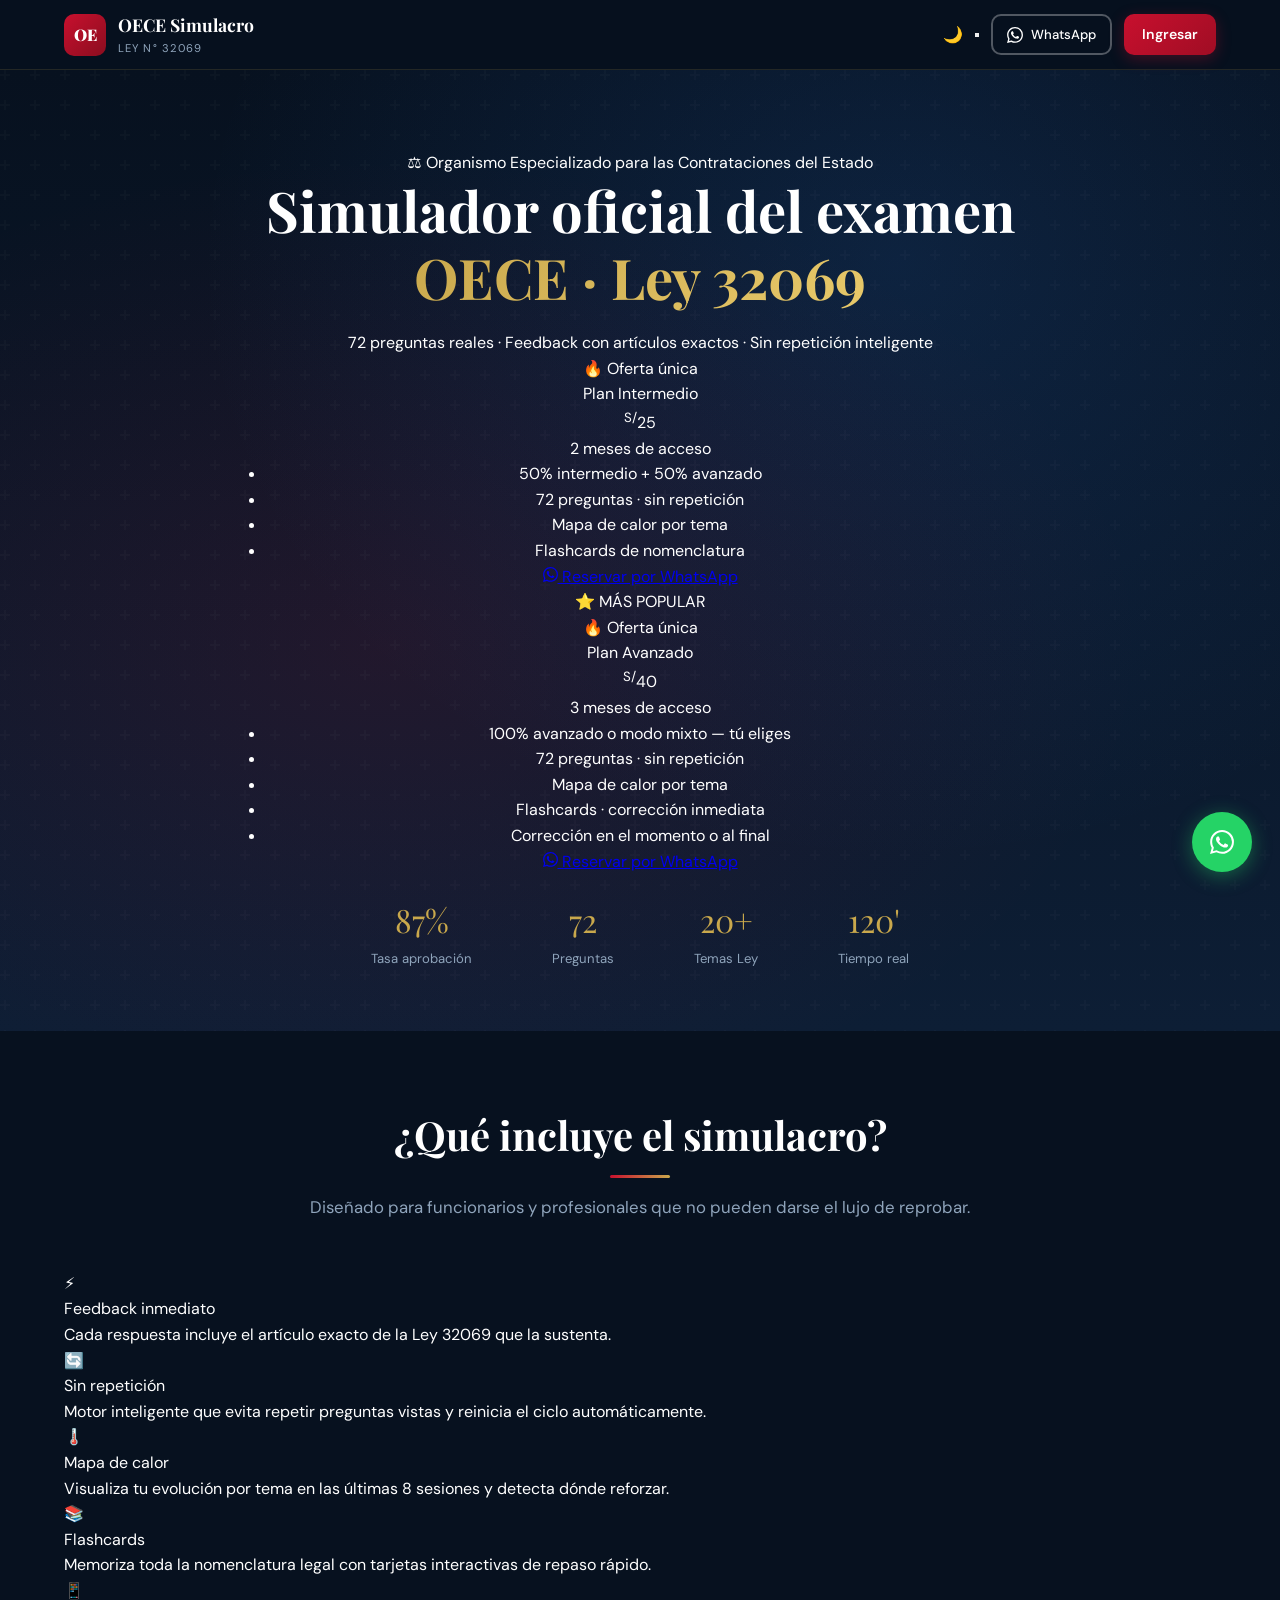
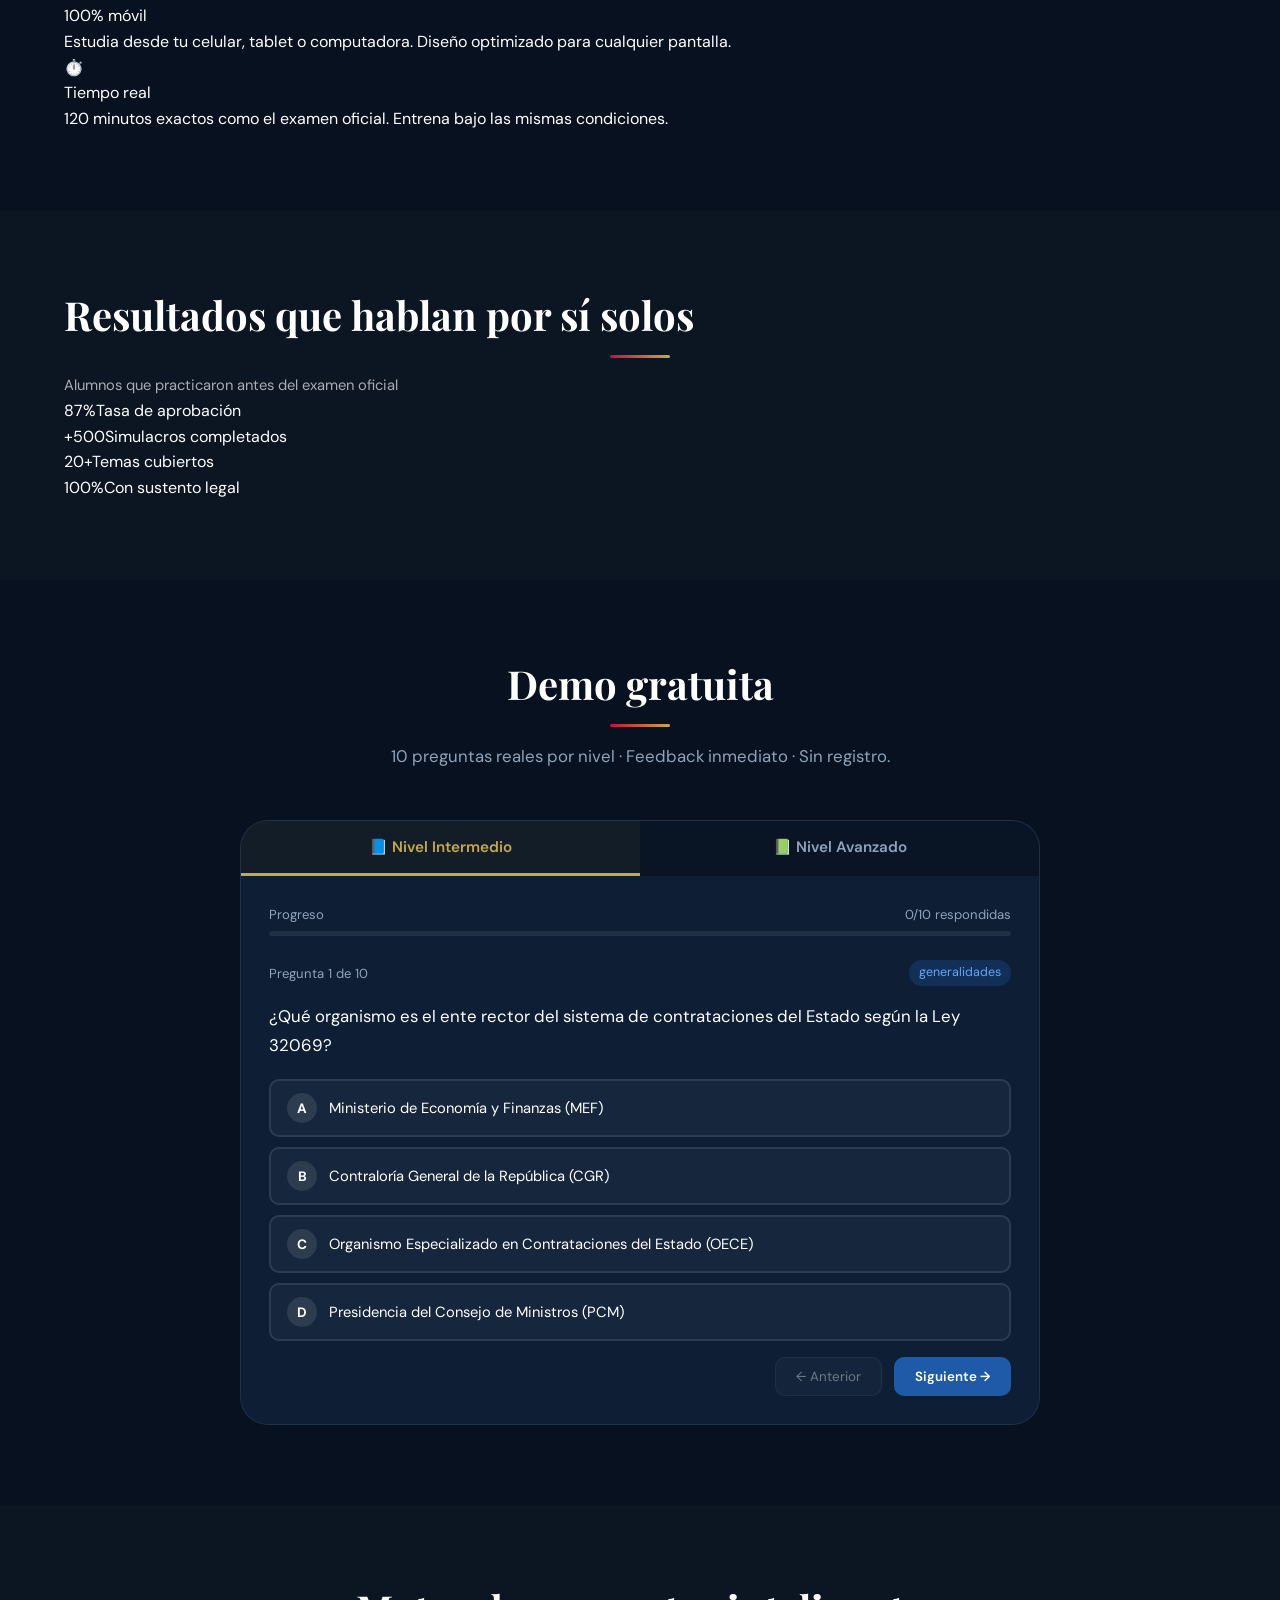
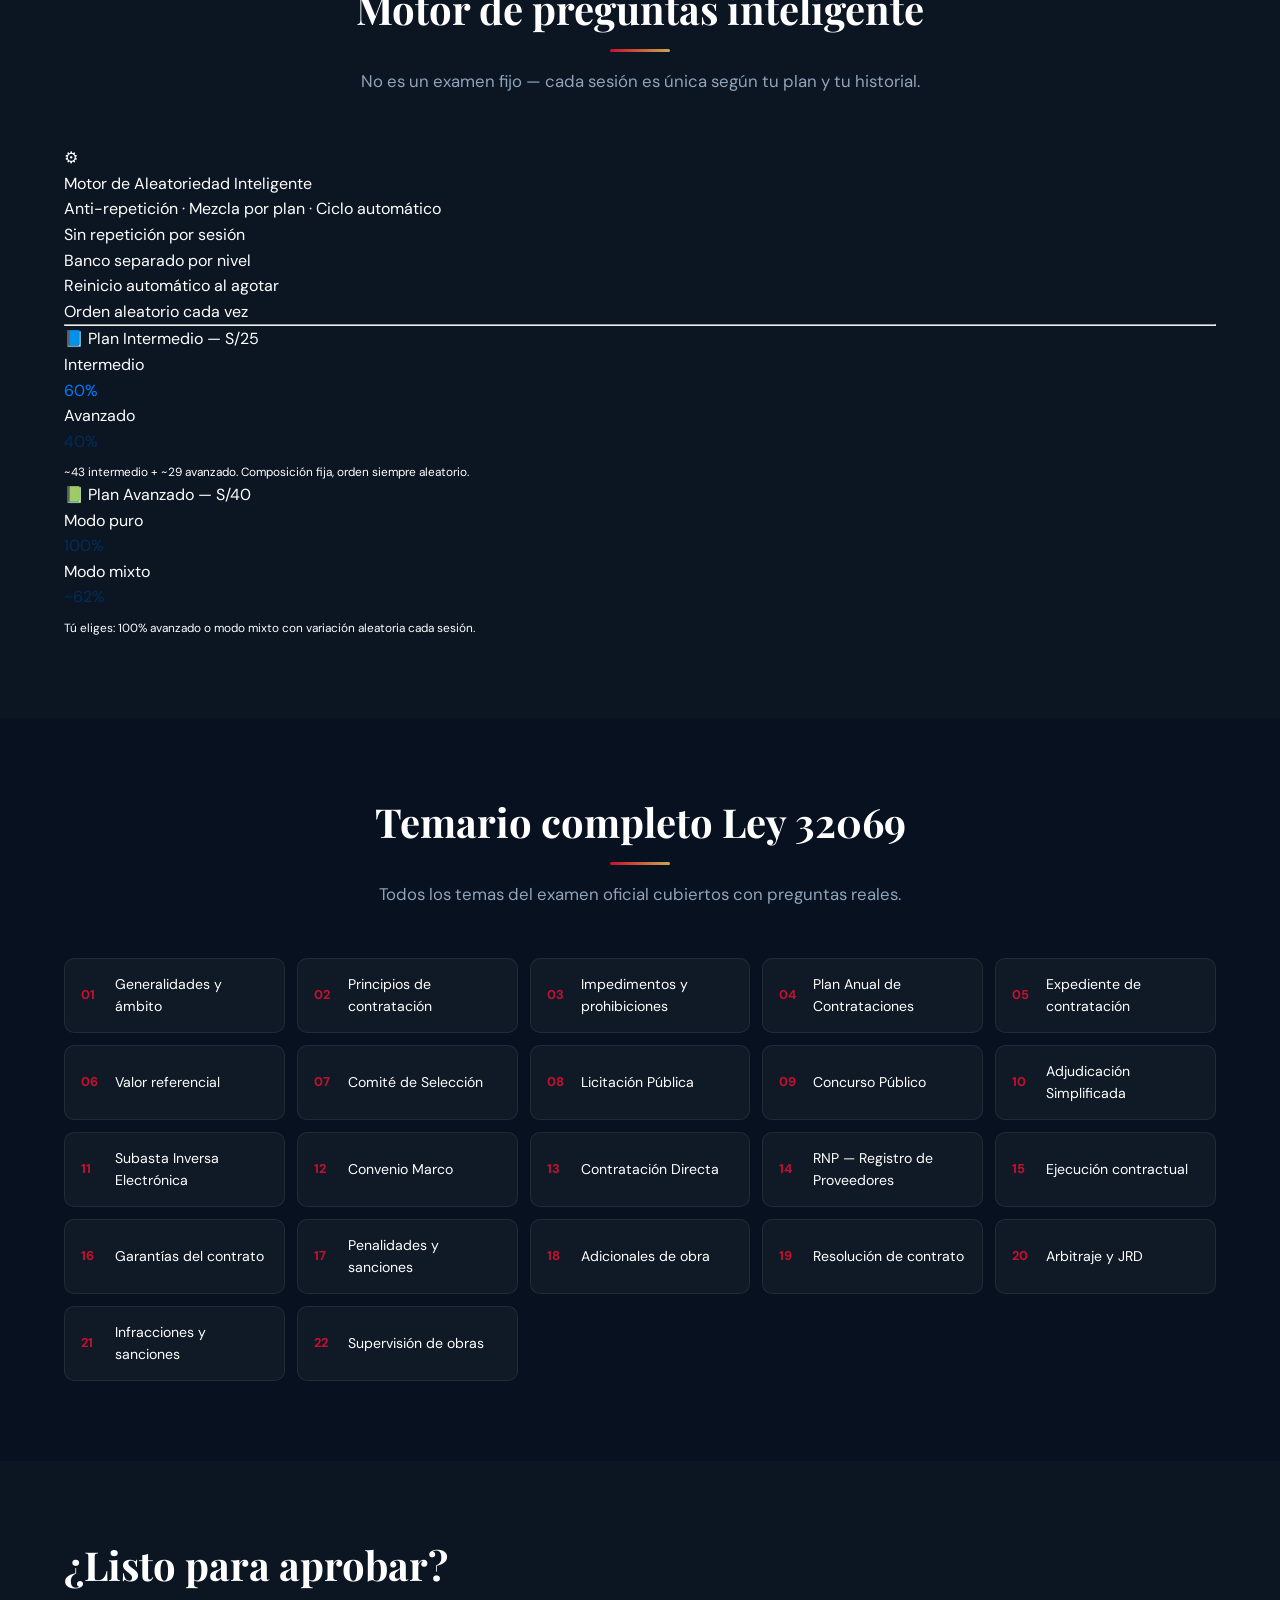
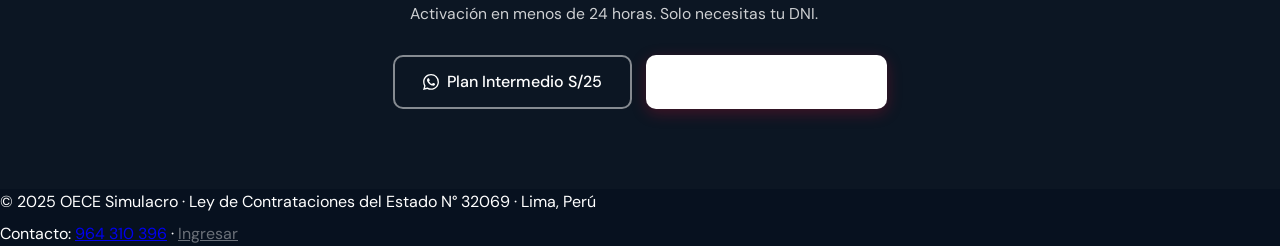
==== commit 6f75ecc0: "Update pricing and offers for plans in index.html" ====
--- a/index.html
+++ b/index.html
@@ -49,16 +49,17 @@
     <div class="hero-planes">
 
       <div class="hero-plan">
+        <div class="hero-plan-tag">🔥 Oferta única</div>
         <div class="hero-plan-name">Plan Intermedio</div>
-        <div class="hero-plan-price"><sup>S/</sup>35</div>
+        <div class="hero-plan-price"><sup>S/</sup>25</div>
         <div class="hero-plan-dur">2 meses de acceso</div>
         <ul class="hero-plan-feats">
-          <li>60% intermedio + 40% avanzado</li>
+          <li>50% intermedio + 50% avanzado</li>
           <li>72 preguntas · sin repetición</li>
           <li>Mapa de calor por tema</li>
           <li>Flashcards de nomenclatura</li>
         </ul>
-        <a href="https://wa.me/51964310396?text=Hola,%20quiero%20el%20Plan%20Intermedio%20S/35%20-%20Ley%2032069"
+        <a href="https://wa.me/51964310396?text=Hola,%20quiero%20el%20Plan%20Intermedio%20S/25%20-%20Ley%2032069"
            target="_blank" class="hero-plan-cta cta-outline">
           <svg width="15" height="15" viewBox="0 0 24 24" fill="currentColor"><path d="M17.472 14.382c-.297-.149-1.758-.867-2.03-.967-.273-.099-.471-.148-.67.15-.197.297-.767.966-.94 1.164-.173.199-.347.223-.644.075-.297-.15-1.255-.463-2.39-1.475-.883-.788-1.48-1.761-1.653-2.059-.173-.297-.018-.458.13-.606.134-.133.298-.347.446-.52.149-.174.198-.298.298-.497.099-.198.05-.371-.025-.52-.075-.149-.669-1.612-.916-2.207-.242-.579-.487-.5-.669-.51-.173-.008-.371-.01-.57-.01-.198 0-.52.074-.792.372-.272.297-1.04 1.016-1.04 2.479 0 1.462 1.065 2.875 1.213 3.074.149.198 2.096 3.2 5.077 4.487.709.306 1.262.489 1.694.625.712.227 1.36.195 1.871.118.571-.085 1.758-.719 2.006-1.413.248-.694.248-1.289.173-1.413-.074-.124-.272-.198-.57-.347m-5.421 7.403h-.004a9.87 9.87 0 01-5.031-1.378l-.361-.214-3.741.982.998-3.648-.235-.374a9.86 9.86 0 01-1.51-5.26c.001-5.45 4.436-9.884 9.888-9.884 2.64 0 5.122 1.03 6.988 2.898a9.825 9.825 0 012.893 6.994c-.003 5.45-4.437 9.884-9.885 9.884m8.413-18.297A11.815 11.815 0 0012.05 0C5.495 0 .16 5.335.157 11.892c0 2.096.547 4.142 1.588 5.945L.057 24l6.305-1.654a11.882 11.882 0 005.683 1.448h.005c6.554 0 11.89-5.335 11.893-11.893a11.821 11.821 0 00-3.48-8.413z"/></svg>
           Reservar por WhatsApp
@@ -67,8 +68,9 @@
 
       <div class="hero-plan featured">
         <div class="hero-plan-badge">⭐ MÁS POPULAR</div>
+        <div class="hero-plan-tag">🔥 Oferta única</div>
         <div class="hero-plan-name">Plan Avanzado</div>
-        <div class="hero-plan-price"><sup>S/</sup>50</div>
+        <div class="hero-plan-price"><sup>S/</sup>40</div>
         <div class="hero-plan-dur">3 meses de acceso</div>
         <ul class="hero-plan-feats">
           <li>100% avanzado o modo mixto — tú eliges</li>
@@ -77,7 +79,7 @@
           <li>Flashcards · corrección inmediata</li>
           <li>Corrección en el momento o al final</li>
         </ul>
-        <a href="https://wa.me/51964310396?text=Hola,%20quiero%20el%20Plan%20Avanzado%20S/50%20-%20Ley%2032069"
+        <a href="https://wa.me/51964310396?text=Hola,%20quiero%20el%20Plan%20Avanzado%20S/40%20-%20Ley%2032069"
            target="_blank" class="hero-plan-cta cta-solid">
           <svg width="15" height="15" viewBox="0 0 24 24" fill="currentColor"><path d="M17.472 14.382c-.297-.149-1.758-.867-2.03-.967-.273-.099-.471-.148-.67.15-.197.297-.767.966-.94 1.164-.173.199-.347.223-.644.075-.297-.15-1.255-.463-2.39-1.475-.883-.788-1.48-1.761-1.653-2.059-.173-.297-.018-.458.13-.606.134-.133.298-.347.446-.52.149-.174.198-.298.298-.497.099-.198.05-.371-.025-.52-.075-.149-.669-1.612-.916-2.207-.242-.579-.487-.5-.669-.51-.173-.008-.371-.01-.57-.01-.198 0-.52.074-.792.372-.272.297-1.04 1.016-1.04 2.479 0 1.462 1.065 2.875 1.213 3.074.149.198 2.096 3.2 5.077 4.487.709.306 1.262.489 1.694.625.712.227 1.36.195 1.871.118.571-.085 1.758-.719 2.006-1.413.248-.694.248-1.289.173-1.413-.074-.124-.272-.198-.57-.347m-5.421 7.403h-.004a9.87 9.87 0 01-5.031-1.378l-.361-.214-3.741.982.998-3.648-.235-.374a9.86 9.86 0 01-1.51-5.26c.001-5.45 4.436-9.884 9.888-9.884 2.64 0 5.122 1.03 6.988 2.898a9.825 9.825 0 012.893 6.994c-.003 5.45-4.437 9.884-9.885 9.884m8.413-18.297A11.815 11.815 0 0012.05 0C5.495 0 .16 5.335.157 11.892c0 2.096.547 4.142 1.588 5.945L.057 24l6.305-1.654a11.882 11.882 0 005.683 1.448h.005c6.554 0 11.89-5.335 11.893-11.893a11.821 11.821 0 00-3.48-8.413z"/></svg>
           Reservar por WhatsApp
@@ -213,7 +215,7 @@
     <hr class="motor-divider">
     <div class="motor-planes">
       <div class="motor-plan motor-plan-int">
-        <div class="motor-plan-nombre">📘 Plan Intermedio — S/35</div>
+        <div class="motor-plan-nombre">📘 Plan Intermedio — S/25</div>
         <div class="motor-bar-row">
           <span class="motor-bar-label">Intermedio</span>
           <div class="motor-bar-track"><div class="motor-bar-fill" style="width:60%; background:#007BFF;"></div></div>
@@ -227,7 +229,7 @@
         <p style="font-size:0.74rem; color:var(--text-soft); margin-top:10px; line-height:1.5;">~43 intermedio + ~29 avanzado. Composición fija, orden siempre aleatorio.</p>
       </div>
       <div class="motor-plan motor-plan-adv">
-        <div class="motor-plan-nombre">📗 Plan Avanzado — S/50</div>
+        <div class="motor-plan-nombre">📗 Plan Avanzado — S/40</div>
         <div class="motor-bar-row">
           <span class="motor-bar-label">Modo puro</span>
           <div class="motor-bar-track"><div class="motor-bar-fill" style="width:100%; background:#002D58;"></div></div>
@@ -283,13 +285,13 @@
       Activación en menos de 24 horas. Solo necesitas tu DNI.
     </p>
     <div style="display:flex; gap:14px; justify-content:center; flex-wrap:wrap;">
-      <a href="https://wa.me/51964310396?text=Hola,%20quiero%20el%20Plan%20Intermedio%20S/35%20-%20Ley%2032069" target="_blank" class="btn-secondary" style="border-color:rgba(255,255,255,0.5); color:#fff;">
+      <a href="https://wa.me/51964310396?text=Hola,%20quiero%20el%20Plan%20Intermedio%20S/25%20-%20Ley%2032069" target="_blank" class="btn-secondary" style="border-color:rgba(255,255,255,0.5); color:#fff;">
         <svg width="16" height="16" viewBox="0 0 24 24" fill="currentColor"><path d="M17.472 14.382c-.297-.149-1.758-.867-2.03-.967-.273-.099-.471-.148-.67.15-.197.297-.767.966-.94 1.164-.173.199-.347.223-.644.075-.297-.15-1.255-.463-2.39-1.475-.883-.788-1.48-1.761-1.653-2.059-.173-.297-.018-.458.13-.606.134-.133.298-.347.446-.52.149-.174.198-.298.298-.497.099-.198.05-.371-.025-.52-.075-.149-.669-1.612-.916-2.207-.242-.579-.487-.5-.669-.51-.173-.008-.371-.01-.57-.01-.198 0-.52.074-.792.372-.272.297-1.04 1.016-1.04 2.479 0 1.462 1.065 2.875 1.213 3.074.149.198 2.096 3.2 5.077 4.487.709.306 1.262.489 1.694.625.712.227 1.36.195 1.871.118.571-.085 1.758-.719 2.006-1.413.248-.694.248-1.289.173-1.413-.074-.124-.272-.198-.57-.347m-5.421 7.403h-.004a9.87 9.87 0 01-5.031-1.378l-.361-.214-3.741.982.998-3.648-.235-.374a9.86 9.86 0 01-1.51-5.26c.001-5.45 4.436-9.884 9.888-9.884 2.64 0 5.122 1.03 6.988 2.898a9.825 9.825 0 012.893 6.994c-.003 5.45-4.437 9.884-9.885 9.884m8.413-18.297A11.815 11.815 0 0012.05 0C5.495 0 .16 5.335.157 11.892c0 2.096.547 4.142 1.588 5.945L.057 24l6.305-1.654a11.882 11.882 0 005.683 1.448h.005c6.554 0 11.89-5.335 11.893-11.893a11.821 11.821 0 00-3.48-8.413z"/></svg>
-        Plan Intermedio S/35
+        Plan Intermedio S/25
       </a>
-      <a href="https://wa.me/51964310396?text=Hola,%20quiero%20el%20Plan%20Avanzado%20S/50%20-%20Ley%2032069" target="_blank" class="btn-primary" style="background:#fff; color:var(--rojo);">
+      <a href="https://wa.me/51964310396?text=Hola,%20quiero%20el%20Plan%20Avanzado%20S/40%20-%20Ley%2032069" target="_blank" class="btn-primary" style="background:#fff; color:var(--rojo);">
         <svg width="16" height="16" viewBox="0 0 24 24" fill="currentColor"><path d="M17.472 14.382c-.297-.149-1.758-.867-2.03-.967-.273-.099-.471-.148-.67.15-.197.297-.767.966-.94 1.164-.173.199-.347.223-.644.075-.297-.15-1.255-.463-2.39-1.475-.883-.788-1.48-1.761-1.653-2.059-.173-.297-.018-.458.13-.606.134-.133.298-.347.446-.52.149-.174.198-.298.298-.497.099-.198.05-.371-.025-.52-.075-.149-.669-1.612-.916-2.207-.242-.579-.487-.5-.669-.51-.173-.008-.371-.01-.57-.01-.198 0-.52.074-.792.372-.272.297-1.04 1.016-1.04 2.479 0 1.462 1.065 2.875 1.213 3.074.149.198 2.096 3.2 5.077 4.487.709.306 1.262.489 1.694.625.712.227 1.36.195 1.871.118.571-.085 1.758-.719 2.006-1.413.248-.694.248-1.289.173-1.413-.074-.124-.272-.198-.57-.347m-5.421 7.403h-.004a9.87 9.87 0 01-5.031-1.378l-.361-.214-3.741.982.998-3.648-.235-.374a9.86 9.86 0 01-1.51-5.26c.001-5.45 4.436-9.884 9.888-9.884 2.64 0 5.122 1.03 6.988 2.898a9.825 9.825 0 012.893 6.994c-.003 5.45-4.437 9.884-9.885 9.884m8.413-18.297A11.815 11.815 0 0012.05 0C5.495 0 .16 5.335.157 11.892c0 2.096.547 4.142 1.588 5.945L.057 24l6.305-1.654a11.882 11.882 0 005.683 1.448h.005c6.554 0 11.89-5.335 11.893-11.893a11.821 11.821 0 00-3.48-8.413z"/></svg>
-        Plan Avanzado S/50
+        Plan Avanzado S/40
       </a>
     </div>
   </div>
